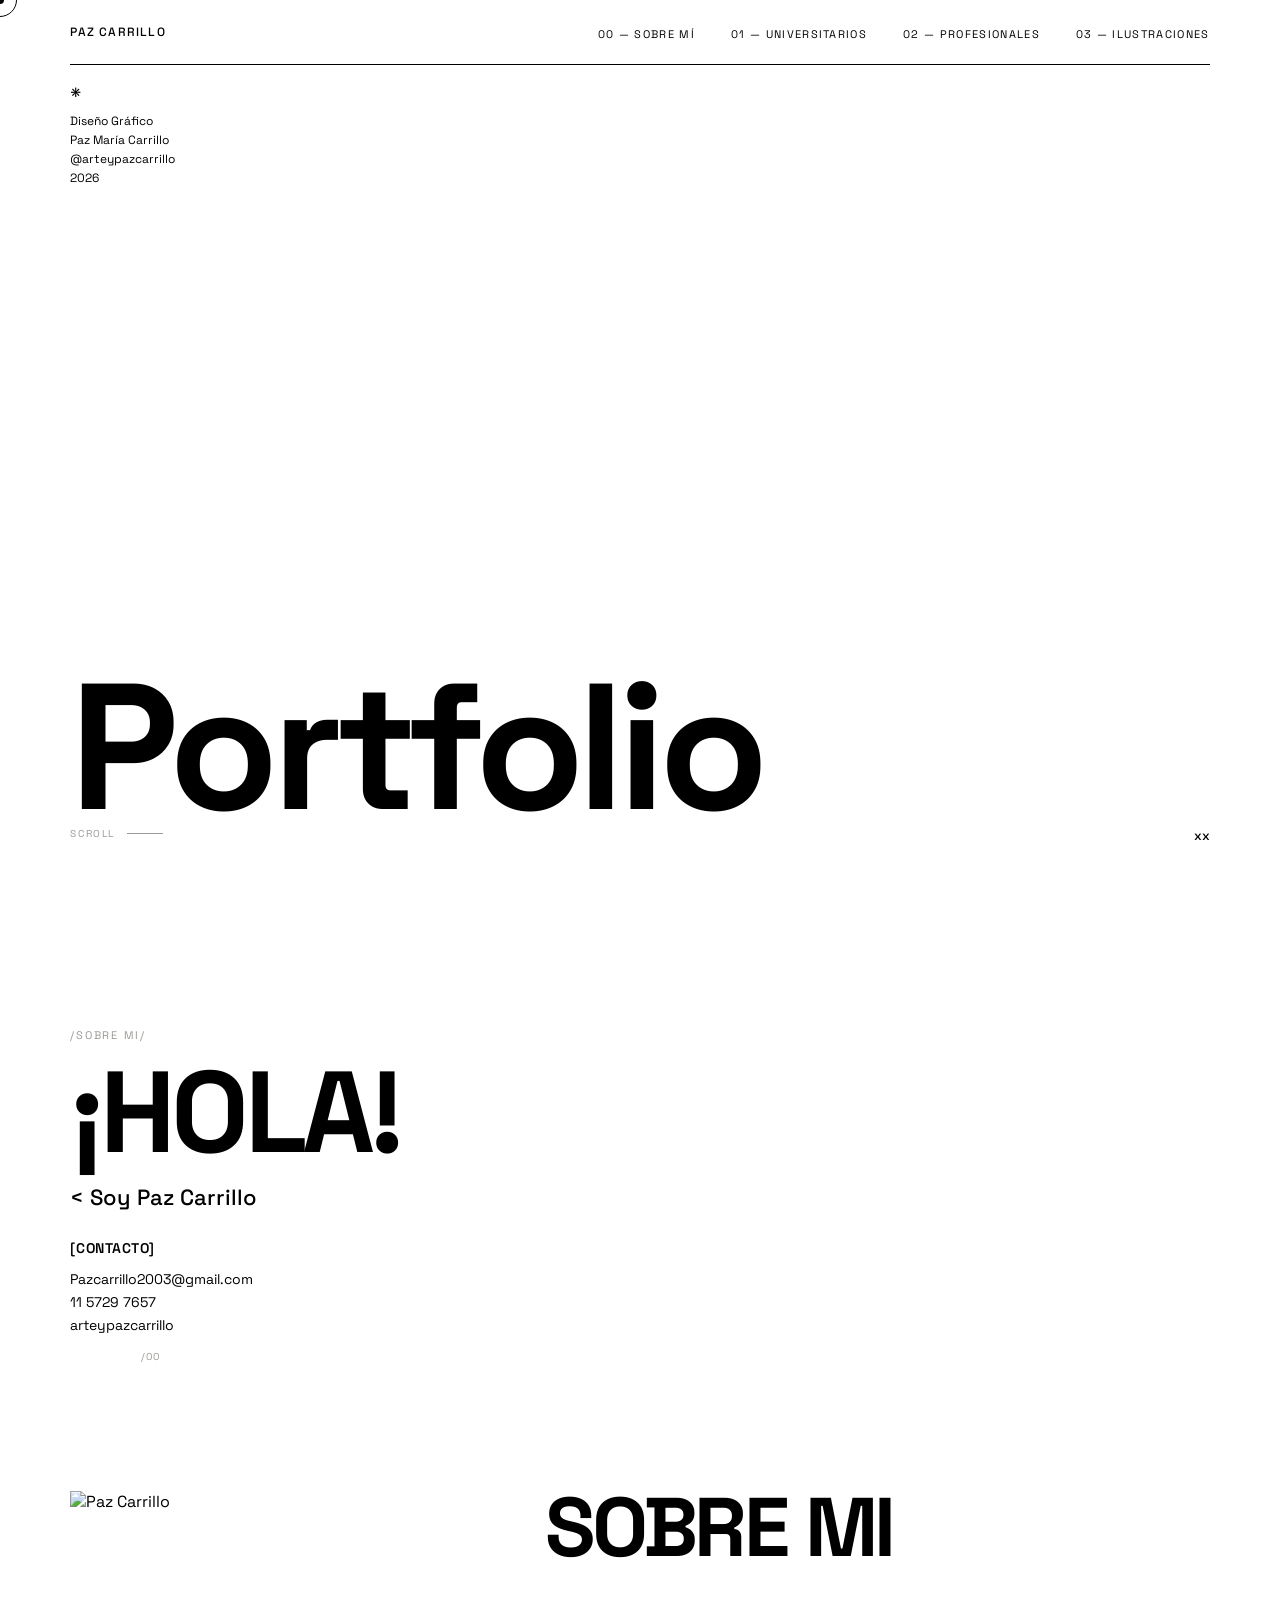
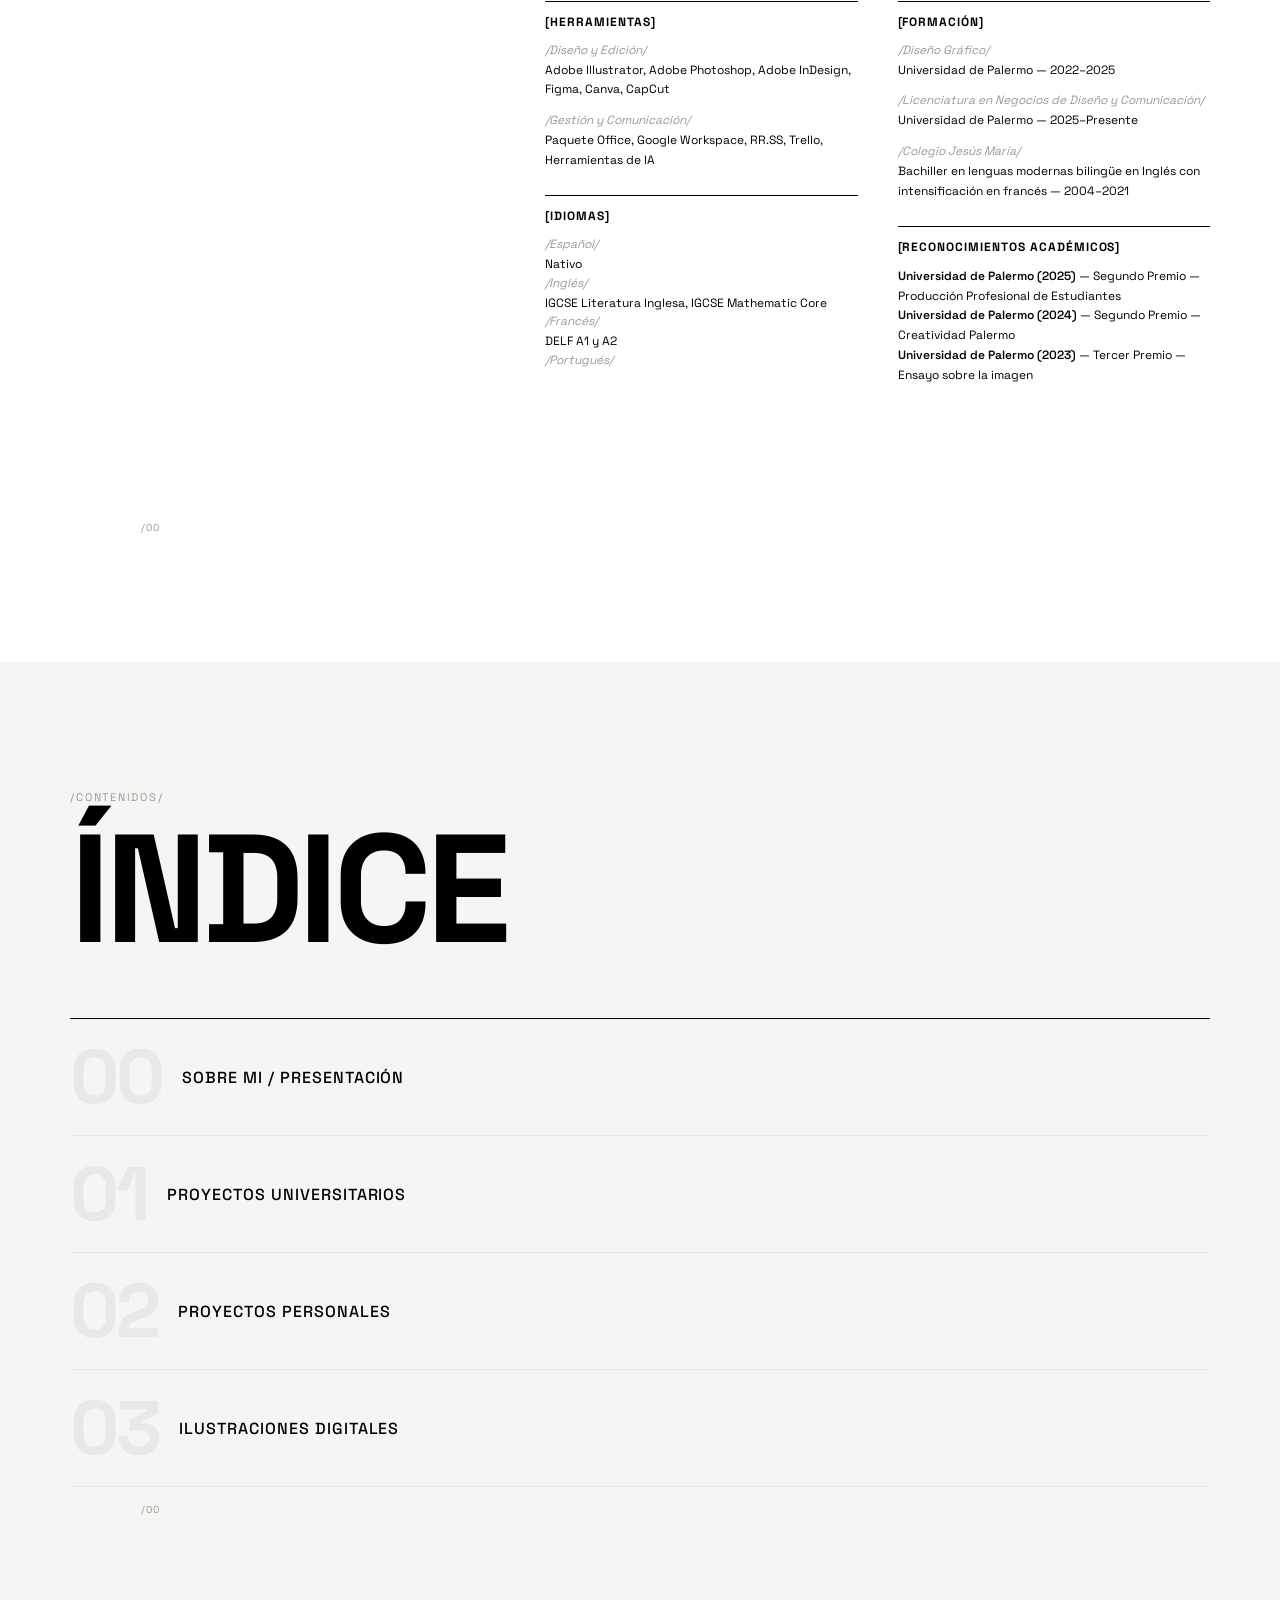
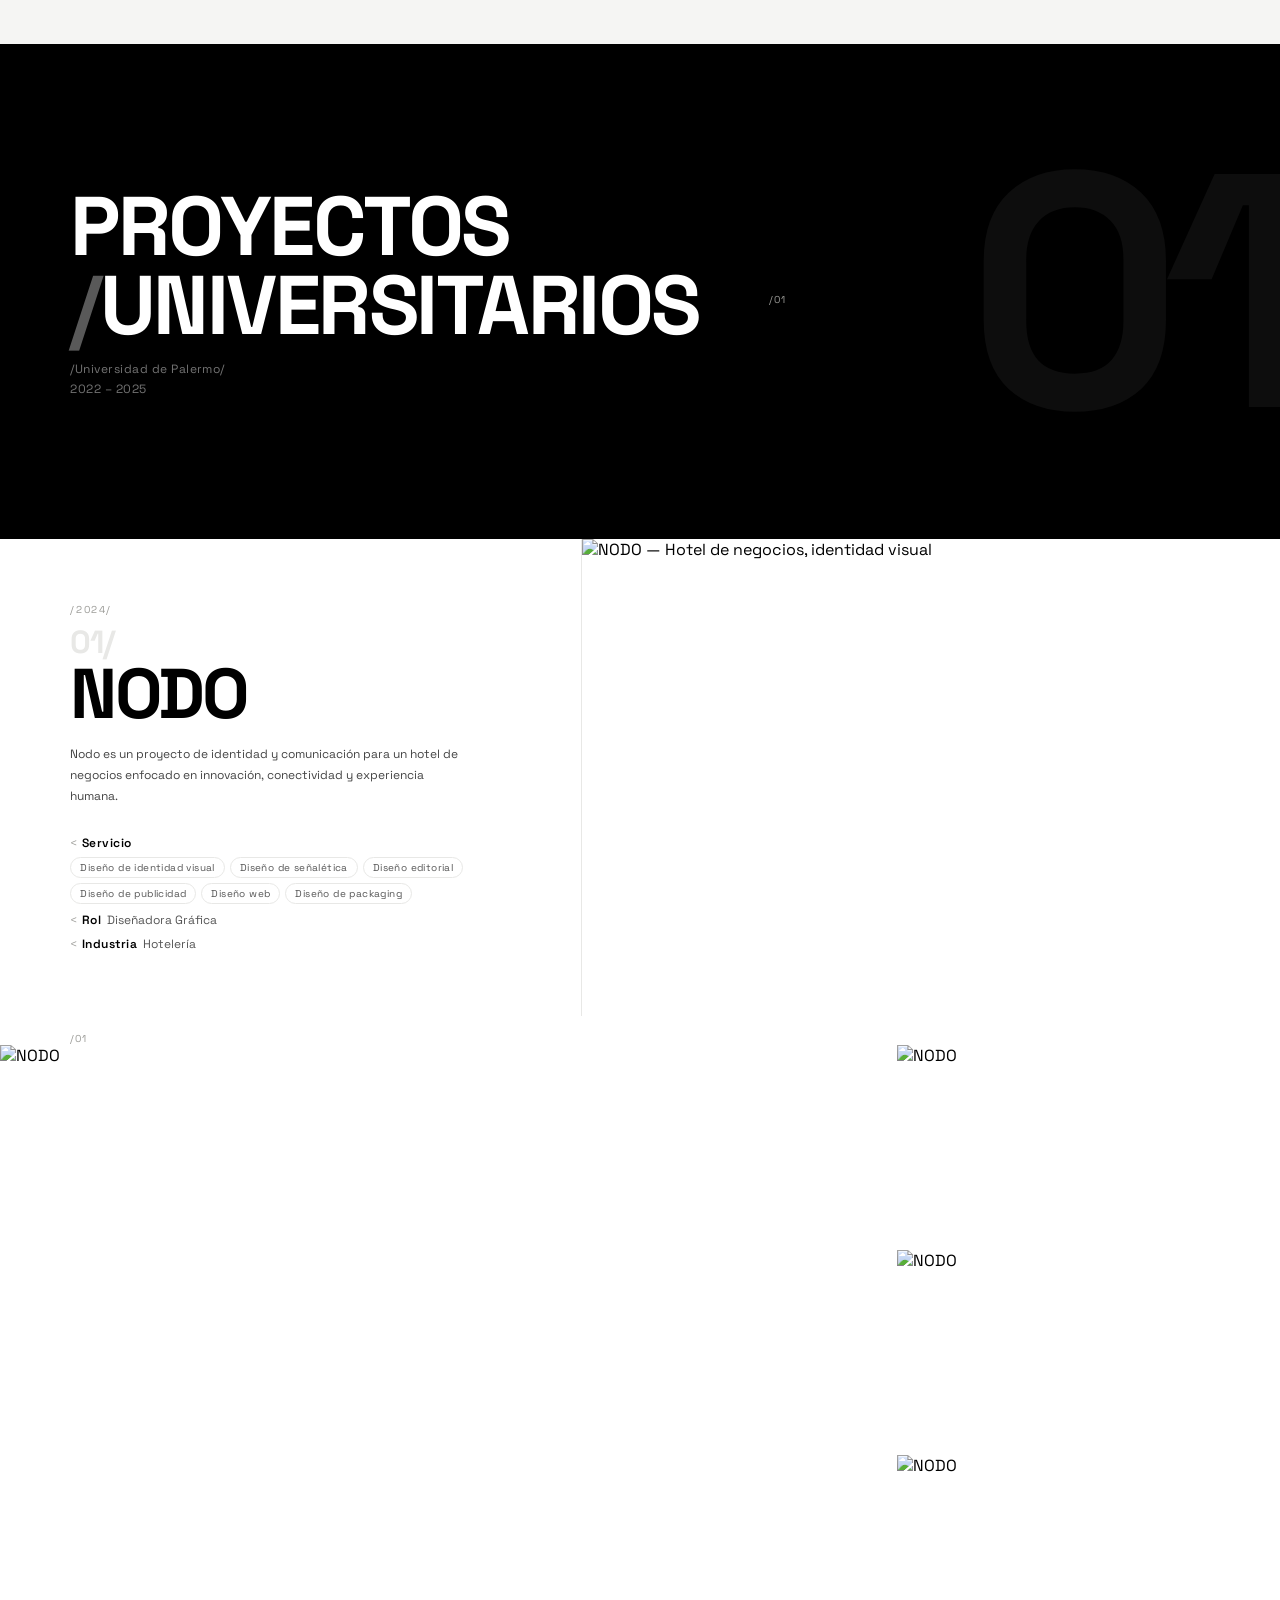
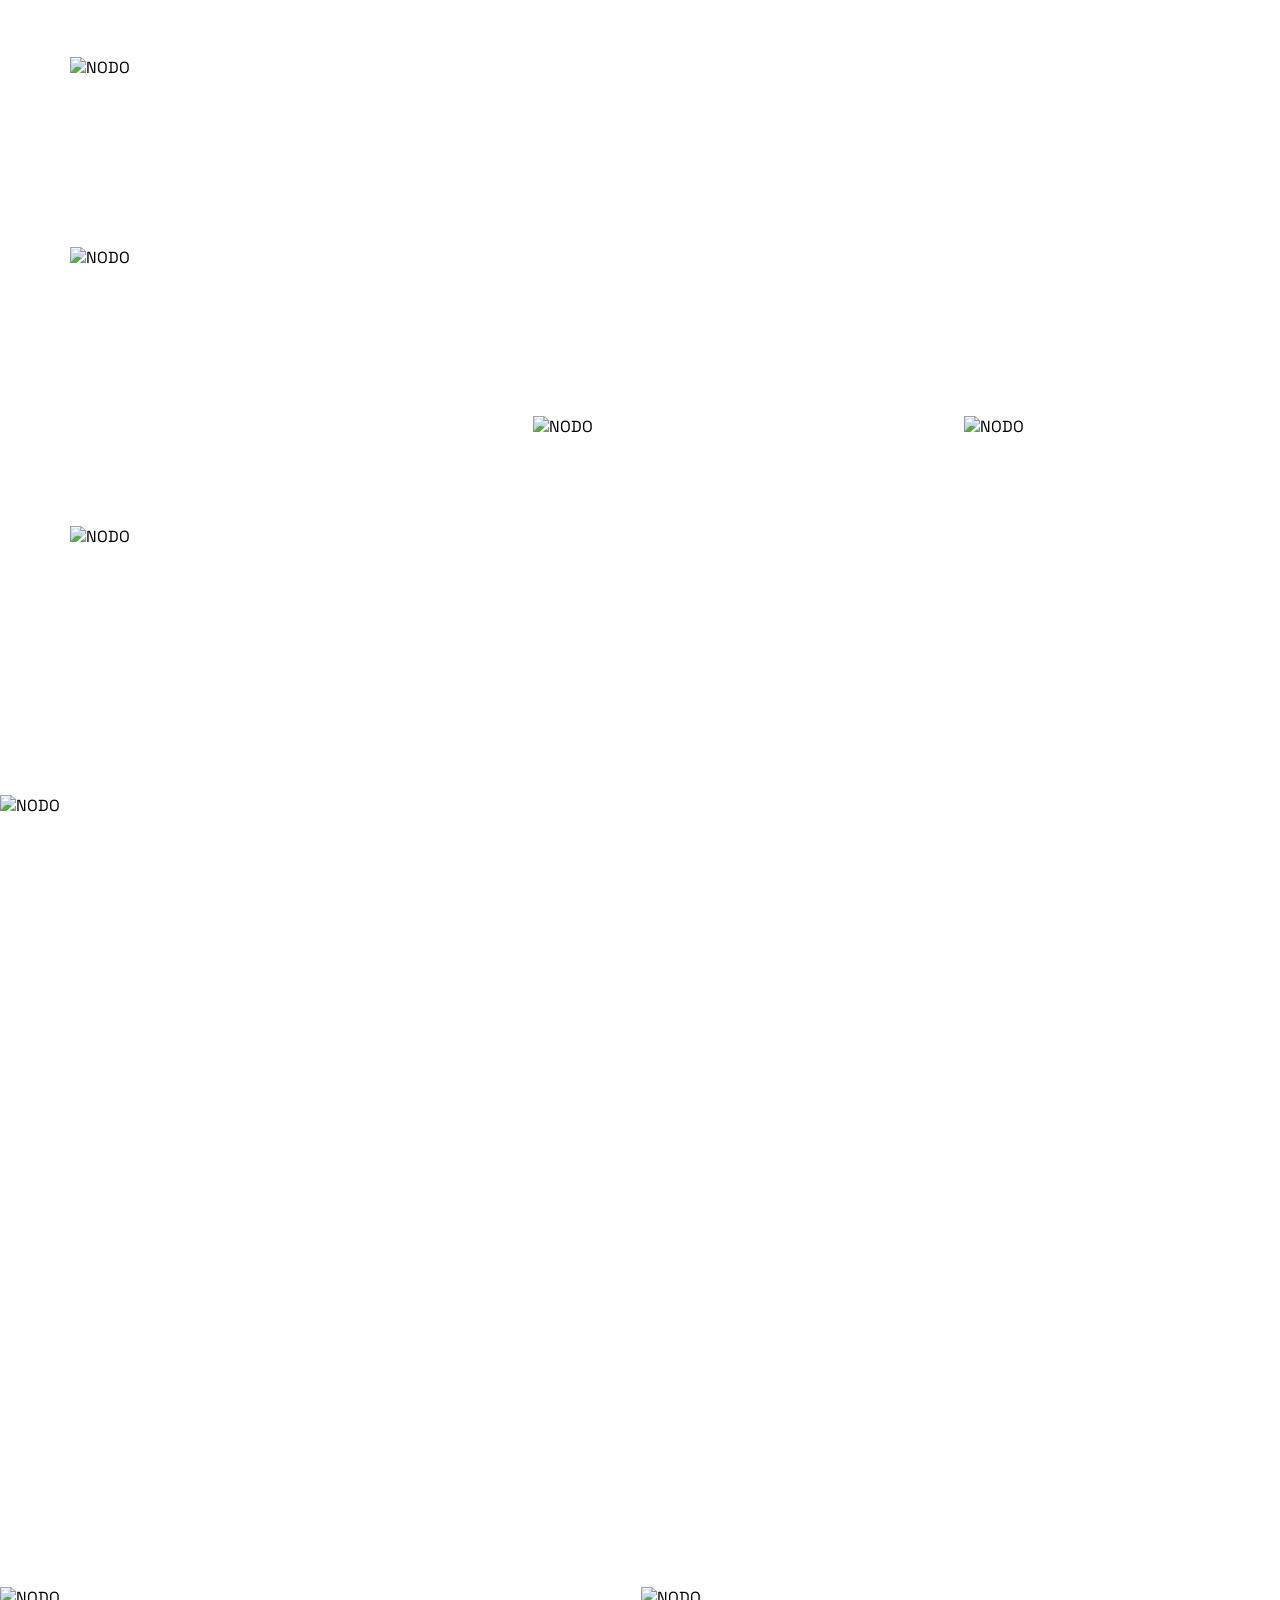
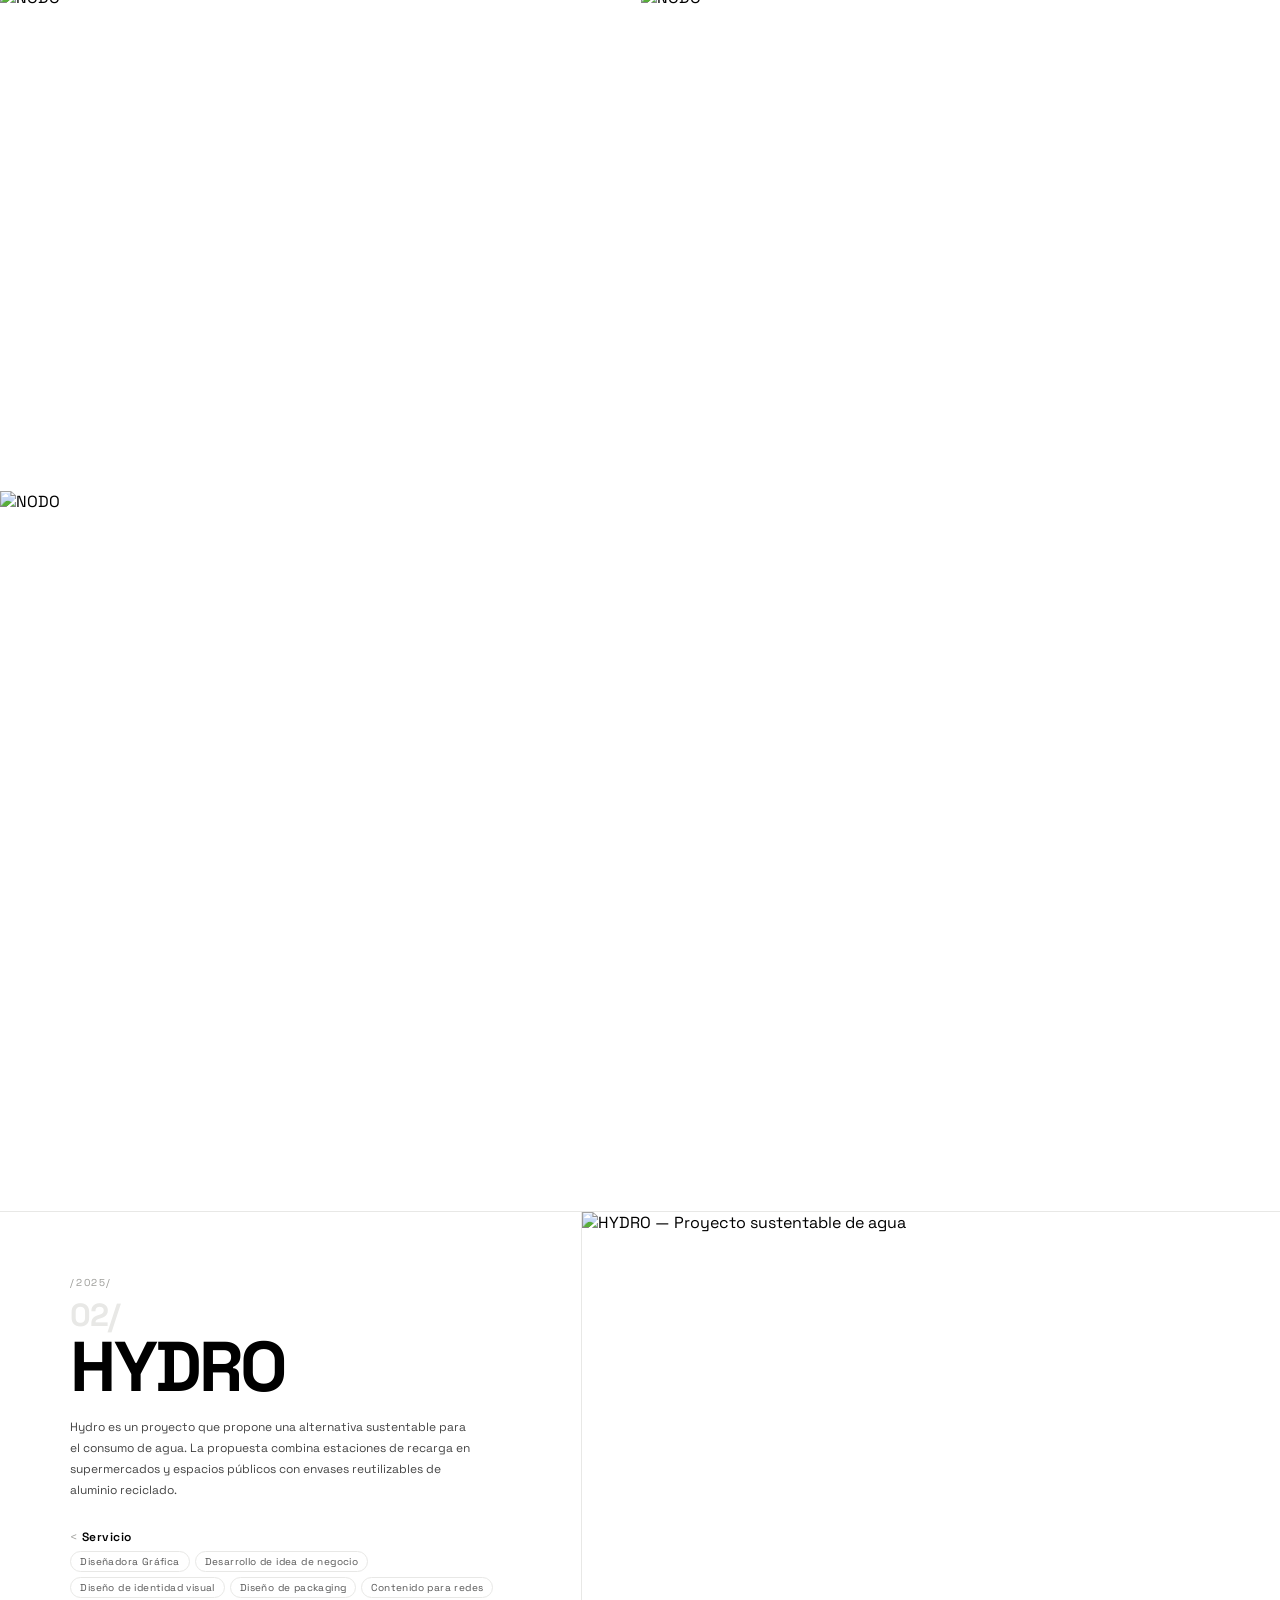
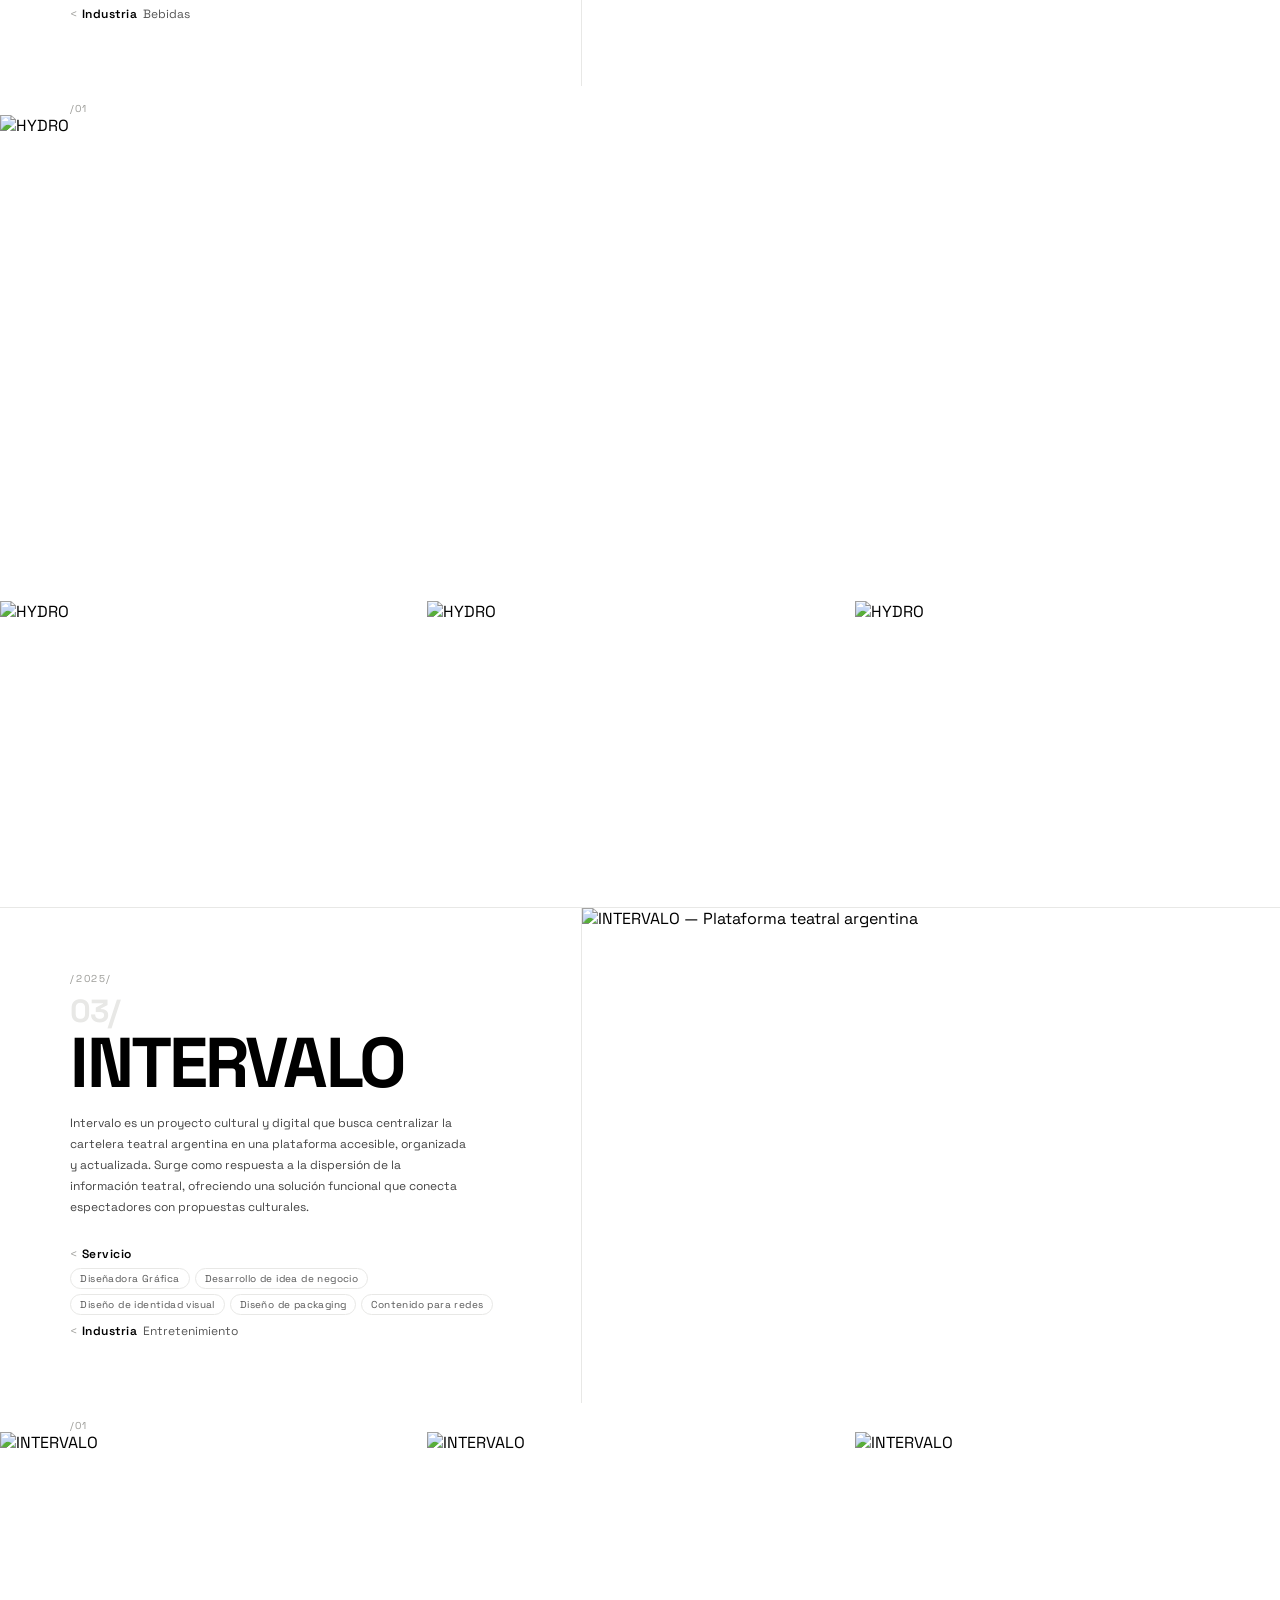
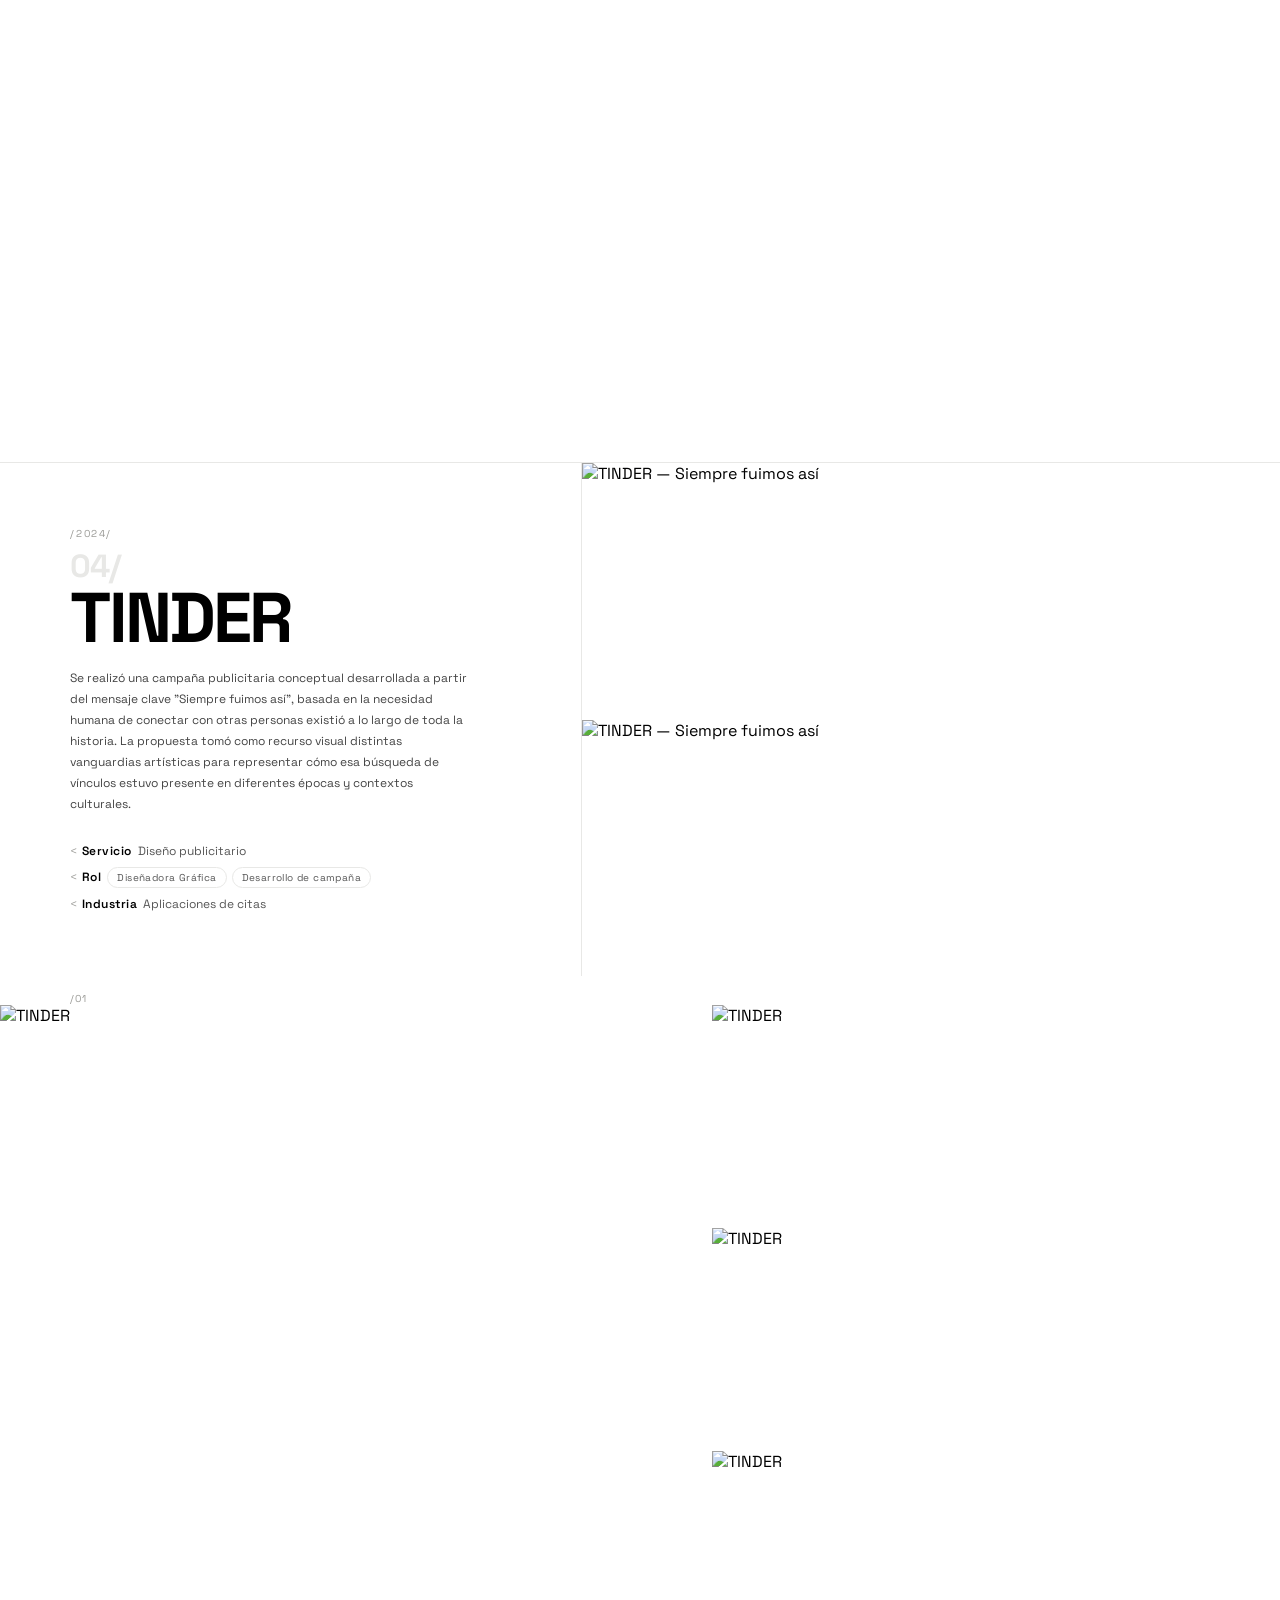
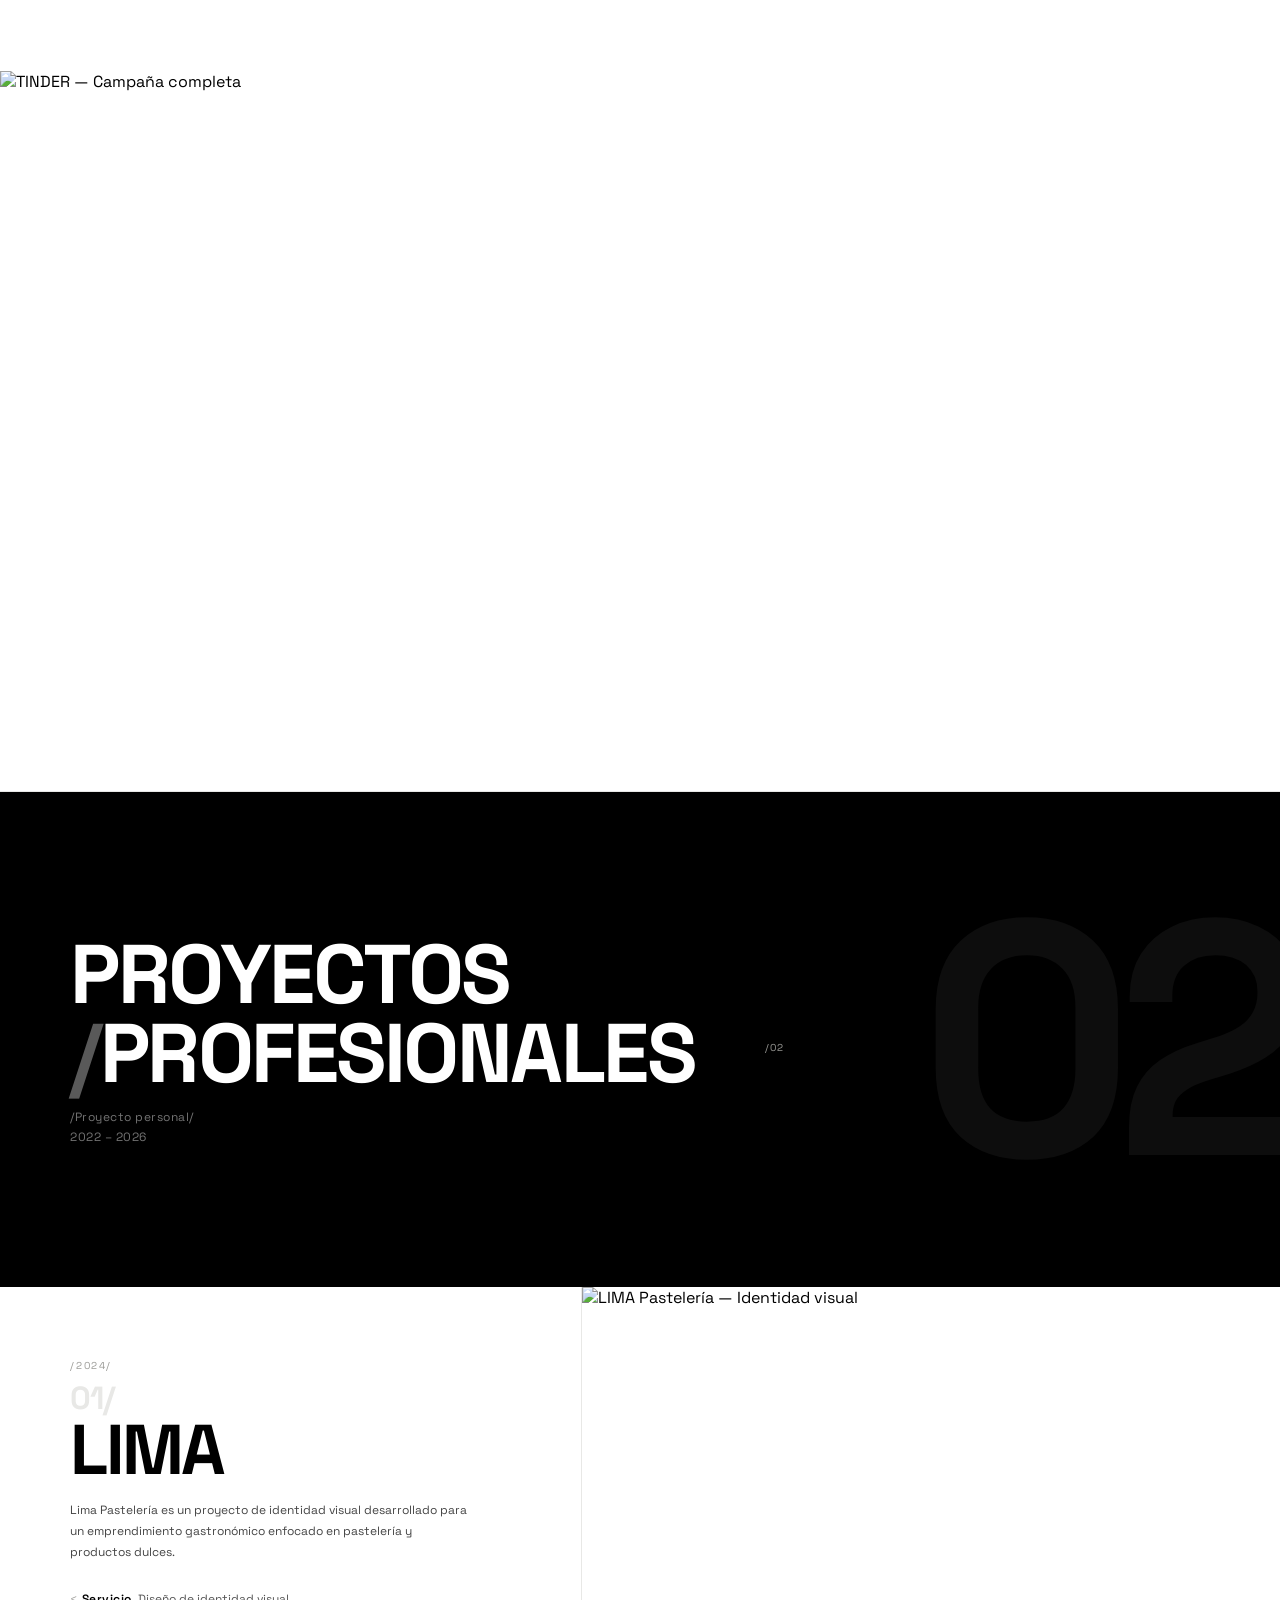
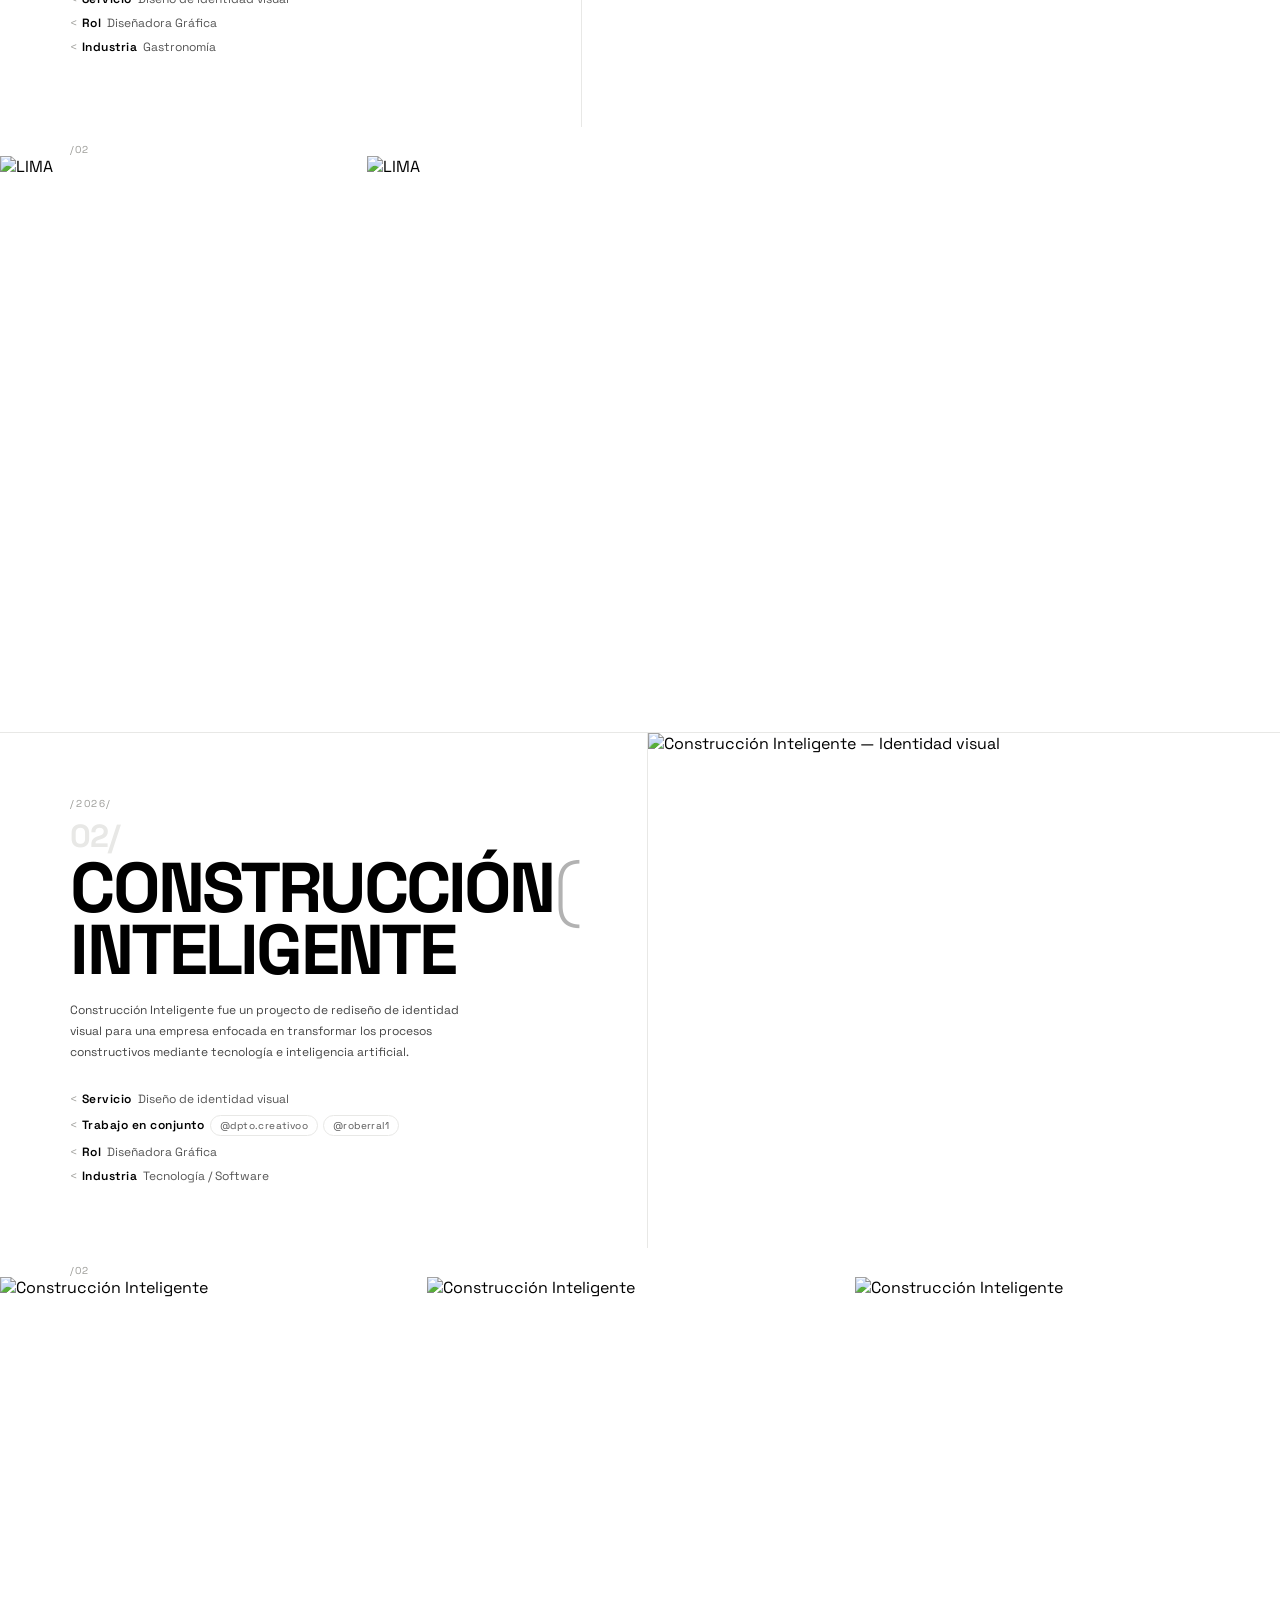
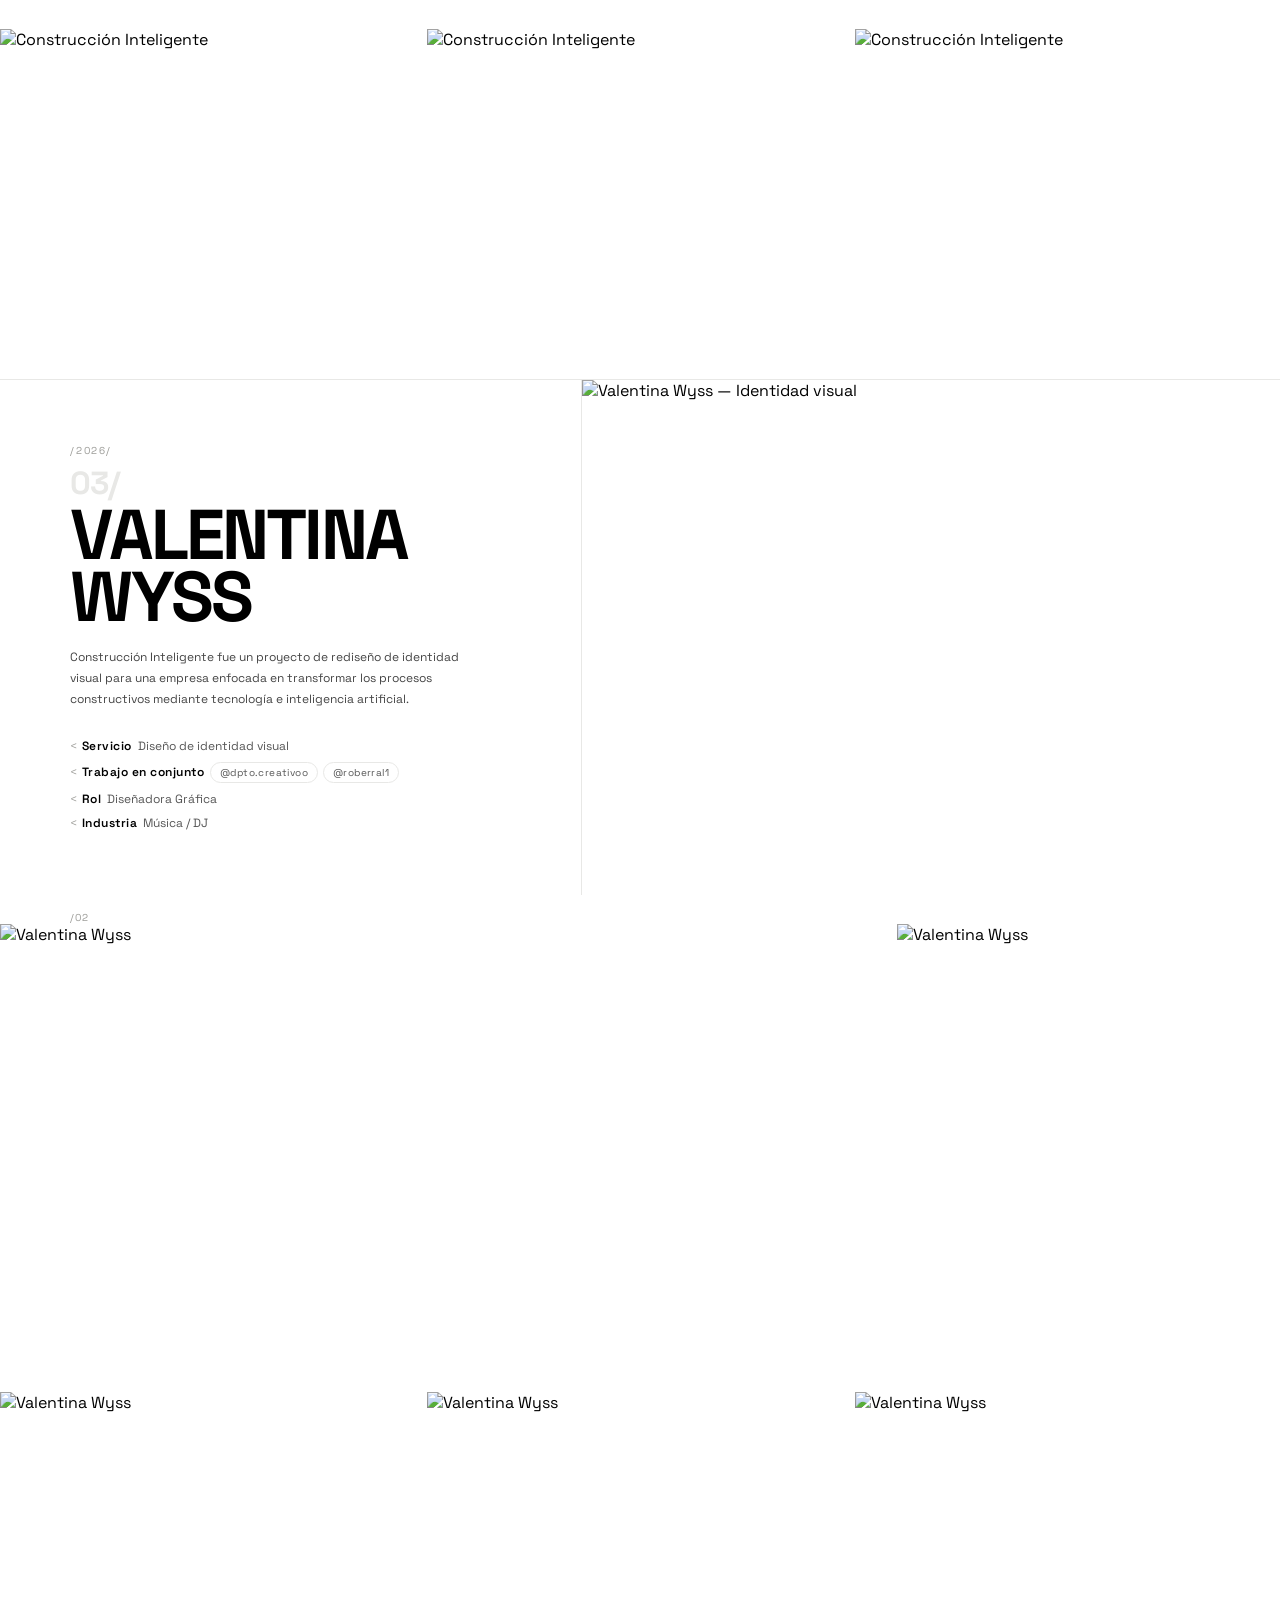
==== index.html @ a1606701 "Cambio 1" ====
<!DOCTYPE html>
<html lang="es">
<head>
  <meta charset="UTF-8" />
  <meta name="viewport" content="width=device-width, initial-scale=1.0" />
  <title>Paz Carrillo — Portfolio</title>
  <meta name="description" content="Portfolio de Paz María Carrillo — Diseñadora Gráfica e Ilustradora" />

  <!-- Preconnect -->
  <link rel="preconnect" href="https://fonts.googleapis.com" />
  <link rel="preconnect" href="https://fonts.gstatic.com" crossorigin />
  <link href="https://fonts.googleapis.com/css2?family=Space+Grotesk:wght@300;400;500;600;700&display=swap" rel="stylesheet" />

  <!-- GSAP -->
  <script src="https://cdnjs.cloudflare.com/ajax/libs/gsap/3.12.5/gsap.min.js" defer></script>
  <script src="https://cdnjs.cloudflare.com/ajax/libs/gsap/3.12.5/ScrollTrigger.min.js" defer></script>

  <!-- Lenis -->
  <script src="https://cdn.jsdelivr.net/npm/@studio-freight/lenis@1.0.42/dist/lenis.min.js" defer></script>

  <!-- SplitType -->
  <script src="https://unpkg.com/split-type@0.3.4/umd/index.min.js" defer></script>

  <link rel="stylesheet" href="style.css" />
</head>
<body>

  <!-- LOADER -->
  <div id="loader" aria-hidden="true">
    <div class="loader-word-wrap"><span class="loader-word">Portfolio</span></div>
    <div class="loader-bar"></div>
  </div>

  <!-- CURSOR -->
  <div id="cursor" aria-hidden="true"></div>
  <div id="cursor-follower" aria-hidden="true"></div>

  <!-- PROGRESS -->
  <div id="progress-bar" aria-hidden="true"></div>

  <!-- NAV -->
  <nav id="nav" aria-label="Navegación principal">
    <div class="nav-inner">
      <a href="#hero" class="nav-logo">Paz Carrillo</a>
      <ul class="nav-links" role="list">
        <li><a href="#sobre-mi">00 — Sobre mí</a></li>
        <li><a href="#sec-universitarios">01 — Universitarios</a></li>
        <li><a href="#sec-profesionales">02 — Profesionales</a></li>
        <li><a href="#sec-ilustraciones">03 — Ilustraciones</a></li>
      </ul>
      <button class="hamburger" aria-label="Abrir menú" aria-expanded="false">
        <span></span><span></span>
      </button>
    </div>
  </nav>

  <!-- MOBILE MENU -->
  <div id="mobile-menu" aria-hidden="true">
    <ul role="list">
      <li><a href="#sobre-mi">00 — Sobre mí</a></li>
      <li><a href="#sec-universitarios">01 — Universitarios</a></li>
      <li><a href="#sec-profesionales">02 — Profesionales</a></li>
      <li><a href="#sec-ilustraciones">03 — Ilustraciones</a></li>
    </ul>
  </div>

  <main id="main">

    <!-- ================================================
         HERO / COVER  (pág. 1)
    ================================================ -->
    <section id="hero" class="s-hero">
      <div class="hero-rule js-rule"></div>

      <div class="hero-meta js-fade">
        <span class="hero-star">*</span>
        <span>Diseño Gráfico</span>
        <span>Paz María Carrillo</span>
        <span>@arteypazcarrillo</span>
        <span>2026</span>
      </div>

      <h1 class="hero-title js-hero-title">Portfolio</h1>

      <span class="hero-xx js-fade">xx</span>

      <div class="hero-scroll js-fade">
        <span>scroll</span>
        <div class="hero-scroll-line"></div>
      </div>
    </section>

    <!-- ================================================
         SOBRE MÍ  (págs. 2–3)
    ================================================ -->
    <section id="sobre-mi" class="s-sobre">

      <!-- Pág. 2 — saludo + contacto -->
      <div class="sobre-greeting">
        <div class="section-label">/SOBRE MI/</div>
        <div class="sobre-left">
          <h2 class="sobre-hola js-split-chars">¡HOLA!</h2>
          <p class="sobre-name">&lt;&nbsp;Soy Paz Carrillo</p>
          <div class="sobre-contact-block">
            <p class="sobre-contact-label">[CONTACTO]</p>
            <a href="mailto:Pazcarrillo2003@gmail.com" class="link-underline">Pazcarrillo2003@gmail.com</a>
            <a href="tel:+541157297657" class="link-underline">11&nbsp;5729&nbsp;7657</a>
            <a href="https://www.instagram.com/arteypazcarrillo" target="_blank" rel="noopener" class="link-underline">arteypazcarrillo</a>
          </div>
        </div>
        <div class="section-counter">/00</div>
      </div>

      <!-- Pág. 3 — bio completa -->
      <div class="sobre-bio" id="sobre-bio">
        <div class="sobre-bio-img js-img-reveal">
          <img src="assets/images/sobre-mi-portrait.jpg" alt="Paz Carrillo" />
        </div>
        <div class="sobre-bio-content">
          <h2 class="sobre-bio-title js-split-chars">SOBRE MI</h2>

          <div class="bio-grid">

            <div class="bio-col">
              <div class="bio-label">[HERRAMIENTAS]</div>
              <div class="bio-sub-group">
                <span class="bio-sub-title">/Diseño y Edición/</span>
                <p>Adobe Illustrator, Adobe Photoshop, Adobe InDesign, Figma, Canva, CapCut</p>
              </div>
              <div class="bio-sub-group">
                <span class="bio-sub-title">/Gestión y Comunicación/</span>
                <p>Paquete Office, Google Workspace, RR.SS, Trello, Herramientas de IA</p>
              </div>

              <div class="bio-label">[IDIOMAS]</div>
              <div class="bio-sub-group">
                <span class="bio-sub-title">/Español/</span><p>Nativo</p>
                <span class="bio-sub-title">/Inglés/</span><p>IGCSE Literatura Inglesa, IGCSE Mathematic Core</p>
                <span class="bio-sub-title">/Francés/</span><p>DELF A1 y A2</p>
                <span class="bio-sub-title">/Portugués/</span>
              </div>
            </div>

            <div class="bio-col">
              <div class="bio-label">[FORMACIÓN]</div>
              <div class="bio-sub-group">
                <span class="bio-sub-title">/Diseño Gráfico/</span>
                <p>Universidad de Palermo — 2022–2025</p>
              </div>
              <div class="bio-sub-group">
                <span class="bio-sub-title">/Licenciatura en Negocios de Diseño y Comunicación/</span>
                <p>Universidad de Palermo — 2025–Presente</p>
              </div>
              <div class="bio-sub-group">
                <span class="bio-sub-title">/Colegio Jesús María/</span>
                <p>Bachiller en lenguas modernas bilingüe en Inglés con intensificación en francés — 2004–2021</p>
              </div>

              <div class="bio-label">[RECONOCIMIENTOS ACADÉMICOS]</div>
              <div class="bio-sub-group">
                <p><strong>Universidad de Palermo (2025)</strong> — Segundo Premio — Producción Profesional de Estudiantes</p>
                <p><strong>Universidad de Palermo (2024)</strong> — Segundo Premio — Creatividad Palermo</p>
                <p><strong>Universidad de Palermo (2023)</strong> — Tercer Premio — Ensayo sobre la imagen</p>
              </div>
            </div>

          </div>
        </div>
        <div class="section-counter">/00</div>
      </div>

    </section>

    <!-- ================================================
         ÍNDICE  (pág. 4)
    ================================================ -->
    <section id="indice" class="s-indice">
      <div class="section-label">/CONTENIDOS/</div>
      <h2 class="indice-title js-split-chars">ÍNDICE</h2>
      <nav class="indice-list" aria-label="Índice de secciones">
        <a href="#sobre-mi" class="indice-item">
          <span class="indice-num">00</span>
          <span class="indice-name">SOBRE MI / PRESENTACIÓN</span>
          <span class="indice-arrow" aria-hidden="true">→</span>
        </a>
        <a href="#sec-universitarios" class="indice-item">
          <span class="indice-num">01</span>
          <span class="indice-name">PROYECTOS UNIVERSITARIOS</span>
          <span class="indice-arrow" aria-hidden="true">→</span>
        </a>
        <a href="#sec-profesionales" class="indice-item">
          <span class="indice-num">02</span>
          <span class="indice-name">PROYECTOS PERSONALES</span>
          <span class="indice-arrow" aria-hidden="true">→</span>
        </a>
        <a href="#sec-ilustraciones" class="indice-item">
          <span class="indice-num">03</span>
          <span class="indice-name">ILUSTRACIONES DIGITALES</span>
          <span class="indice-arrow" aria-hidden="true">→</span>
        </a>
      </nav>
      <div class="section-counter">/00</div>
    </section>

    <!-- ================================================
         SECCIÓN 01: PROYECTOS UNIVERSITARIOS  (pág. 5)
    ================================================ -->
    <section id="sec-universitarios" class="s-divider">
      <div class="divider-bg-num js-parallax-num">01</div>
      <div class="divider-content">
        <h2 class="divider-title">PROYECTOS<br><span class="divider-slash">/</span>UNIVERSITARIOS</h2>
        <p>/Universidad de Palermo/</p>
        <p>2022&nbsp;–&nbsp;2025</p>
      </div>
      <div class="section-counter">/01</div>
    </section>

    <!-- PROJECT: NODO  (págs. 6–11) -->
    <article class="project" id="nodo">
      <div class="project-intro">
        <div class="project-intro-text">
          <span class="project-year">/2024/</span>
          <p class="project-num">01/</p>
          <h3 class="project-title js-split-chars">NODO</h3>
          <p class="project-desc">Nodo es un proyecto de identidad y comunicación para un hotel de negocios enfocado en innovación, conectividad y experiencia humana.</p>
          <dl class="project-meta">
            <div class="meta-row">
              <dt><span class="meta-chevron">&lt;</span> Servicio</dt>
              <dd class="meta-tags">
                <span>Diseño de identidad visual</span>
                <span>Diseño de señalética</span>
                <span>Diseño editorial</span>
                <span>Diseño de publicidad</span>
                <span>Diseño web</span>
                <span>Diseño de packaging</span>
              </dd>
            </div>
            <div class="meta-row">
              <dt><span class="meta-chevron">&lt;</span> Rol</dt>
              <dd>Diseñadora Gráfica</dd>
            </div>
            <div class="meta-row">
              <dt><span class="meta-chevron">&lt;</span> Industria</dt>
              <dd>Hotelería</dd>
            </div>
          </dl>
        </div>
        <div class="project-intro-img js-img-reveal">
          <img src="assets/images/nodo-hero.jpg" alt="NODO — Hotel de negocios, identidad visual" />
        </div>
      </div>
      <div class="section-counter">/01</div>

      <!-- Gallery pág. 7 -->
      <div class="gallery g-split">
        <div class="g-split-main js-img-reveal"><img src="assets/images/nodo-g1-main.jpg" alt="NODO" /></div>
        <div class="g-split-col">
          <div class="js-img-reveal"><img src="assets/images/nodo-g1-a.jpg" alt="NODO" /></div>
          <div class="js-img-reveal"><img src="assets/images/nodo-g1-b.jpg" alt="NODO" /></div>
          <div class="js-img-reveal"><img src="assets/images/nodo-g1-c.jpg" alt="NODO" /></div>
        </div>
      </div>

      <!-- Gallery pág. 8 -->
      <div class="gallery g-mosaic-6">
        <div class="js-img-reveal"><img src="assets/images/nodo-g2-a.jpg" alt="NODO" /></div>
        <div class="js-img-reveal"><img src="assets/images/nodo-g2-b.jpg" alt="NODO" /></div>
        <div class="js-img-reveal"><img src="assets/images/nodo-g2-c.jpg" alt="NODO" /></div>
        <!-- d y e juntas con PNG entre ellas -->
        <div class="g-mosaic-de-wrap">
          <div class="js-img-reveal"><img src="assets/images/nodo-g2-d.jpg" alt="NODO" /></div>
          <div class="js-img-reveal"><img src="assets/images/nodo-g2-e.jpg" alt="NODO" /></div>
          <div class="g-mosaic-overlay-png" aria-hidden="true">
            <img src="assets/images/nodo-g2-f.png" alt="" role="presentation" />
          </div>
        </div>
      </div>

      <!-- Gallery pág. 9 — feature -->
      <div class="gallery g-feature">
        <div class="js-img-reveal"><img src="assets/images/nodo-g3-feature.jpg" alt="NODO" /></div>
      </div>

      <!-- Gallery pág. 10 -->
      <div class="gallery g-two">
        <div class="js-img-reveal"><img src="assets/images/nodo-g4-a.jpg" alt="NODO" /></div>
        <div class="js-img-reveal"><img src="assets/images/nodo-g4-b.jpg" alt="NODO" /></div>
      </div>

      <!-- Gallery pág. 11 — full bleed -->
      <div class="gallery g-full">
        <div class="js-img-reveal"><img src="assets/images/nodo-g5-full.jpg" alt="NODO" /></div>
      </div>
    </article>

    <!-- PROJECT: HYDRO  (págs. 12–13) -->
    <article class="project" id="hydro">
      <div class="project-intro">
        <div class="project-intro-text">
          <span class="project-year">/2025/</span>
          <p class="project-num">02/</p>
          <h3 class="project-title js-split-chars">HYDRO</h3>
          <p class="project-desc">Hydro es un proyecto que propone una alternativa sustentable para el consumo de agua. La propuesta combina estaciones de recarga en supermercados y espacios públicos con envases reutilizables de aluminio reciclado.</p>
          <dl class="project-meta">
            <div class="meta-row">
              <dt><span class="meta-chevron">&lt;</span> Servicio</dt>
              <dd class="meta-tags">
                <span>Diseñadora Gráfica</span>
                <span>Desarrollo de idea de negocio</span>
                <span>Diseño de identidad visual</span>
                <span>Diseño de packaging</span>
                <span>Contenido para redes</span>
              </dd>
            </div>
            <div class="meta-row">
              <dt><span class="meta-chevron">&lt;</span> Industria</dt>
              <dd>Bebidas</dd>
            </div>
          </dl>
        </div>
        <div class="project-intro-img js-img-reveal">
          <img src="assets/images/hydro-hero.jpg" alt="HYDRO — Proyecto sustentable de agua" />
        </div>
      </div>
      <div class="section-counter">/01</div>

      <!-- Gallery pág. 13 -->
      <div class="gallery g-hero-top">
        <div class="g-hero-main js-img-reveal"><img src="assets/images/hydro-g1-hero.jpg" alt="HYDRO" /></div>
        <div class="g-hero-row">
          <div class="js-img-reveal"><img src="assets/images/hydro-g1-a.jpg" alt="HYDRO" /></div>
          <div class="js-img-reveal"><img src="assets/images/hydro-g1-b.jpg" alt="HYDRO" /></div>
          <div class="js-img-reveal"><img src="assets/images/hydro-g1-c.jpg" alt="HYDRO" /></div>
        </div>
      </div>
    </article>

    <!-- PROJECT: INTERVALO  (págs. 14–15) -->
    <article class="project" id="intervalo">
      <div class="project-intro">
        <div class="project-intro-text">
          <span class="project-year">/2025/</span>
          <p class="project-num">03/</p>
          <h3 class="project-title js-split-chars">INTERVALO</h3>
          <p class="project-desc">Intervalo es un proyecto cultural y digital que busca centralizar la cartelera teatral argentina en una plataforma accesible, organizada y actualizada. Surge como respuesta a la dispersión de la información teatral, ofreciendo una solución funcional que conecta espectadores con propuestas culturales.</p>
          <dl class="project-meta">
            <div class="meta-row">
              <dt><span class="meta-chevron">&lt;</span> Servicio</dt>
              <dd class="meta-tags">
                <span>Diseñadora Gráfica</span>
                <span>Desarrollo de idea de negocio</span>
                <span>Diseño de identidad visual</span>
                <span>Diseño de packaging</span>
                <span>Contenido para redes</span>
              </dd>
            </div>
            <div class="meta-row">
              <dt><span class="meta-chevron">&lt;</span> Industria</dt>
              <dd>Entretenimiento</dd>
            </div>
          </dl>
        </div>
        <div class="project-intro-img js-img-reveal">
          <img src="assets/images/intervalo-hero.jpg" alt="INTERVALO — Plataforma teatral argentina" />
        </div>
      </div>
      <div class="section-counter">/01</div>

      <!-- Gallery pág. 15 -->
      <div class="gallery g-triptych">
        <div class="js-img-reveal"><img src="assets/images/intervalo-g1-a.jpg" alt="INTERVALO" /></div>
        <div class="js-img-reveal"><img src="assets/images/intervalo-g1-b.jpg" alt="INTERVALO" /></div>
        <div class="js-img-reveal"><img src="assets/images/intervalo-g1-c.jpg" alt="INTERVALO" /></div>
      </div>
    </article>

    <!-- PROJECT: TINDER  (págs. 16–18) -->
    <article class="project" id="tinder">
      <div class="project-intro">
        <div class="project-intro-text">
          <span class="project-year">/2024/</span>
          <p class="project-num">04/</p>
          <h3 class="project-title js-split-chars">TINDER</h3>
          <p class="project-desc">Se realizó una campaña publicitaria conceptual desarrollada a partir del mensaje clave "Siempre fuimos así", basada en la necesidad humana de conectar con otras personas existió a lo largo de toda la historia. La propuesta tomó como recurso visual distintas vanguardias artísticas para representar cómo esa búsqueda de vínculos estuvo presente en diferentes épocas y contextos culturales.</p>
          <dl class="project-meta">
            <div class="meta-row">
              <dt><span class="meta-chevron">&lt;</span> Servicio</dt>
              <dd>Diseño publicitario</dd>
            </div>
            <div class="meta-row">
              <dt><span class="meta-chevron">&lt;</span> Rol</dt>
              <dd class="meta-tags">
                <span>Diseñadora Gráfica</span>
                <span>Desarrollo de campaña</span>
              </dd>
            </div>
            <div class="meta-row">
              <dt><span class="meta-chevron">&lt;</span> Industria</dt>
              <dd>Aplicaciones de citas</dd>
            </div>
          </dl>
        </div>
        <div class="project-intro-img project-intro-img--double">
          <div class="js-img-reveal"><img src="assets/images/tinder-hero-a.jpg" alt="TINDER — Siempre fuimos así" /></div>
          <div class="js-img-reveal"><img src="assets/images/tinder-hero-b.jpg" alt="TINDER — Siempre fuimos así" /></div>
        </div>
      </div>
      <div class="section-counter">/01</div>

      <!-- Gallery pág. 17 -->
      <div class="gallery g-campaign">
        <div class="g-campaign-left js-img-reveal"><img src="assets/images/tinder-g1-a.jpg" alt="TINDER" /></div>
        <div class="g-campaign-right">
          <div class="js-img-reveal"><img src="assets/images/tinder-g1-b.jpg" alt="TINDER" /></div>
          <div class="js-img-reveal"><img src="assets/images/tinder-g1-c.jpg" alt="TINDER" /></div>
          <div class="js-img-reveal"><img src="assets/images/tinder-g1-d.jpg" alt="TINDER" /></div>
        </div>
      </div>

      <!-- Gallery pág. 18 — full bleed -->
      <div class="gallery g-full">
        <div class="js-img-reveal"><img src="assets/images/tinder-g2-full.jpg" alt="TINDER — Campaña completa" /></div>
      </div>
    </article>

    <!-- ================================================
         SECCIÓN 02: PROYECTOS PROFESIONALES  (pág. 19)
    ================================================ -->
    <section id="sec-profesionales" class="s-divider">
      <div class="divider-bg-num js-parallax-num">02</div>
      <div class="divider-content">
        <h2 class="divider-title">PROYECTOS<br><span class="divider-slash">/</span>PROFESIONALES</h2>
        <p>/Proyecto personal/</p>
        <p>2022&nbsp;–&nbsp;2026</p>
      </div>
      <div class="section-counter">/02</div>
    </section>

    <!-- PROJECT: LIMA  (págs. 20–21) -->
    <article class="project" id="lima">
      <div class="project-intro">
        <div class="project-intro-text">
          <span class="project-year">/2024/</span>
          <p class="project-num">01/</p>
          <h3 class="project-title js-split-chars">LIMA</h3>
          <p class="project-desc">Lima Pastelería es un proyecto de identidad visual desarrollado para un emprendimiento gastronómico enfocado en pastelería y productos dulces.</p>
          <dl class="project-meta">
            <div class="meta-row">
              <dt><span class="meta-chevron">&lt;</span> Servicio</dt>
              <dd>Diseño de identidad visual</dd>
            </div>
            <div class="meta-row">
              <dt><span class="meta-chevron">&lt;</span> Rol</dt>
              <dd>Diseñadora Gráfica</dd>
            </div>
            <div class="meta-row">
              <dt><span class="meta-chevron">&lt;</span> Industria</dt>
              <dd>Gastronomía</dd>
            </div>
          </dl>
        </div>
        <div class="project-intro-img js-img-reveal">
          <img src="assets/images/lima-hero.jpg" alt="LIMA Pastelería — Identidad visual" />
        </div>
      </div>
      <div class="section-counter">/02</div>

      <!-- Gallery pág. 21 -->
      <div class="gallery g-asym">
        <div class="g-asym-narrow js-img-reveal"><img src="assets/images/lima-g1-a.jpg" alt="LIMA" /></div>
        <div class="g-asym-wide js-img-reveal"><img src="assets/images/lima-g1-b.jpg" alt="LIMA" /></div>
      </div>
    </article>

    <!-- PROJECT: CONSTRUCCIÓN INTELIGENTE  (págs. 22–23) -->
    <article class="project" id="construccion">
      <div class="project-intro">
        <div class="project-intro-text">
          <span class="project-year">/2026/</span>
          <p class="project-num">02/</p>
          <h3 class="project-title js-split-chars">CONSTRUCCIÓN<span class="paren">(</span><br>INTELIGENTE</h3>
          <p class="project-desc">Construcción Inteligente fue un proyecto de rediseño de identidad visual para una empresa enfocada en transformar los procesos constructivos mediante tecnología e inteligencia artificial.</p>
          <dl class="project-meta">
            <div class="meta-row">
              <dt><span class="meta-chevron">&lt;</span> Servicio</dt>
              <dd>Diseño de identidad visual</dd>
            </div>
            <div class="meta-row">
              <dt><span class="meta-chevron">&lt;</span> Trabajo en conjunto</dt>
              <dd class="meta-tags">
                <span>@dpto.creativoo</span>
                <span>@roberral1</span>
              </dd>
            </div>
            <div class="meta-row">
              <dt><span class="meta-chevron">&lt;</span> Rol</dt>
              <dd>Diseñadora Gráfica</dd>
            </div>
            <div class="meta-row">
              <dt><span class="meta-chevron">&lt;</span> Industria</dt>
              <dd>Tecnología / Software</dd>
            </div>
          </dl>
        </div>
        <div class="project-intro-img js-img-reveal">
          <img src="assets/images/construccion-hero.jpg" alt="Construcción Inteligente — Identidad visual" />
        </div>
      </div>
      <div class="section-counter">/02</div>

      <!-- Gallery pág. 23 -->
      <div class="gallery g-grid-3x2">
        <div class="js-img-reveal"><img src="assets/images/construccion-g1-a.jpg" alt="Construcción Inteligente" /></div>
        <div class="js-img-reveal"><img src="assets/images/construccion-g1-b.jpg" alt="Construcción Inteligente" /></div>
        <div class="js-img-reveal"><img src="assets/images/construccion-g1-c.jpg" alt="Construcción Inteligente" /></div>
        <div class="js-img-reveal"><img src="assets/images/construccion-g1-d.jpg" alt="Construcción Inteligente" /></div>
        <div class="js-img-reveal"><img src="assets/images/construccion-g1-e.jpg" alt="Construcción Inteligente" /></div>
        <div class="js-img-reveal"><img src="assets/images/construccion-g1-f.jpg" alt="Construcción Inteligente" /></div>
      </div>
    </article>

    <!-- PROJECT: VALENTINA WYSS  (págs. 24–25) -->
    <article class="project" id="valentina">
      <div class="project-intro">
        <div class="project-intro-text">
          <span class="project-year">/2026/</span>
          <p class="project-num">03/</p>
          <h3 class="project-title js-split-chars">VALENTINA<br>WYSS</h3>
          <p class="project-desc">Construcción Inteligente fue un proyecto de rediseño de identidad visual para una empresa enfocada en transformar los procesos constructivos mediante tecnología e inteligencia artificial.</p>
          <dl class="project-meta">
            <div class="meta-row">
              <dt><span class="meta-chevron">&lt;</span> Servicio</dt>
              <dd>Diseño de identidad visual</dd>
            </div>
            <div class="meta-row">
              <dt><span class="meta-chevron">&lt;</span> Trabajo en conjunto</dt>
              <dd class="meta-tags">
                <span>@dpto.creativoo</span>
                <span>@roberral1</span>
              </dd>
            </div>
            <div class="meta-row">
              <dt><span class="meta-chevron">&lt;</span> Rol</dt>
              <dd>Diseñadora Gráfica</dd>
            </div>
            <div class="meta-row">
              <dt><span class="meta-chevron">&lt;</span> Industria</dt>
              <dd>Música / DJ</dd>
            </div>
          </dl>
        </div>
        <div class="project-intro-img js-img-reveal">
          <img src="assets/images/valentina-hero.jpg" alt="Valentina Wyss — Identidad visual" />
        </div>
      </div>
      <div class="section-counter">/02</div>

      <!-- Gallery pág. 25 -->
      <div class="gallery g-valentina">
        <div class="g-valentina-top">
          <div class="js-img-reveal"><img src="assets/images/valentina-g1-a.jpg" alt="Valentina Wyss" /></div>
          <div class="js-img-reveal"><img src="assets/images/valentina-g1-b.jpg" alt="Valentina Wyss" /></div>
        </div>
        <div class="g-valentina-bottom">
          <div class="js-img-reveal"><img src="assets/images/valentina-g1-c.jpg" alt="Valentina Wyss" /></div>
          <div class="js-img-reveal"><img src="assets/images/valentina-g1-d.jpg" alt="Valentina Wyss" /></div>
          <div class="js-img-reveal"><img src="assets/images/valentina-g1-e.jpg" alt="Valentina Wyss" /></div>
        </div>
      </div>
    </article>

    <!-- PROJECT: SAVE THE DATE  (págs. 26–27) -->
    <article class="project" id="savethedate">
      <div class="project-intro">
        <div class="project-intro-text">
          <span class="project-year">/2026/</span>
          <p class="project-num">04/</p>
          <h3 class="project-title js-split-chars">SAVE<span class="paren">(</span><br>THE DATE</h3>
          <dl class="project-meta">
            <div class="meta-row">
              <dt><span class="meta-chevron">&lt;</span> Servicio</dt>
              <dd>Diseño de invitación</dd>
            </div>
            <div class="meta-row">
              <dt><span class="meta-chevron">&lt;</span> Rol</dt>
              <dd class="meta-tags">
                <span>Diseñadora Gráfica</span>
                <span>Ilustradora</span>
              </dd>
            </div>
            <div class="meta-row">
              <dt><span class="meta-chevron">&lt;</span> Industria</dt>
              <dd>Casamiento</dd>
            </div>
          </dl>
        </div>
        <div class="project-intro-img project-intro-img--centered">
          <div class="project-intro-img-frame js-img-reveal">
            <img src="assets/images/savethedate-hero.jpg" alt="Save the Date — Invitación ilustrada" />
          </div>
        </div>
      </div>
      <div class="section-counter">/02</div>

      <!-- Gallery pág. 27 -->
      <div class="gallery g-savethedate">
        <div class="g-std-left js-img-reveal"><img src="assets/images/savethedate-g1-main.jpg" alt="Save the Date" /></div>
        <div class="g-std-right js-img-reveal"><img src="assets/images/savethedate-g1-side.jpg" alt="Save the Date" /></div>
      </div>
    </article>

    <!-- ================================================
         SECCIÓN 03: ILUSTRACIONES DIGITALES  (pág. 28)
    ================================================ -->
    <section id="sec-ilustraciones" class="s-divider">
      <div class="divider-bg-num js-parallax-num">03</div>
      <div class="divider-content">
        <h2 class="divider-title">ILUSTRACIONES<br><span class="divider-slash">/</span>DIGITALES</h2>
        <p>/Proyecto personal/</p>
        <p>2019&nbsp;–&nbsp;2026</p>
      </div>
      <div class="section-counter">/03</div>
    </section>

    <!-- PROJECT: REMERAS PERSONALIZADAS  (págs. 29–31) -->
    <article class="project" id="remeras">
      <div class="project-intro">
        <div class="project-intro-text">
          <span class="project-year">/2026/</span>
          <p class="project-num">01/</p>
          <h3 class="project-title js-split-chars">REMERAS<span class="paren">(</span><br>PERSONALIZADAS</h3>
          <dl class="project-meta">
            <div class="meta-row">
              <dt><span class="meta-chevron">&lt;</span> Servicio</dt>
              <dd>Diseño de remeras</dd>
            </div>
            <div class="meta-row">
              <dt><span class="meta-chevron">&lt;</span> Rol</dt>
              <dd class="meta-tags">
                <span>Diseñadora Gráfica</span>
                <span>Ilustradora</span>
              </dd>
            </div>
            <div class="meta-row">
              <dt><span class="meta-chevron">&lt;</span> Industria</dt>
              <dd>Indumentaria</dd>
            </div>
          </dl>
        </div>
        <div class="project-intro-img project-intro-img--double">
          <div class="js-img-reveal"><img src="assets/images/remeras-hero-a.jpg" alt="Remeras Personalizadas" /></div>
          <div class="js-img-reveal"><img src="assets/images/remeras-hero-b.jpg" alt="Remeras Personalizadas" /></div>
        </div>
      </div>
      <div class="section-counter">/03</div>

      <!-- Gallery pág. 30 -->
      <div class="gallery g-remeras-a">
        <div class="js-img-reveal"><img src="assets/images/remeras-g1-a.jpg" alt="Remera" /></div>
        <div class="js-img-reveal"><img src="assets/images/remeras-g1-b.jpg" alt="Remera" /></div>
        <div class="js-img-reveal"><img src="assets/images/remeras-g1-c.jpg" alt="Remera" /></div>
      </div>

      <!-- Gallery pág. 31 -->
      <div class="gallery g-remeras-b">
        <div class="js-img-reveal"><img src="assets/images/remeras-g2-a.jpg" alt="Remera" /></div>
        <div class="js-img-reveal"><img src="assets/images/remeras-g2-b.jpg" alt="Remera" /></div>
        <div class="js-img-reveal"><img src="assets/images/remeras-g2-c.jpg" alt="Remera" /></div>
        <div class="js-img-reveal"><img src="assets/images/remeras-g2-d.jpg" alt="Remera" /></div>
      </div>
    </article>

    <!-- PROJECT: ILUSTRACIONES DIGITALES  (págs. 32–36) -->
    <article class="project" id="ilustraciones-digitales">
      <div class="project-intro">
        <div class="project-intro-text">
          <span class="project-year">/2019–2026/</span>
          <p class="project-num">02/</p>
          <h3 class="project-title js-split-chars">ILUSTRACIONES</h3>
          <p class="project-insta">@arteypazcarrillo</p>
          <dl class="project-meta">
            <div class="meta-row">
              <dt><span class="meta-chevron">&lt;</span> Rol</dt>
              <dd>Ilustradora digital</dd>
            </div>
          </dl>
        </div>
        <div class="project-intro-img project-intro-img--centered">
          <div class="project-intro-img-frame js-img-reveal">
            <img src="assets/images/ilustraciones-hero.jpg" alt="Ilustraciones digitales" />
          </div>
        </div>
      </div>
      <div class="section-counter">/03</div>

      <!-- pág. 33 — Ilustraciones complejas 2021 -->
      <div class="illus-group">
        <div class="illus-meta">
          <span>/2021/</span>
          <span>Ilustraciones complejas</span>
        </div>
        <div class="gallery g-duo">
          <div class="js-img-reveal"><img src="assets/images/illus-2021-a.jpg" alt="Ilustración compleja 2021" /></div>
          <div class="js-img-reveal"><img src="assets/images/illus-2021-b.jpg" alt="Ilustración compleja 2021" /></div>
        </div>
      </div>

      <!-- pág. 34 — Ilustraciones complejas 2023–2024 -->
      <div class="illus-group">
        <div class="illus-meta">
          <span>/2023–2024/</span>
          <span>Ilustraciones complejas</span>
        </div>
        <div class="gallery g-triptych">
          <div class="js-img-reveal"><img src="assets/images/illus-2023-a.jpg" alt="Ilustración compleja 2023" /></div>
          <div class="js-img-reveal"><img src="assets/images/illus-2023-b.jpg" alt="Ilustración compleja 2023" /></div>
          <div class="js-img-reveal"><img src="assets/images/illus-2024-a.jpg" alt="Ilustración compleja 2024" /></div>
        </div>
      </div>

      <!-- pág. 35 — Ilustraciones complejas 2021 (adicional) -->
      <div class="illus-group">
        <div class="illus-meta">
          <span>/2021/</span>
          <span>Ilustraciones complejas</span>
        </div>
        <div class="gallery g-duo">
          <div class="js-img-reveal"><img src="assets/images/illus-2021-c.jpg" alt="Ilustración compleja 2021" /></div>
          <div class="js-img-reveal"><img src="assets/images/illus-2021-d.jpg" alt="Ilustración compleja 2021" /></div>
        </div>
      </div>

      <!-- pág. 36 — Ilustraciones vectoriales 2023–2024 -->
      <div class="illus-group">
        <div class="illus-meta">
          <span>/2023–2024/</span>
          <span>Ilustraciones vectoriales</span>
        </div>
        <div class="gallery g-mosaic-5">
          <div class="js-img-reveal"><img src="assets/images/illus-vector-a.jpg" alt="Ilustración vectorial" /></div>
          <div class="js-img-reveal"><img src="assets/images/illus-vector-b.jpg" alt="Ilustración vectorial" /></div>
          <div class="js-img-reveal"><img src="assets/images/illus-vector-c.jpg" alt="Ilustración vectorial" /></div>
          <div class="js-img-reveal"><img src="assets/images/illus-vector-d.jpg" alt="Ilustración vectorial" /></div>
          <div class="js-img-reveal"><img src="assets/images/illus-vector-e.jpg" alt="Ilustración vectorial" /></div>
        </div>
      </div>

    </article>

    <!-- ================================================
         CLOSING / FOOTER  (pág. 37)
    ================================================ -->
    <footer id="footer" class="s-footer">
      <div class="footer-rule js-rule"></div>
      <div class="footer-inner">

        <div class="footer-meta">
          <span class="footer-star">*</span>
          <span>Paz María Carrillo</span>
          <a href="https://www.instagram.com/arteypazcarrillo" target="_blank" rel="noopener" class="link-underline">@arteypazcarrillo</a>
          <a href="mailto:pazcarrillo2003@gmail.com" class="link-underline">pazcarrillo2003@gmail.com</a>
          <a href="tel:+541157297657" class="link-underline">1157297657</a>
        </div>

        <div class="footer-img">
          <img src="assets/images/footer-decoration.jpg" alt="" role="presentation" />
        </div>

        <div class="footer-thanks">
          <h2 class="footer-gracias js-split-chars">Gracias<br>por<br>su atención</h2>
        </div>

        <span class="footer-xx">xx</span>
      </div>
    </footer>

  </main>

  <script src="script.js"></script>
</body>
</html>
---- style.css ----
/* ============================================================
   PAZ CARRILLO — PORTFOLIO  |  style.css
   ============================================================ */

/* ── TOKENS ────────────────────────────────────────────────── */
:root {
  --black:       #000000;
  --white:       #ffffff;
  --off-white:   #f5f5f3;
  --gray-light:  #e8e8e6;
  --gray-mid:    #9a9a96;

  --font: 'Space Grotesk', sans-serif;

  --ease-out:    cubic-bezier(0.22, 1, 0.36, 1);
  --ease-inout:  cubic-bezier(0.76, 0, 0.24, 1);

  --nav-h:   64px;
  --pad-x:   clamp(20px, 5.5vw, 88px);
  --sec-pad: clamp(80px, 10vw, 160px);
  --gap:     2px;          /* gallery gutter */
}

/* ── RESET ──────────────────────────────────────────────────── */
*, *::before, *::after { box-sizing: border-box; margin: 0; padding: 0; }
html { scroll-behavior: auto; }
body {
  font-family: var(--font);
  background: var(--white);
  color: var(--black);
  overflow-x: hidden;
  -webkit-font-smoothing: antialiased;
  -moz-osx-font-smoothing: grayscale;
}
img  { display: block; width: 100%; height: 100%; object-fit: cover; }
a    { color: inherit; text-decoration: none; }
ul, ol { list-style: none; }
button { background: none; border: none; cursor: pointer; font: inherit; color: inherit; }

/* ── ACCESSIBILITY ──────────────────────────────────────────── */
:focus-visible { outline: 2px solid var(--black); outline-offset: 3px; }
@media (prefers-reduced-motion: reduce) {
  *, *::before, *::after {
    animation-duration: 0.01ms !important;
    transition-duration: 0.01ms !important;
  }
}

/* ── LOADER ─────────────────────────────────────────────────── */
#loader {
  position: fixed;
  inset: 0;
  background: var(--black);
  z-index: 9000;
  display: flex;
  align-items: center;
  justify-content: center;
  overflow: hidden;
}
.loader-word-wrap { overflow: hidden; }
.loader-word {
  display: block;
  font-size: clamp(56px, 11vw, 180px);
  font-weight: 700;
  letter-spacing: -0.04em;
  color: var(--white);
  transform: translateY(110%);
  will-change: transform;
}
.loader-bar {
  position: absolute;
  bottom: 0; left: 0;
  height: 3px;
  width: 0%;
  background: linear-gradient(
    90deg,
    #e63946 0%,
    #f4a261 18%,
    #e9c46a 36%,
    #2a9d8f 54%,
    #457b9d 72%,
    #a8dadc 90%,
    #e63946 100%
  );
  background-size: 200% 100%;
}

/* ── CUSTOM CURSOR ──────────────────────────────────────────── */
#cursor {
  position: fixed;
  width: 8px; height: 8px;
  background: var(--black);
  border-radius: 50%;
  pointer-events: none;
  z-index: 8000;
  transform: translate(-50%, -50%);
  transition: width .25s var(--ease-out), height .25s var(--ease-out),
              background .25s, opacity .2s;
  will-change: transform;
}
#cursor-follower {
  position: fixed;
  width: 34px; height: 34px;
  border: 1px solid var(--black);
  border-radius: 50%;
  pointer-events: none;
  z-index: 7999;
  transform: translate(-50%, -50%);
  transition: width .4s var(--ease-out), height .4s var(--ease-out),
              border-color .25s, opacity .3s;
  will-change: transform;
}
.cursor--hover #cursor            { width: 0; height: 0; opacity: 0; }
.cursor--hover #cursor-follower   { width: 72px; height: 72px; }
.cursor--dark  #cursor            { background: var(--white); }
.cursor--dark  #cursor-follower   { border-color: var(--white); }
@media (hover: none) { #cursor, #cursor-follower { display: none; } }

/* ── PROGRESS BAR ───────────────────────────────────────────── */
#progress-bar {
  position: fixed;
  top: 0; left: 0;
  height: 2px;
  width: 0%;
  background: var(--black);
  z-index: 8100;
  transform-origin: left;
  pointer-events: none;
  will-change: width;
}

/* ── NAV ────────────────────────────────────────────────────── */
#nav {
  position: fixed;
  inset: 0 0 auto;
  height: var(--nav-h);
  z-index: 500;
  mix-blend-mode: difference;
}
.nav-inner {
  display: flex;
  align-items: center;
  justify-content: space-between;
  height: 100%;
  padding: 0 var(--pad-x);
}
.nav-logo {
  font-size: 12px;
  font-weight: 500;
  letter-spacing: .1em;
  text-transform: uppercase;
  color: var(--white);
}
.nav-links {
  display: flex;
  gap: 36px;
}
.nav-links a {
  font-size: 11px;
  letter-spacing: .12em;
  text-transform: uppercase;
  color: var(--white);
  position: relative;
  padding-bottom: 2px;
}
.nav-links a::after {
  content: '';
  position: absolute;
  bottom: 0; left: 0;
  width: 0; height: 1px;
  background: var(--white);
  transition: width .4s var(--ease-out);
}
.nav-links a:hover::after { width: 100%; }

/* hamburger */
.hamburger {
  display: none;
  flex-direction: column;
  gap: 5px;
  padding: 4px;
}
.hamburger span {
  display: block;
  width: 22px; height: 1px;
  background: var(--white);
  transition: transform .3s var(--ease-out), opacity .3s;
}

/* mobile menu */
#mobile-menu {
  position: fixed;
  inset: 0;
  background: var(--black);
  z-index: 490;
  display: flex;
  align-items: center;
  justify-content: center;
  opacity: 0;
  pointer-events: none;
  transition: opacity .45s var(--ease-out);
}
#mobile-menu.is-open { opacity: 1; pointer-events: auto; }
#mobile-menu ul { display: flex; flex-direction: column; gap: 20px; text-align: center; }
#mobile-menu a {
  font-size: clamp(22px, 6vw, 38px);
  font-weight: 600;
  color: var(--white);
  letter-spacing: -.02em;
}

/* ── SHARED UTILITIES ───────────────────────────────────────── */
.section-label {
  font-size: 11px;
  letter-spacing: .16em;
  text-transform: uppercase;
  color: var(--gray-mid);
  margin-bottom: 20px;
}
.section-counter {
  font-size: 10px;
  letter-spacing: .1em;
  color: var(--gray-mid);
  margin-top: 16px;
  padding: 0 var(--pad-x);
}
.link-underline {
  position: relative;
  width: fit-content;
  display: block;
}
.link-underline::after {
  content: '';
  position: absolute;
  bottom: -1px; left: 0;
  width: 0; height: 1px;
  background: var(--black);
  transition: width .4s var(--ease-out);
}
.link-underline:hover::after { width: 100%; }
.paren { opacity: .3; font-weight: 300; }

/* ── HERO ───────────────────────────────────────────────────── */
.s-hero {
  min-height: 100svh;
  position: relative;
  padding: calc(var(--nav-h) + 32px) var(--pad-x) 60px;
  display: flex;
  flex-direction: column;
  justify-content: flex-end;
  overflow: hidden;
}
.hero-rule {
  position: absolute;
  top: var(--nav-h);
  left: var(--pad-x); right: var(--pad-x);
  height: 1px;
  background: var(--black);
  transform-origin: left;
  transform: scaleX(0);
}
.hero-meta {
  position: absolute;
  top: calc(var(--nav-h) + 20px);
  left: var(--pad-x);
  display: flex;
  flex-direction: column;
  gap: 3px;
  font-size: 12px;
  opacity: 0;
}
.hero-star { font-size: 22px; line-height: 1; margin-bottom: 4px; }
.hero-title {
  font-size: clamp(72px, 14vw, 220px);
  font-weight: 700;
  letter-spacing: -.04em;
  line-height: .88;
  position: relative;
  z-index: 2;
}
.hero-img {
  position: absolute;
  right: var(--pad-x);
  bottom: 72px;
  width: clamp(180px, 32vw, 480px);
  aspect-ratio: 5/3;
  overflow: hidden;
  opacity: 0;
}
.hero-xx {
  position: absolute;
  bottom: 56px; right: var(--pad-x);
  font-size: 13px; font-weight: 500;
  opacity: 0;
}
.hero-scroll {
  display: flex;
  align-items: center;
  gap: 12px;
  font-size: 10px;
  letter-spacing: .16em;
  text-transform: uppercase;
  color: var(--gray-mid);
  opacity: 0;
}
.hero-scroll-line {
  width: 36px; height: 1px;
  background: var(--gray-mid);
  transform-origin: left;
  animation: scrollPulse 2.2s ease-in-out infinite 2s;
}
@keyframes scrollPulse {
  0%,100% { transform: scaleX(1); opacity: 1; }
  50%      { transform: scaleX(1.5); opacity: .4; }
}

/* ── SOBRE MÍ ───────────────────────────────────────────────── */
.s-sobre { background: var(--white); }

.sobre-greeting {
  padding: var(--sec-pad) var(--pad-x) 0;
  position: relative;
}
.sobre-greeting-grid {
  display: grid;
  grid-template-columns: 1fr 1fr;
  gap: 40px;
  align-items: end;
  margin-top: 24px;
}
.sobre-hola {
  font-size: clamp(56px, 9vw, 120px);
  font-weight: 700;
  letter-spacing: -.04em;
  line-height: .88;
  margin-bottom: 20px;
}
.sobre-name {
  font-size: clamp(15px, 2vw, 22px);
  font-weight: 500;
  margin-bottom: 28px;
}
.sobre-acerca {
  font-size: 14px;
  font-weight: 600;
  letter-spacing: .04em;
  margin-bottom: 14px;
}
.sobre-contact-label {
  font-size: 14px;
  font-weight: 600;
  letter-spacing: .04em;
  margin-bottom: 8px;
}
.sobre-contact-block {
  display: flex;
  flex-direction: column;
  gap: 5px;
  font-size: 14px;
}
/* portrait moved to bio section — see .sobre-bio-img override below */

/* bio spread */
.sobre-bio {
  padding: var(--sec-pad) var(--pad-x);
  display: grid;
  grid-template-columns: 1fr 1.6fr;
  gap: 60px;
  align-items: start;
  position: relative;
}
.sobre-bio-img {
  position: sticky;
  top: calc(var(--nav-h) + 20px);
  overflow: hidden;
  aspect-ratio: 3/4;
  background: var(--white);
}
.sobre-bio-img img {
  width: 100%;
  height: 100%;
  object-fit: contain;
  object-position: center top;
}
.sobre-bio-title {
  font-size: clamp(44px, 6.5vw, 88px);
  font-weight: 700;
  letter-spacing: -.04em;
  line-height: .88;
  margin-bottom: 36px;
}
.bio-grid {
  display: grid;
  grid-template-columns: 1fr 1fr;
  gap: 24px 40px;
}
.bio-label {
  font-size: 12px;
  font-weight: 700;
  letter-spacing: .08em;
  padding-top: 12px;
  border-top: 1px solid var(--black);
  margin-bottom: 12px;
  margin-top: 24px;
}
.bio-label:first-child { margin-top: 0; }
.bio-sub-group { margin-bottom: 12px; }
.bio-sub-title {
  display: block;
  font-size: 12px;
  font-style: italic;
  color: var(--gray-mid);
  margin-bottom: 3px;
}
.bio-sub-group p { font-size: 12px; line-height: 1.65; }
.bio-sub-group strong { font-weight: 600; }

/* ── ÍNDICE ─────────────────────────────────────────────────── */
.s-indice {
  padding: var(--sec-pad) var(--pad-x);
  background: var(--off-white);
  position: relative;
}
.indice-title {
  font-size: clamp(72px, 12vw, 180px);
  font-weight: 700;
  letter-spacing: -.04em;
  line-height: .85;
  margin-bottom: clamp(36px, 5vw, 72px);
}
.indice-list { border-top: 1px solid var(--black); }
.indice-item {
  display: grid;
  grid-template-columns: auto 1fr auto;
  align-items: center;
  gap: 20px;
  padding: 20px 0;
  border-bottom: 1px solid var(--gray-light);
  transition: padding-left .4s var(--ease-out);
}
.indice-item:hover { padding-left: 12px; }
.indice-num {
  font-size: clamp(40px, 6vw, 76px);
  font-weight: 700;
  letter-spacing: -.04em;
  line-height: 1;
  color: var(--gray-light);
  transition: color .3s, transform .4s var(--ease-out);
}
.indice-item:hover .indice-num { color: var(--black); }
.indice-name {
  font-size: clamp(12px, 1.5vw, 16px);
  font-weight: 500;
  letter-spacing: .06em;
  text-transform: uppercase;
}
.indice-arrow {
  font-size: 18px;
  opacity: 0;
  transform: translateX(-10px);
  transition: opacity .3s, transform .4s var(--ease-out);
}
.indice-item:hover .indice-arrow { opacity: 1; transform: translateX(0); }

/* ── SECTION DIVIDERS ───────────────────────────────────────── */
.s-divider {
  position: relative;
  background: var(--black);
  color: var(--white);
  padding: var(--sec-pad) var(--pad-x);
  min-height: 55vh;
  display: flex;
  align-items: center;
  overflow: hidden;
}
.divider-bg-num {
  position: absolute;
  right: -.04em; top: 50%;
  transform: translateY(-50%);
  font-size: clamp(140px, 26vw, 340px);
  font-weight: 700;
  letter-spacing: -.06em;
  color: rgba(255,255,255,.05);
  pointer-events: none;
  user-select: none;
  will-change: transform;
}
.divider-content { position: relative; z-index: 2; }
.divider-title {
  font-size: clamp(32px, 6.5vw, 96px);
  font-weight: 700;
  letter-spacing: -.03em;
  line-height: .95;
  margin-bottom: 16px;
}
.divider-slash { opacity: .35; }
.divider-content p {
  font-size: 12px;
  color: rgba(255,255,255,.45);
  margin-top: 4px;
  letter-spacing: .04em;
}

/* ── PROJECTS ───────────────────────────────────────────────── */
.project {
  border-bottom: 1px solid var(--gray-light);
}

/* intro: text-left / img-right */
.project-intro {
  display: grid;
  grid-template-columns: 5fr 6fr;
}
.project-intro-text {
  padding: 64px var(--pad-x) 64px;
  display: flex;
  flex-direction: column;
  justify-content: center;
  border-right: 1px solid var(--gray-light);
}
.project-year {
  display: block;
  font-size: 10px;
  letter-spacing: .16em;
  color: var(--gray-mid);
  margin-bottom: 10px;
}
.project-num {
  font-size: 32px;
  font-weight: 700;
  letter-spacing: -.03em;
  color: var(--gray-light);
  margin-bottom: 6px;
  line-height: 1;
}
.project-title {
  font-size: clamp(36px, 5.5vw, 76px);
  font-weight: 700;
  letter-spacing: -.04em;
  line-height: .88;
  margin-bottom: 18px;
}
.project-desc {
  font-size: 12px;
  line-height: 1.75;
  color: #444;
  max-width: 400px;
  margin-bottom: 28px;
}
.project-insta {
  font-size: 18px;
  font-weight: 500;
  letter-spacing: .02em;
  color: var(--gray-mid);
  margin-bottom: 20px;
}

/* meta */
.project-meta { display: flex; flex-direction: column; gap: 8px; }
.meta-row {
  display: flex;
  flex-wrap: wrap;
  align-items: baseline;
  gap: 6px;
  font-size: 12px;
}
.meta-row dt { font-weight: 600; letter-spacing: .04em; display: flex; gap: 4px; align-items: baseline; }
.meta-chevron { color: var(--gray-mid); font-weight: 300; }
.meta-row dd  { color: #555; }
.meta-tags    { display: flex; flex-wrap: wrap; gap: 5px; }
.meta-tags span {
  font-size: 10px;
  border: 1px solid var(--gray-light);
  padding: 3px 9px;
  border-radius: 99px;
  letter-spacing: .04em;
}

/* image panels */
.project-intro-img {
  position: relative;
  overflow: hidden;
  min-height: 440px;
}
.project-intro-img img {
  width: 100%; height: 100%;
  object-fit: cover;
  will-change: transform;
}
.project-intro-img--double {
  display: grid;
  grid-template-rows: 1fr 1fr;
}
.project-intro-img--centered {
  display: flex;
  align-items: center;
  justify-content: center;
  padding: 48px;
  background: var(--off-white);
}
.project-intro-img-frame {
  width: 56%;
  aspect-ratio: 2/3;
  border: 1px solid var(--gray-light);
  overflow: hidden;
}

/* ── GALLERIES ──────────────────────────────────────────────── */
.gallery { width: 100%; overflow: hidden; }
.gallery > div { overflow: hidden; }
.gallery img { width: 100%; height: 100%; object-fit: cover; will-change: transform; }

/* split: 1 large + 3 stacked */
.g-split {
  display: grid;
  grid-template-columns: 7fr 3fr;
  gap: var(--gap);
  height: 68vh;
}
.g-split-main { overflow: hidden; }
.g-split-col  { display: flex; flex-direction: column; gap: var(--gap); }
.g-split-col > div { flex: 1; }

/* mosaic 6 */
.g-mosaic-6 {
  display: grid;
  grid-template-columns: 1fr 1.6fr 1.6fr;
  grid-template-rows: 1fr 1.5fr 1.5fr;
  row-gap: 10px;
  column-gap: 10px;
  height: 82vh;
  position: relative;
  background: var(--white);
  overflow: hidden;
  width: calc(100% - 2 * var(--pad-x));
  margin-left: auto;
  margin-right: auto;
}

/* col 1: foto a (baños) — contain para que se vea entera */
.g-mosaic-6 > div:nth-child(1) {
  grid-column: 1; grid-row: 1;
}
.g-mosaic-6 > div:nth-child(1) img { object-fit: contain; }

/* col 1: fotos b y c — mismo alto y ancho */
.g-mosaic-6 > div:nth-child(2) { grid-column: 1; grid-row: 2; }
.g-mosaic-6 > div:nth-child(3) { grid-column: 1; grid-row: 3; }

/* wrapper d+e: ocupa col 2–3, full alto */
.g-mosaic-de-wrap {
  grid-column: 2 / span 2;
  grid-row: 1 / span 3;
  display: flex;
  align-items: center;   /* centrado vertical dentro del grid */
  gap: 0;
  position: relative;
  overflow: hidden;      /* no tapa otras secciones */
}
.g-mosaic-de-wrap > .js-img-reveal {
  flex: 1 1 0;
  min-width: 0;
  display: flex;
  align-items: center;
  justify-content: center;
  overflow: hidden;
}
/* d y e: imagen completa sin object-fit — max-width/max-height la contiene */
.g-mosaic-de-wrap img {
  max-width: 100% !important;
  max-height: 82vh !important;  /* igual al alto del grid */
  width: auto !important;
  height: auto !important;
  object-fit: unset !important;
  display: block;
}

/* PNG centrado en el límite d/e, pegado al borde inferior */
.g-mosaic-overlay-png {
  position: absolute;
  left: 50%;
  bottom: 0;
  transform: translateX(-50%);
  width: 46%;
  z-index: 10;
  pointer-events: none;
}
.g-mosaic-overlay-png img {
  width: 100%;
  height: auto;
  object-fit: contain;
  filter: drop-shadow(0 8px 24px rgba(0,0,0,.20));
}

/* feature */
.g-feature { height: 88vh; }

/* 2-col equal */
.g-two {
  display: grid;
  grid-template-columns: 1fr 1fr;
  gap: var(--gap);
  height: 56vh;
}

/* full bleed */
.g-full { height: 80vh; }

/* hero + 3-col row */
.g-hero-top {}
.g-hero-main { height: 54vh; }
.g-hero-row {
  display: grid;
  grid-template-columns: repeat(3,1fr);
  gap: var(--gap);
  height: 34vh;
}

/* triptych */
.g-triptych {
  display: grid;
  grid-template-columns: repeat(3,1fr);
  gap: var(--gap);
  height: 70vh;
}

/* campaign: big-left + 3 stacked right */
.g-campaign {
  display: grid;
  grid-template-columns: 5fr 4fr;
  gap: var(--gap);
  height: 74vh;
}
.g-campaign-left { overflow: hidden; }
.g-campaign-right { display: flex; flex-direction: column; gap: var(--gap); }
.g-campaign-right > div { flex: 1; }

/* asymmetric: narrow + wide */
.g-asym {
  display: grid;
  grid-template-columns: 2fr 5fr;
  gap: var(--gap);
  height: 64vh;
}

/* 3×2 grid */
.g-grid-3x2 {
  display: grid;
  grid-template-columns: repeat(3,1fr);
  grid-template-rows: repeat(2,1fr);
  gap: var(--gap);
  height: 78vh;
}

/* valentina */
.g-valentina-top {
  display: grid;
  grid-template-columns: 7fr 3fr;
  gap: var(--gap);
  height: 52vh;
}
.g-valentina-bottom {
  display: grid;
  grid-template-columns: repeat(3,1fr);
  gap: var(--gap);
  height: 36vh;
}

/* save the date */
.g-savethedate {
  display: grid;
  grid-template-columns: 1fr 1fr;
  gap: 60px;
  height: 80vh;
  align-items: center;
  padding: 60px var(--pad-x);
  background: var(--off-white);
}
.g-std-left,
.g-std-right { display: flex; justify-content: center; }
.g-std-left img,
.g-std-right img {
  width: 55%;
  aspect-ratio: 2/3;
  object-fit: cover;
  height: auto;
  border: 1px solid var(--gray-light);
}

/* remeras a */
.g-remeras-a {
  display: grid;
  grid-template-columns: 1fr 2fr;
  gap: var(--gap);
  height: 68vh;
}
/* remeras b */
.g-remeras-b {
  display: grid;
  grid-template-columns: 2fr 1fr 1fr;
  gap: var(--gap);
  height: 54vh;
}

/* duo */
.g-duo {
  display: grid;
  grid-template-columns: 1fr 1fr;
  gap: var(--gap);
  height: 64vh;
}

/* mosaic 5 */
.g-mosaic-5 {
  display: grid;
  grid-template-columns: repeat(3,1fr);
  grid-template-rows: repeat(2,1fr);
  gap: var(--gap);
  height: 78vh;
}
.g-mosaic-5 > div:nth-child(3) { grid-column: 2 / span 2; grid-row: 2; }

/* ── ILLUSTRATION GROUPS ────────────────────────────────────── */
.illus-group { margin-top: var(--gap); }
.illus-meta {
  display: flex;
  align-items: center;
  gap: 16px;
  padding: 10px var(--pad-x);
  font-size: 10px;
  letter-spacing: .14em;
  color: var(--gray-mid);
  background: var(--off-white);
  text-transform: uppercase;
}

/* ── FOOTER ─────────────────────────────────────────────────── */
.s-footer { background: var(--white); overflow: hidden; }
.footer-rule {
  height: 1px;
  background: var(--black);
  margin: 0 var(--pad-x);
  transform-origin: left;
  transform: scaleX(0);
}
.footer-inner {
  position: relative;
  padding: 52px var(--pad-x) 80px;
  min-height: 60vh;
}
.footer-meta {
  display: flex;
  flex-direction: column;
  gap: 4px;
  font-size: 12px;
}
.footer-star { font-size: 22px; margin-bottom: 4px; }
.footer-meta a { display: block; width: fit-content; }
.footer-img {
  position: absolute;
  right: var(--pad-x); bottom: 100px;
  width: clamp(140px, 26vw, 380px);
  aspect-ratio: 5/3;
  overflow: hidden;
}
.footer-thanks {
  position: absolute;
  bottom: 72px; left: var(--pad-x); right: var(--pad-x);
  pointer-events: none;
}
.footer-gracias {
  font-size: clamp(44px, 8.5vw, 120px);
  font-weight: 700;
  letter-spacing: -.04em;
  line-height: .88;
}
.footer-xx {
  position: absolute;
  bottom: 52px; right: var(--pad-x);
  font-size: 13px; font-weight: 500;
}

/* ── IMAGE REVEAL CLIP ──────────────────────────────────────── */
/* initial state set by JS, but provide fallback */
.js-img-reveal { overflow: hidden; }

/* ============================================================
   RESPONSIVE
   ============================================================ */

/* 1200px ─────────────────────────────────────────────────── */
@media (max-width: 1200px) {
  .bio-grid { grid-template-columns: 1fr; }
}

/* 900px ──────────────────────────────────────────────────── */
@media (max-width: 900px) {
  .sobre-bio {
    grid-template-columns: 1fr;
  }
  .sobre-bio-img {
    position: relative;
    top: auto;
    aspect-ratio: 16/7;
    margin-bottom: 40px;
  }
}

/* 768px ──────────────────────────────────────────────────── */
@media (max-width: 768px) {
  .nav-links { display: none; }
  .hamburger  { display: flex; }

  /* sobre */
  .sobre-bio { grid-template-columns: 1fr; }
  .sobre-bio-img { position: static; aspect-ratio: 3/4; max-height: 420px; }

  /* project intro */
  .project-intro { grid-template-columns: 1fr; }
  .project-intro-text { border-right: none; border-bottom: 1px solid var(--gray-light); }
  .project-intro-img  { min-height: 280px; order: -1; }
  .project-intro-img--double { height: 420px; }
  .project-intro-img--centered { padding: 28px; }
  .project-intro-img-frame { width: 72%; }

  /* galleries → single col or 2-col */
  .g-split   { grid-template-columns: 1fr; height: auto; }
  .g-split-main { height: 56vw; }
  .g-split-col  { flex-direction: row; height: 32vw; }

  .g-mosaic-6 {
    grid-template-columns: 1fr 1fr;
    grid-template-rows: auto;
    height: auto;
    gap: 8px;
  }
  .g-mosaic-6 > div:nth-child(1),
  .g-mosaic-6 > div:nth-child(2),
  .g-mosaic-6 > div:nth-child(3) { grid-column: auto; grid-row: auto; height: 36vw; }
  .g-mosaic-6 > div:nth-child(4) { grid-column: 1; grid-row: auto; height: 56vw; }
  .g-mosaic-6 > div:nth-child(5) { grid-column: 2; grid-row: auto; height: 56vw; }
  .g-mosaic-overlay-png { left: 50%; bottom: 0; width: 32%; }

  .g-feature { height: 60vw; }
  .g-full    { height: 60vw; }

  .g-two { height: auto; }
  .g-two > div { height: 56vw; }

  .g-hero-main { height: 50vw; }
  .g-hero-row  { grid-template-columns: 1fr; height: auto; }
  .g-hero-row > div { height: 50vw; }

  .g-triptych { grid-template-columns: 1fr; height: auto; }
  .g-triptych > div { height: 70vw; }

  .g-campaign { grid-template-columns: 1fr; height: auto; }
  .g-campaign-left { height: 70vw; }
  .g-campaign-right { flex-direction: row; height: 35vw; }

  .g-asym { grid-template-columns: 1fr; height: auto; }
  .g-asym > div { height: 60vw; }

  .g-grid-3x2 { grid-template-columns: 1fr 1fr; height: auto; }
  .g-grid-3x2 > div { height: 44vw; }

  .g-valentina-top { grid-template-columns: 1fr; height: auto; }
  .g-valentina-top > div { height: 60vw; }
  .g-valentina-bottom { height: auto; }
  .g-valentina-bottom > div { height: 44vw; }

  .g-savethedate { grid-template-columns: 1fr; height: auto; gap: 20px; padding: 40px var(--pad-x); }
  .g-std-left img, .g-std-right img { width: 66%; }

  .g-remeras-a { grid-template-columns: 1fr; height: auto; }
  .g-remeras-a > div { height: 70vw; }
  .g-remeras-b { grid-template-columns: 1fr 1fr; height: auto; }
  .g-remeras-b > div { height: 45vw; }

  .g-duo { grid-template-columns: 1fr; height: auto; }
  .g-duo > div { height: 70vw; }

  .g-mosaic-5 { grid-template-columns: 1fr 1fr; height: auto; }
  .g-mosaic-5 > div { height: 44vw; }
  .g-mosaic-5 > div:nth-child(3) { grid-column: span 2; grid-row: auto; }

  /* footer */
  .footer-img { position: relative; right: auto; bottom: auto; width: 100%; margin-top: 40px; }
  .footer-thanks { position: relative; bottom: auto; left: auto; right: auto; margin-top: 32px; }
  .footer-xx { position: relative; bottom: auto; right: auto; margin-top: 16px; display: block; }

  /* indice */
  .indice-num { font-size: clamp(28px, 8vw, 44px); }

  /* divider bg num */
  .divider-bg-num { font-size: 40vw; }
}

/* 480px ──────────────────────────────────────────────────── */
@media (max-width: 480px) {
  .hero-title   { font-size: clamp(60px, 17vw, 96px); }
  .sobre-hola   { font-size: clamp(44px, 14vw, 72px); }
  .project-title { font-size: clamp(30px, 10vw, 48px); }
  .g-triptych   { grid-template-columns: 1fr; }
  .g-grid-3x2   { grid-template-columns: 1fr; }
  .g-grid-3x2 > div { height: 70vw; }
  .g-mosaic-5   { grid-template-columns: 1fr; }
  .g-mosaic-5 > div { height: 70vw; }
  .g-mosaic-5 > div:nth-child(3) { grid-column: span 1; }
}
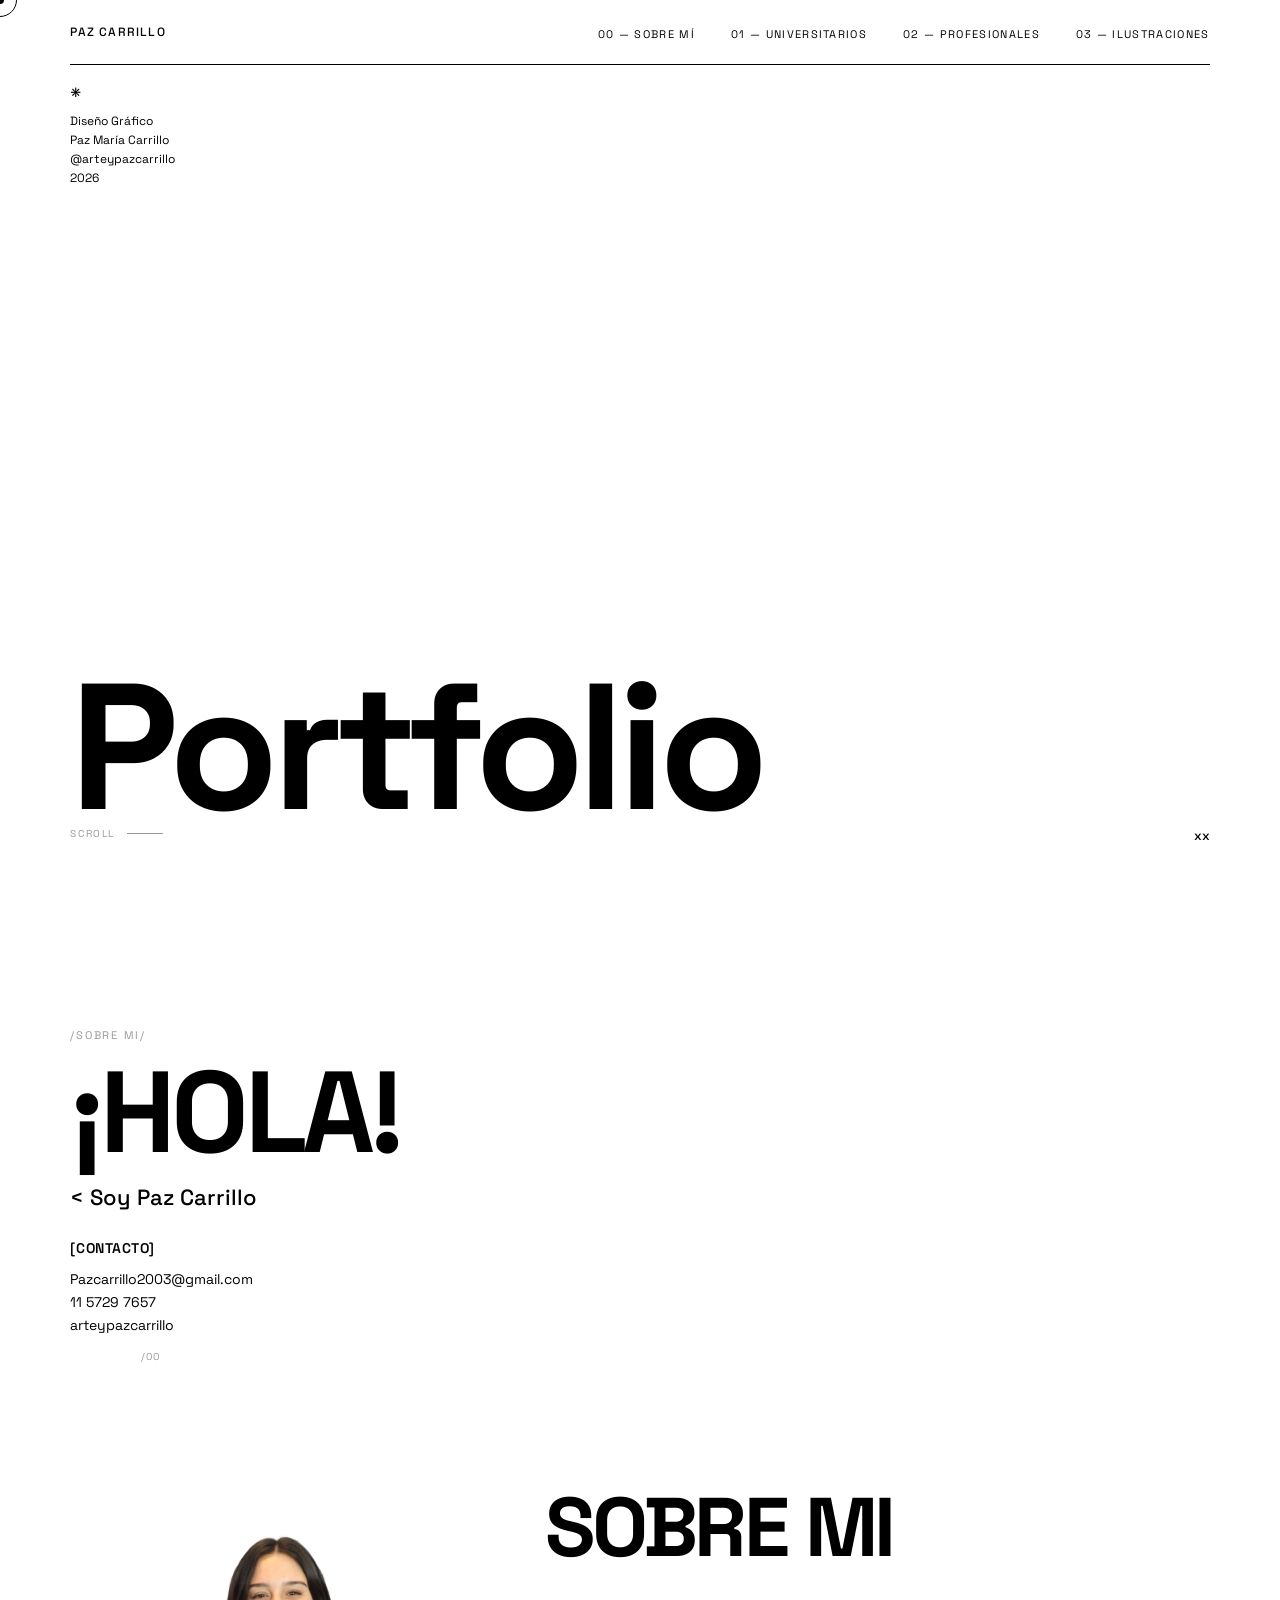
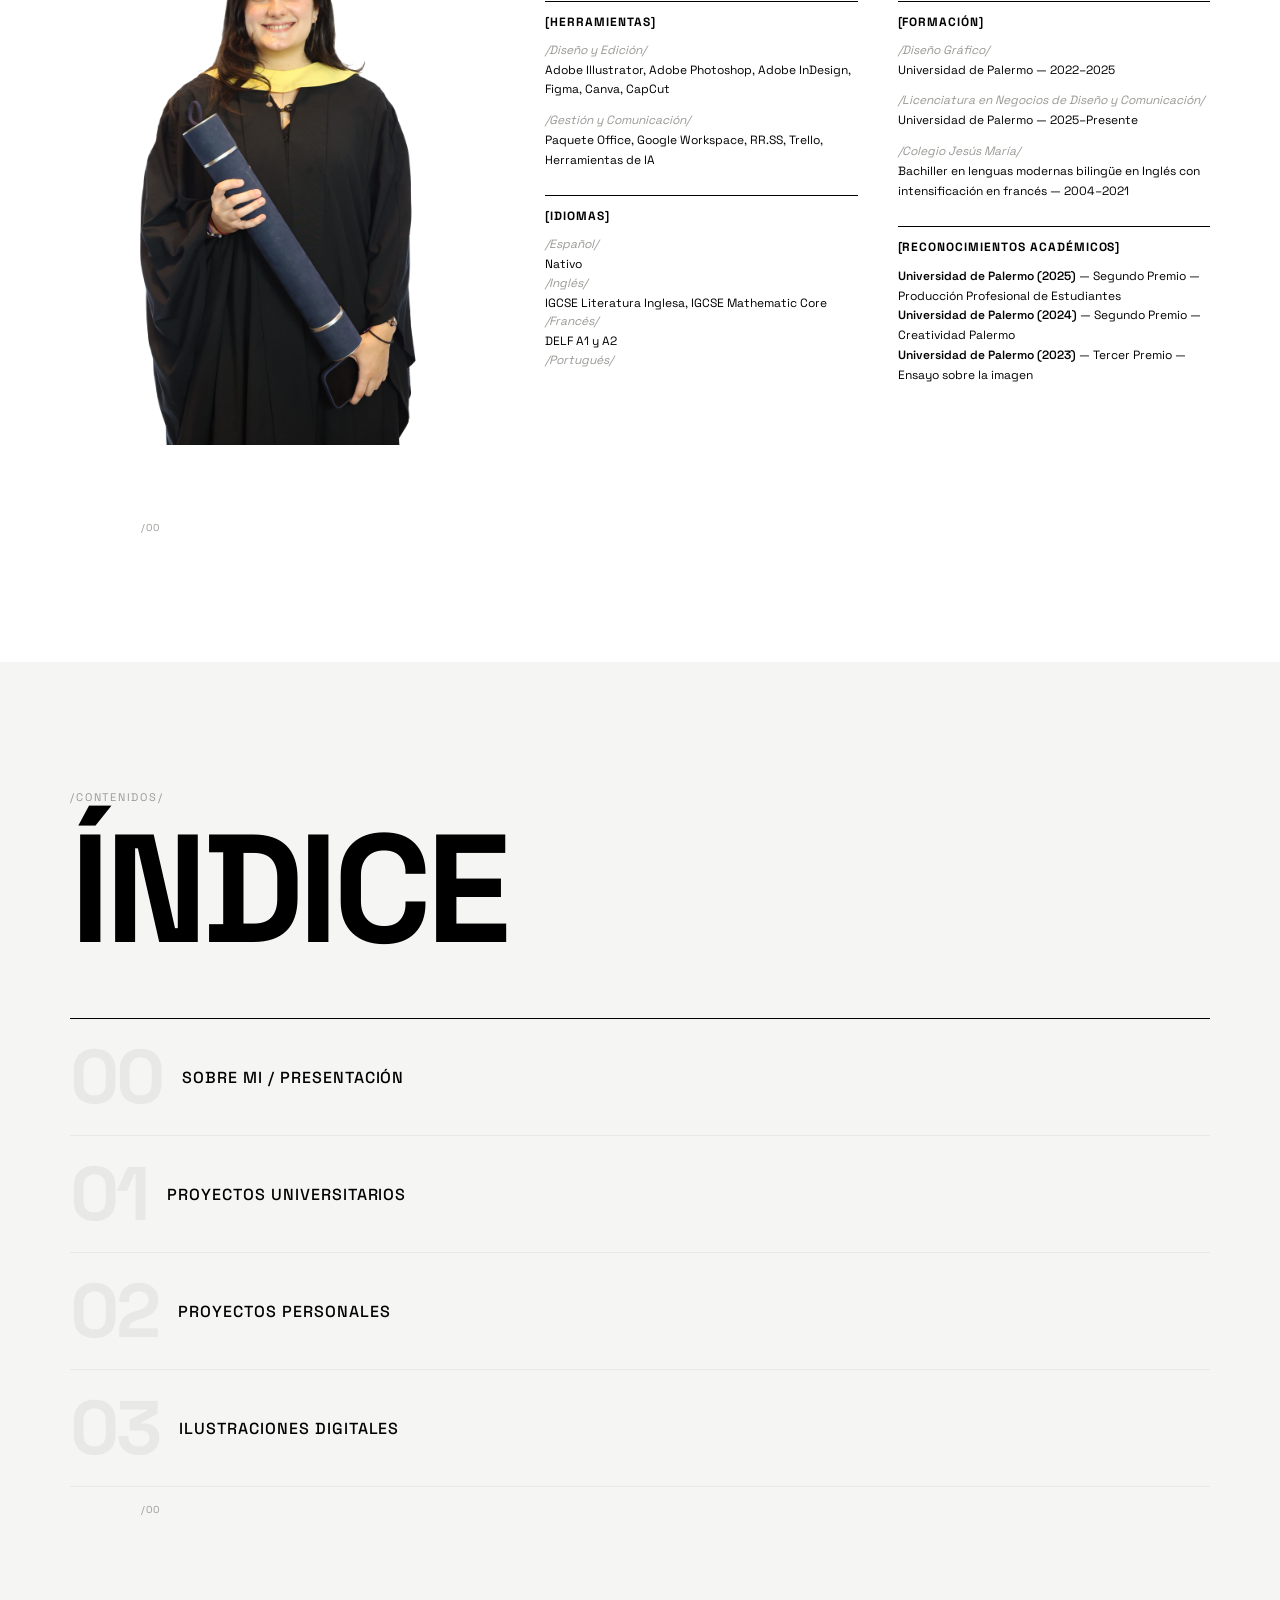
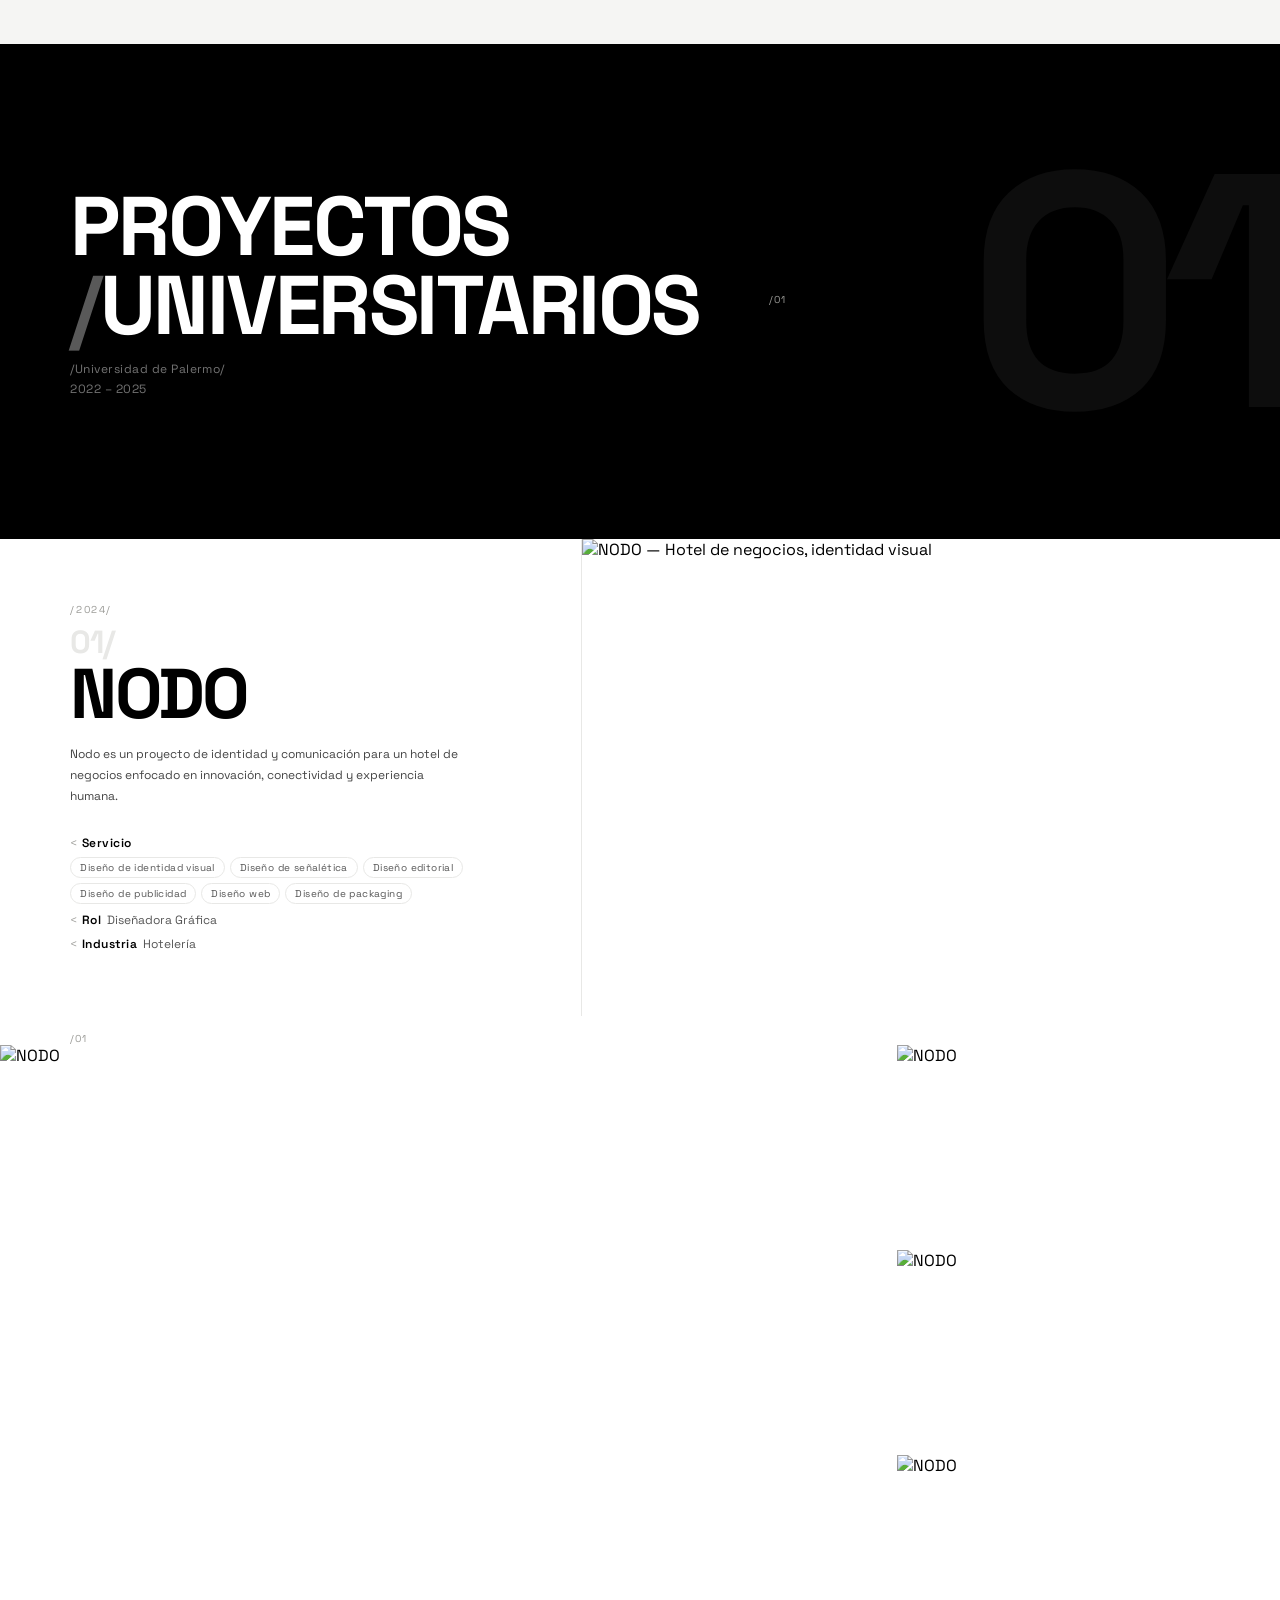
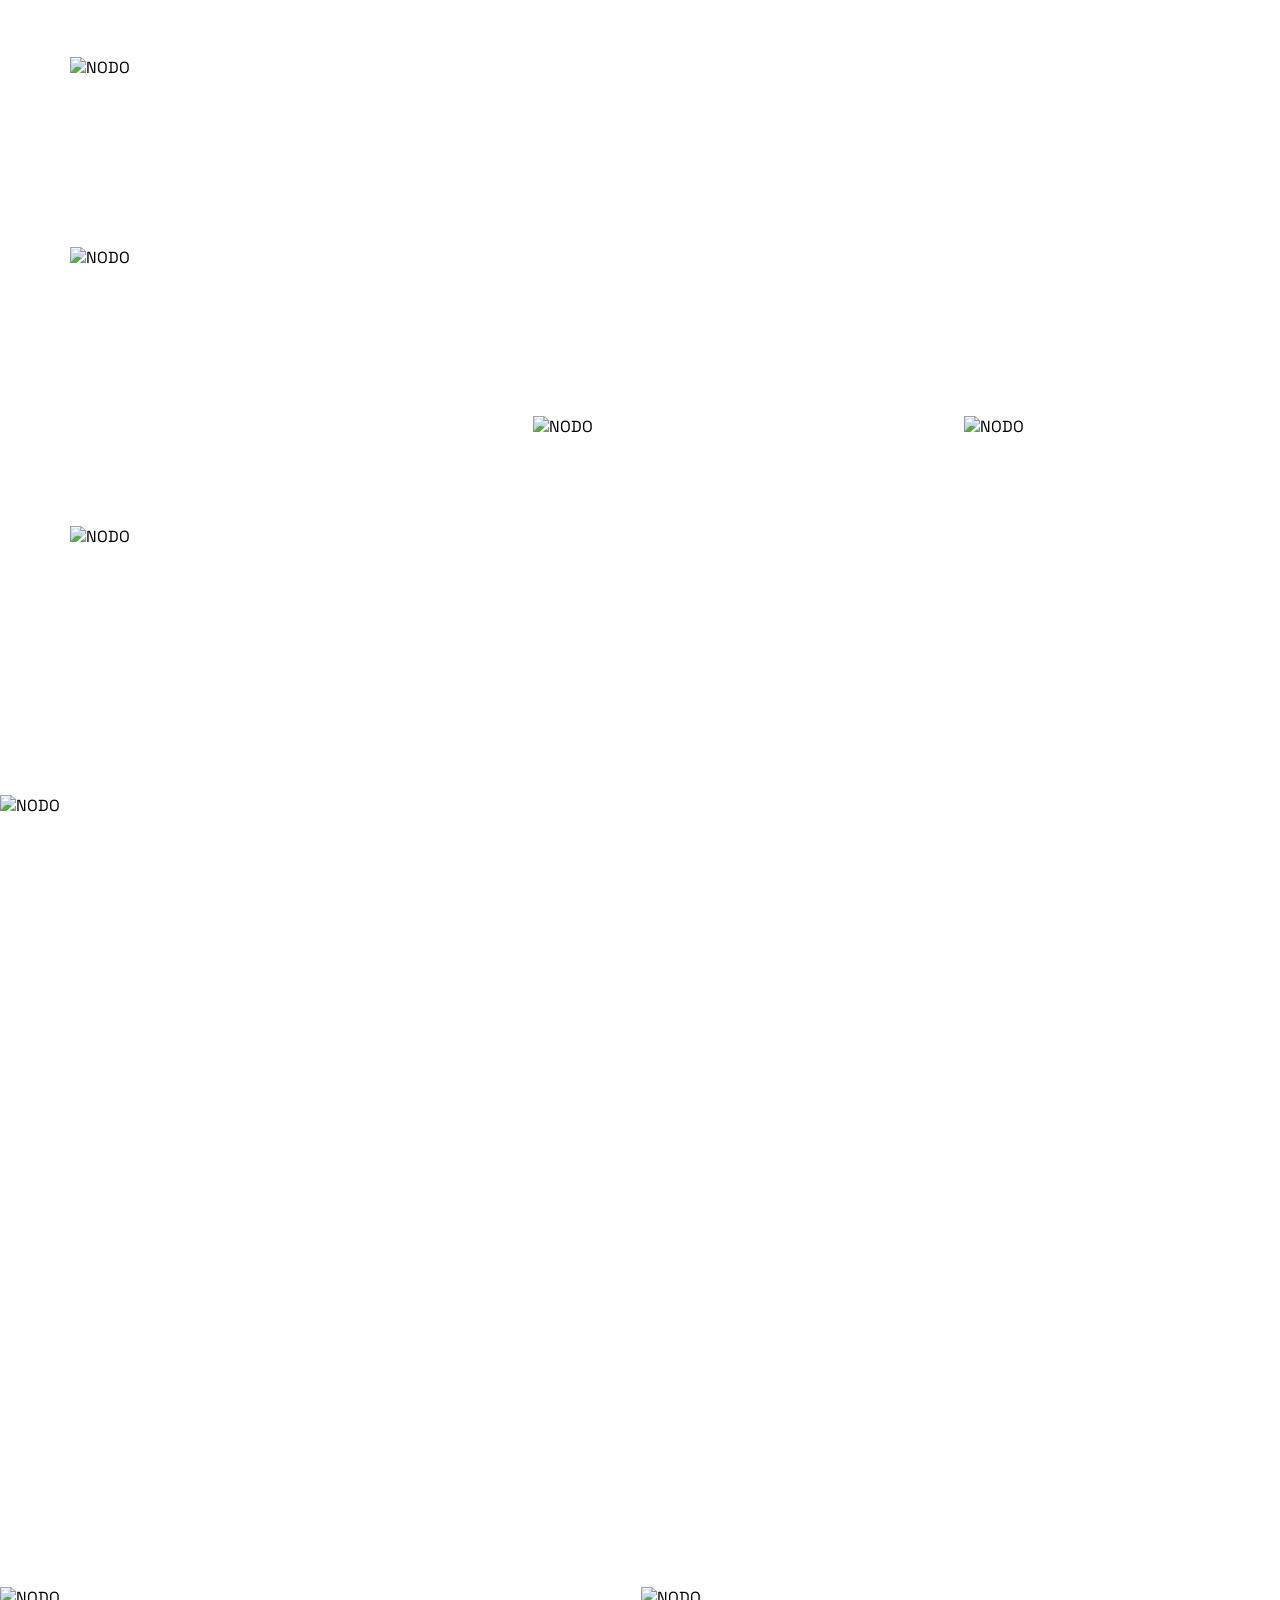
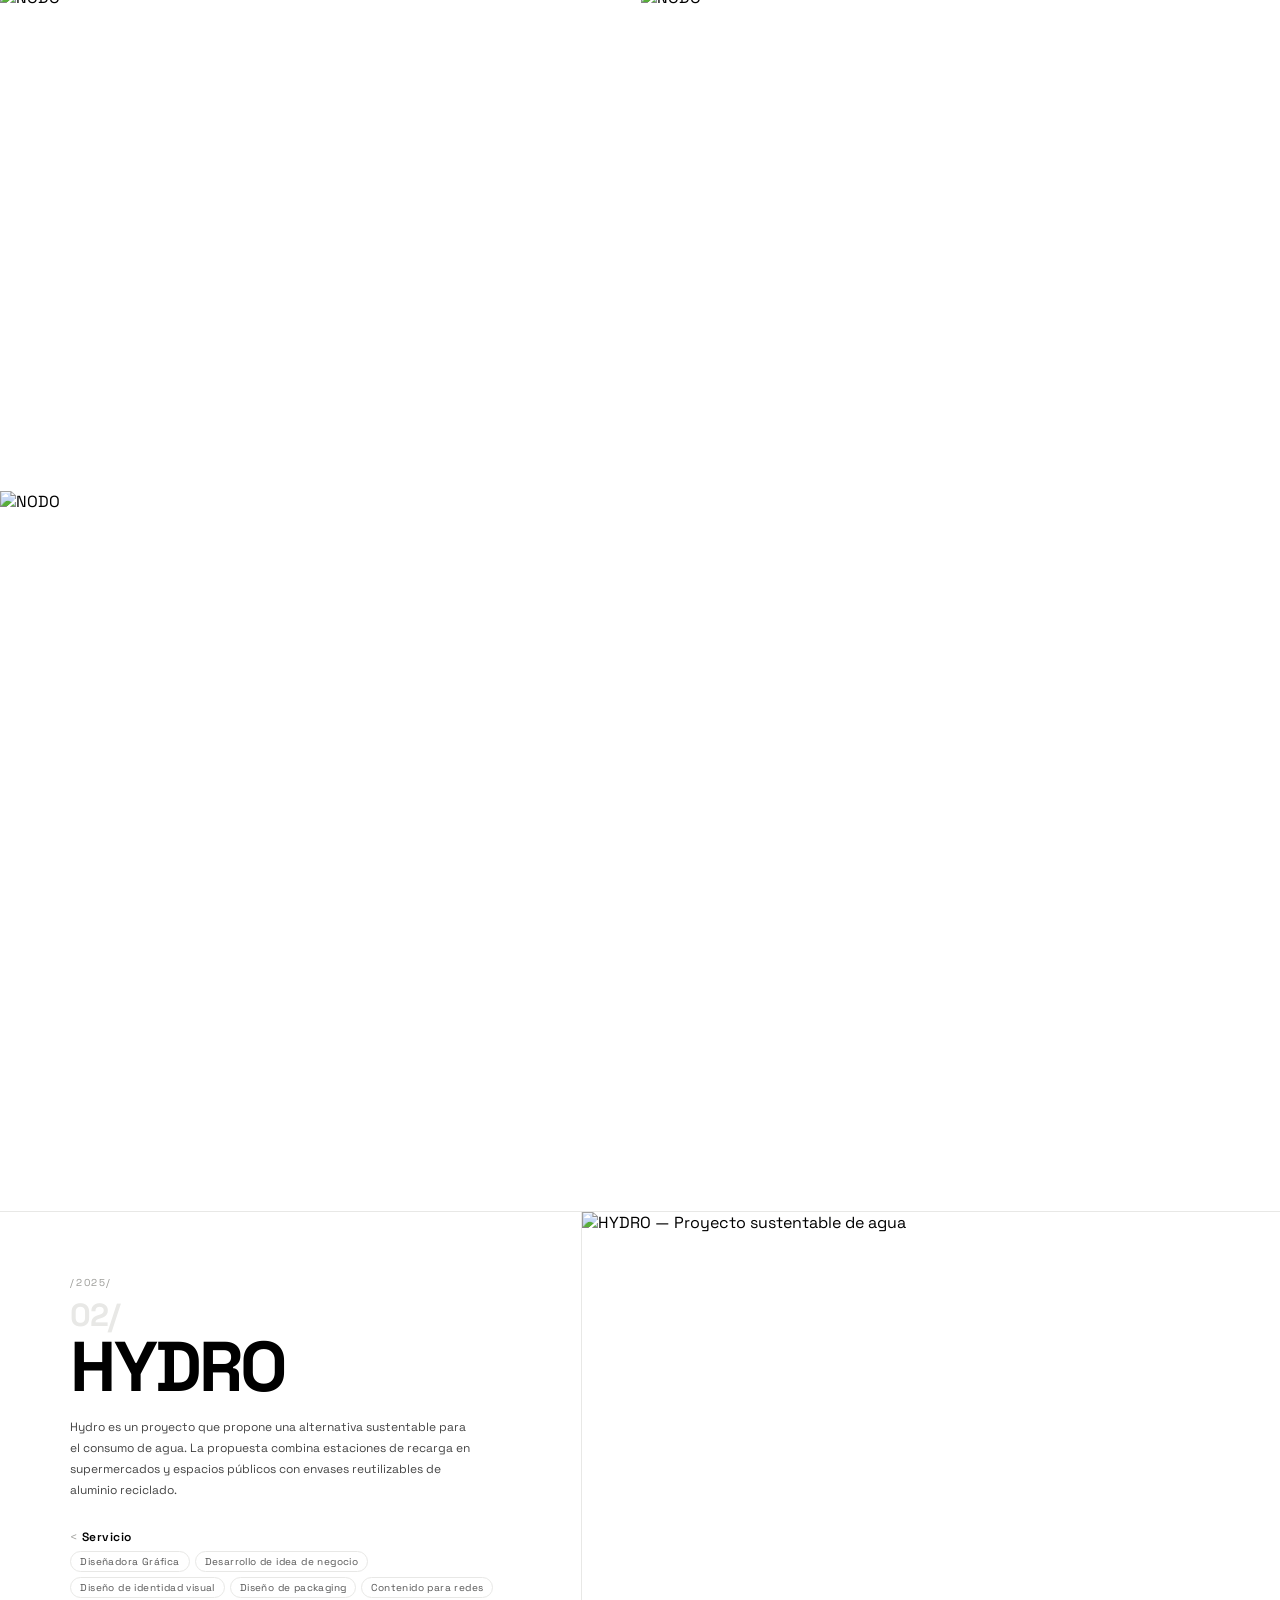
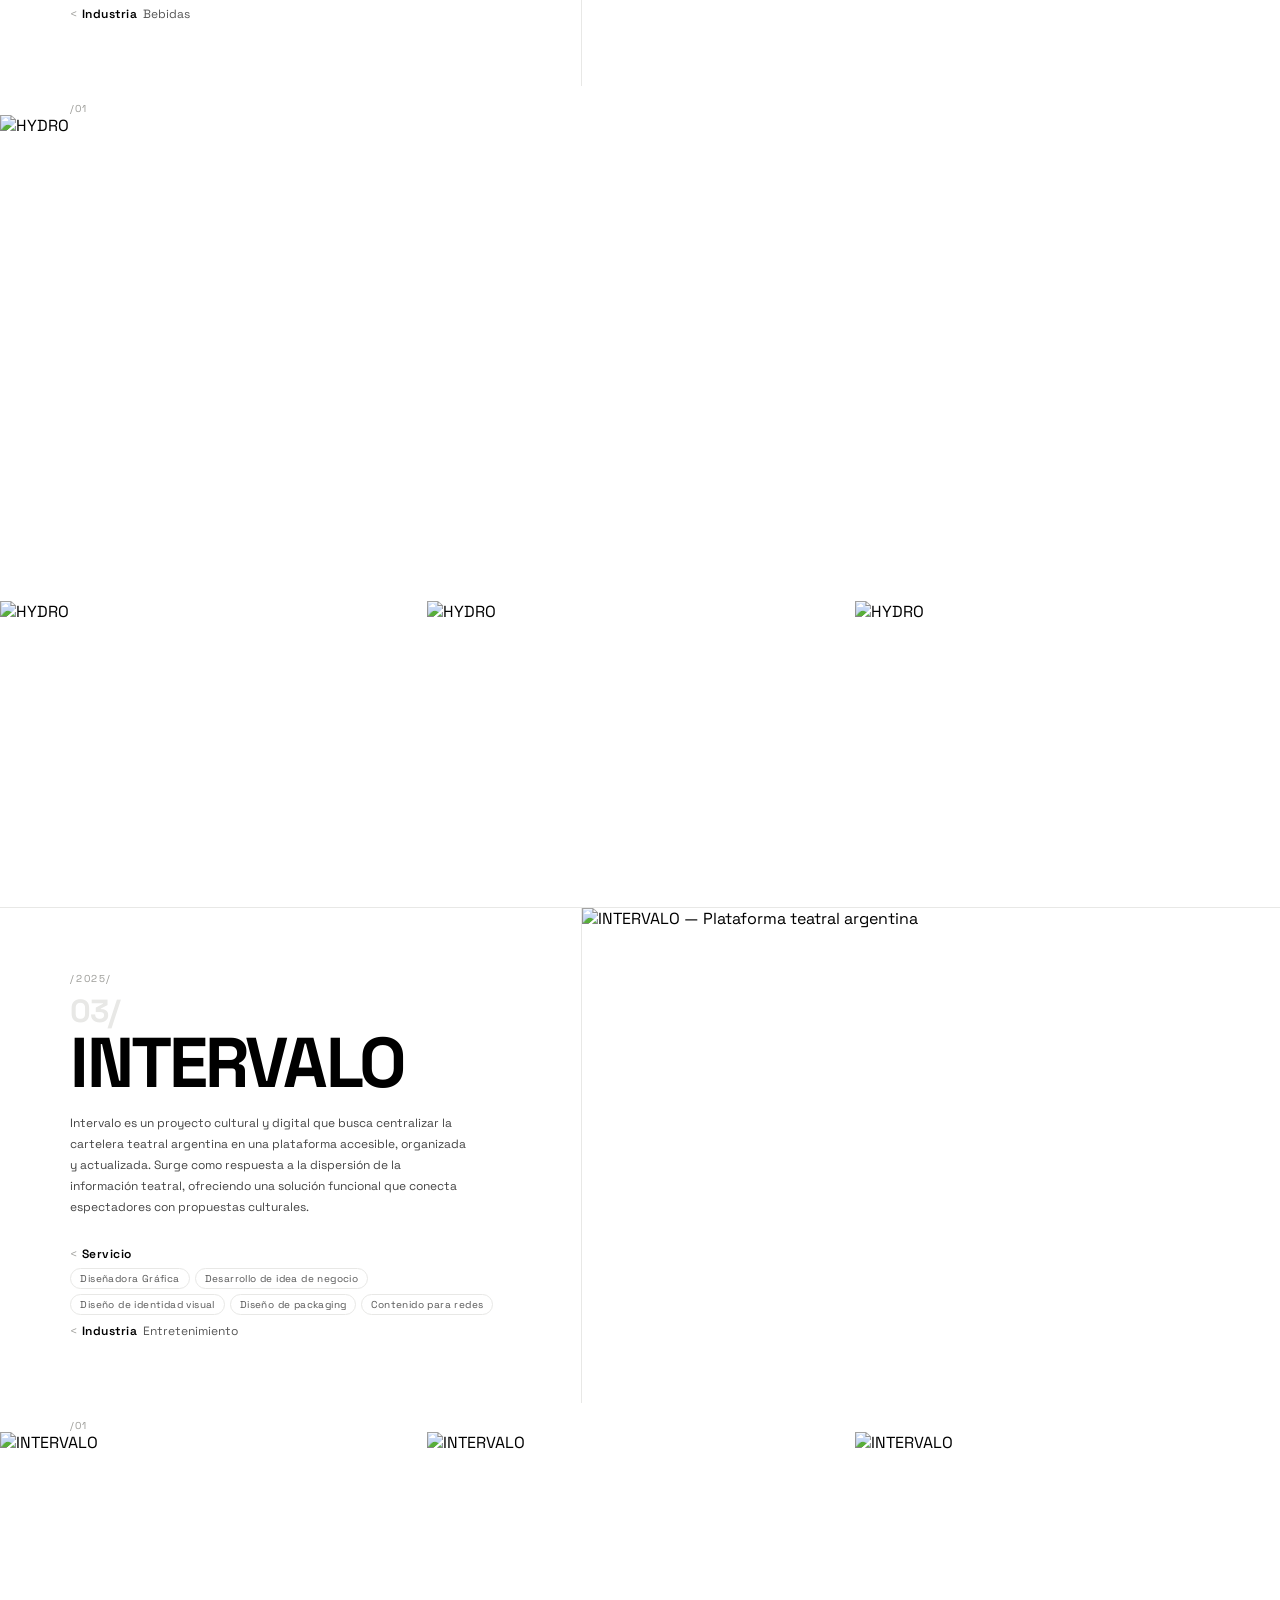
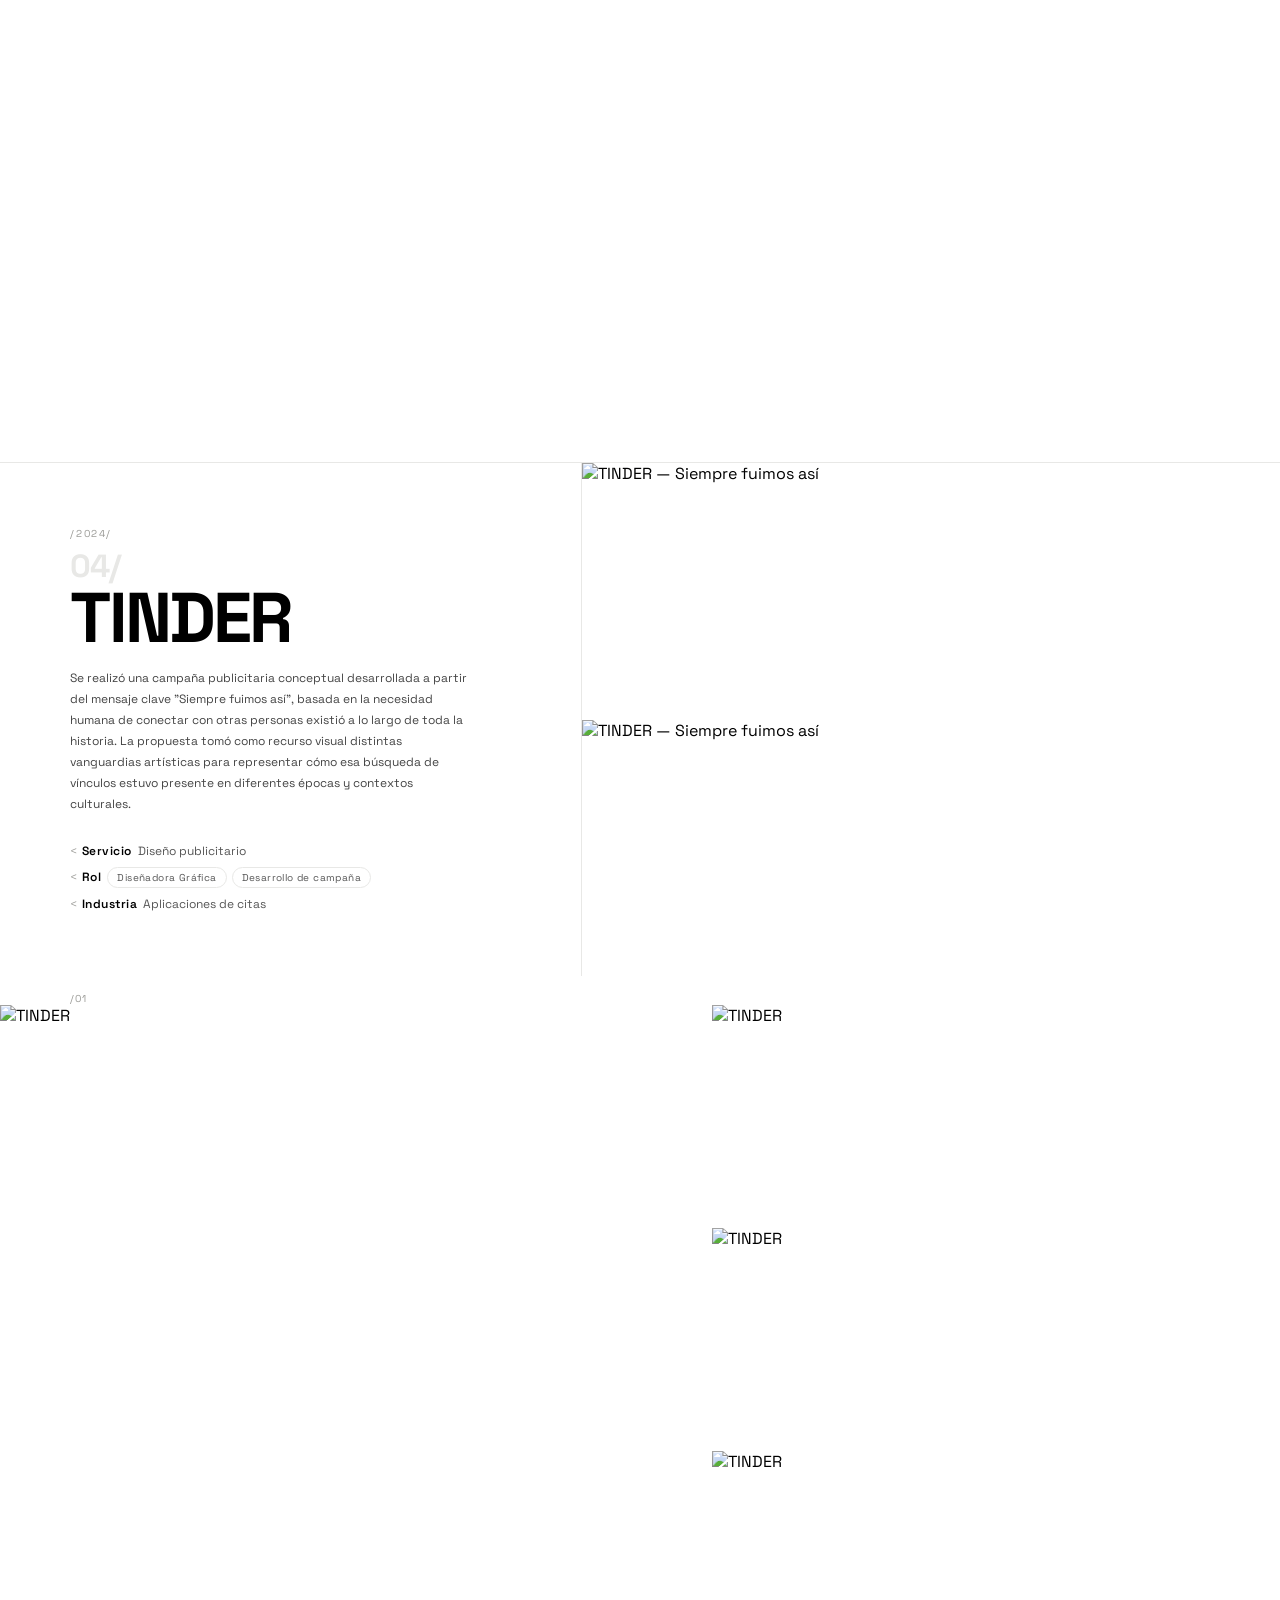
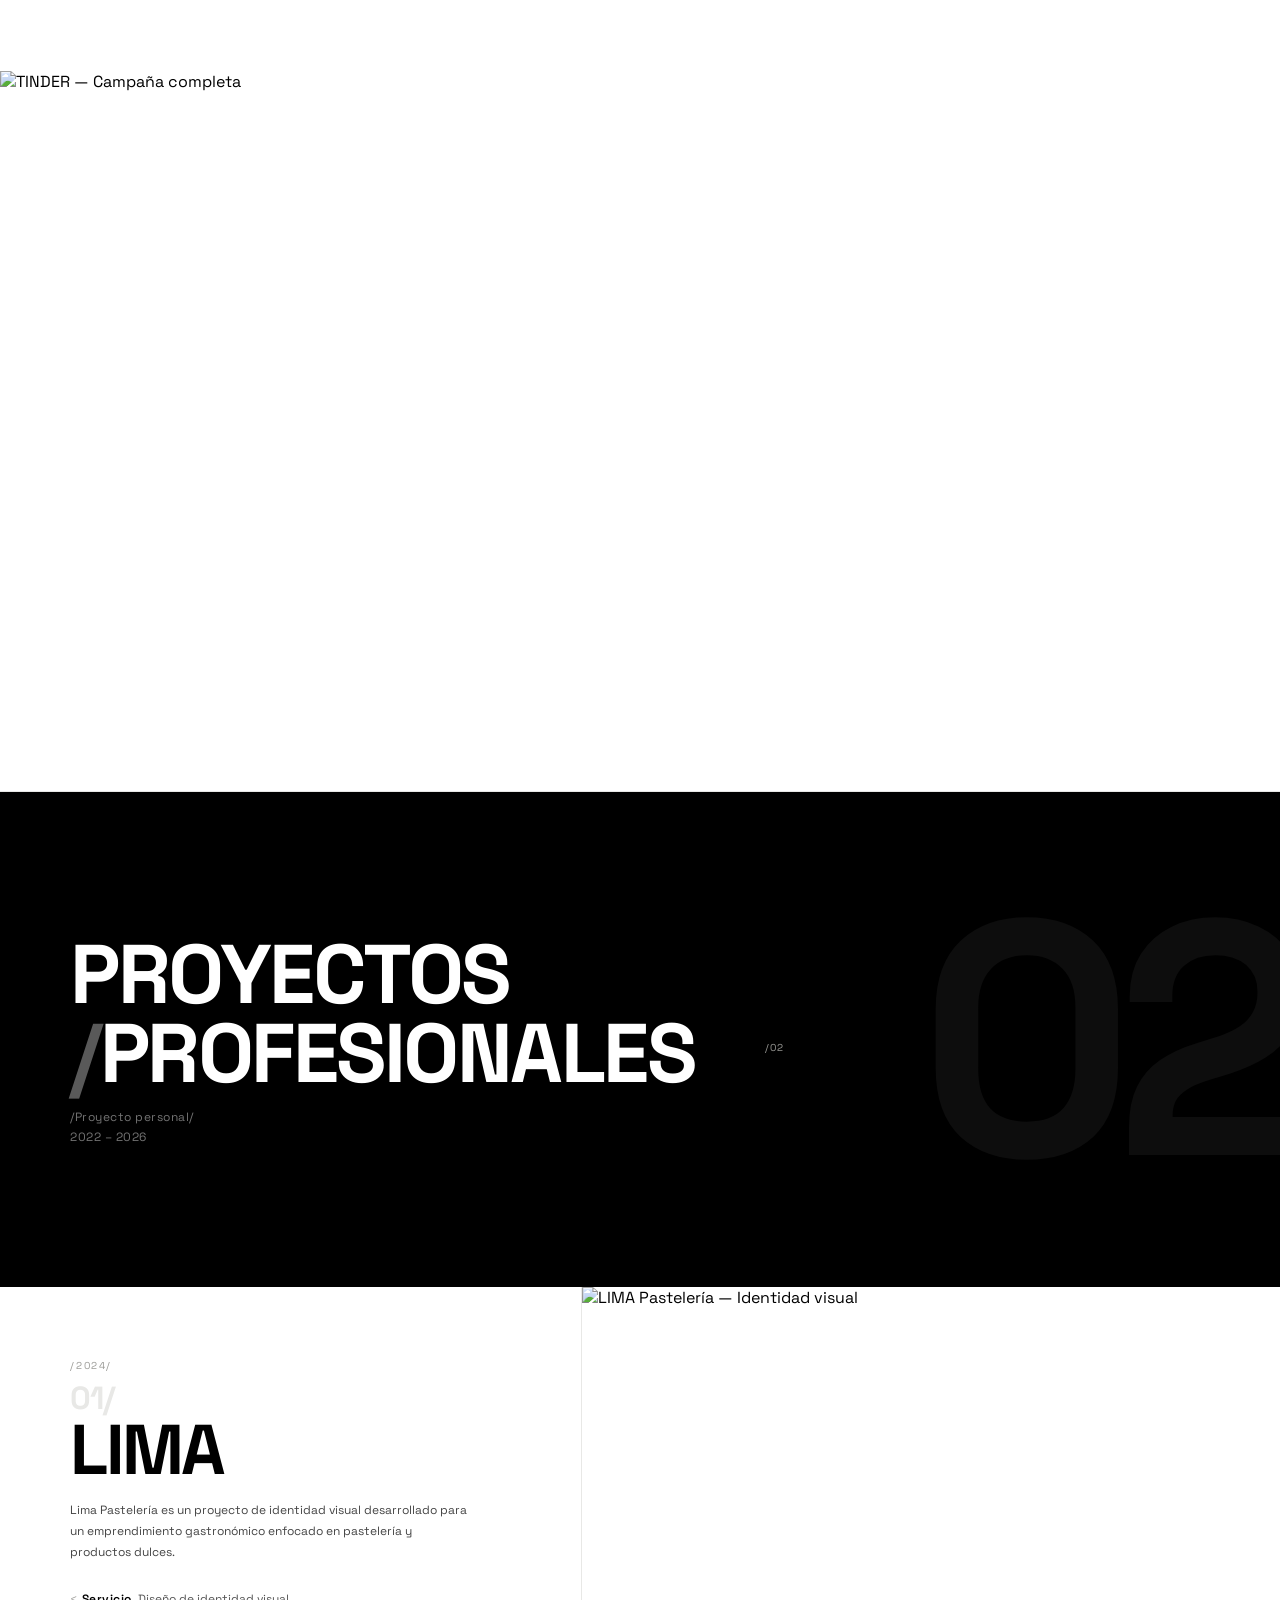
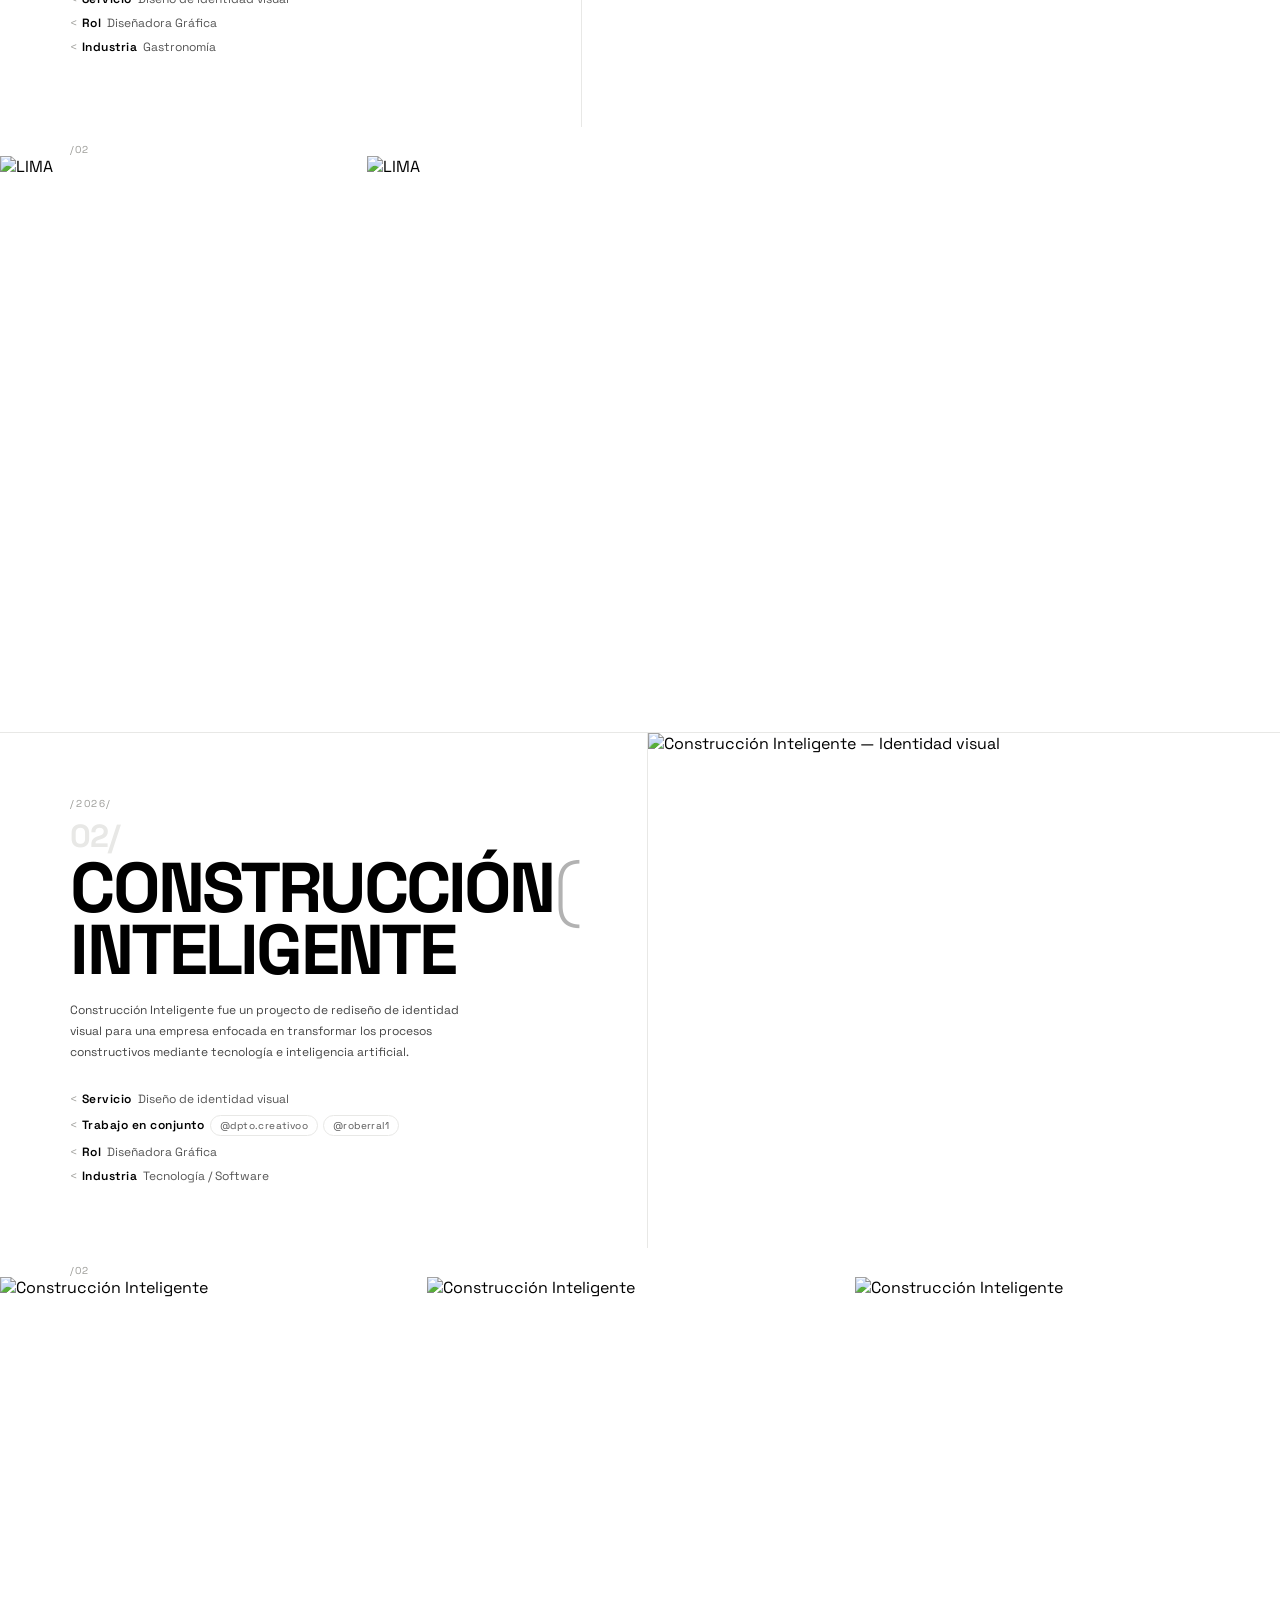
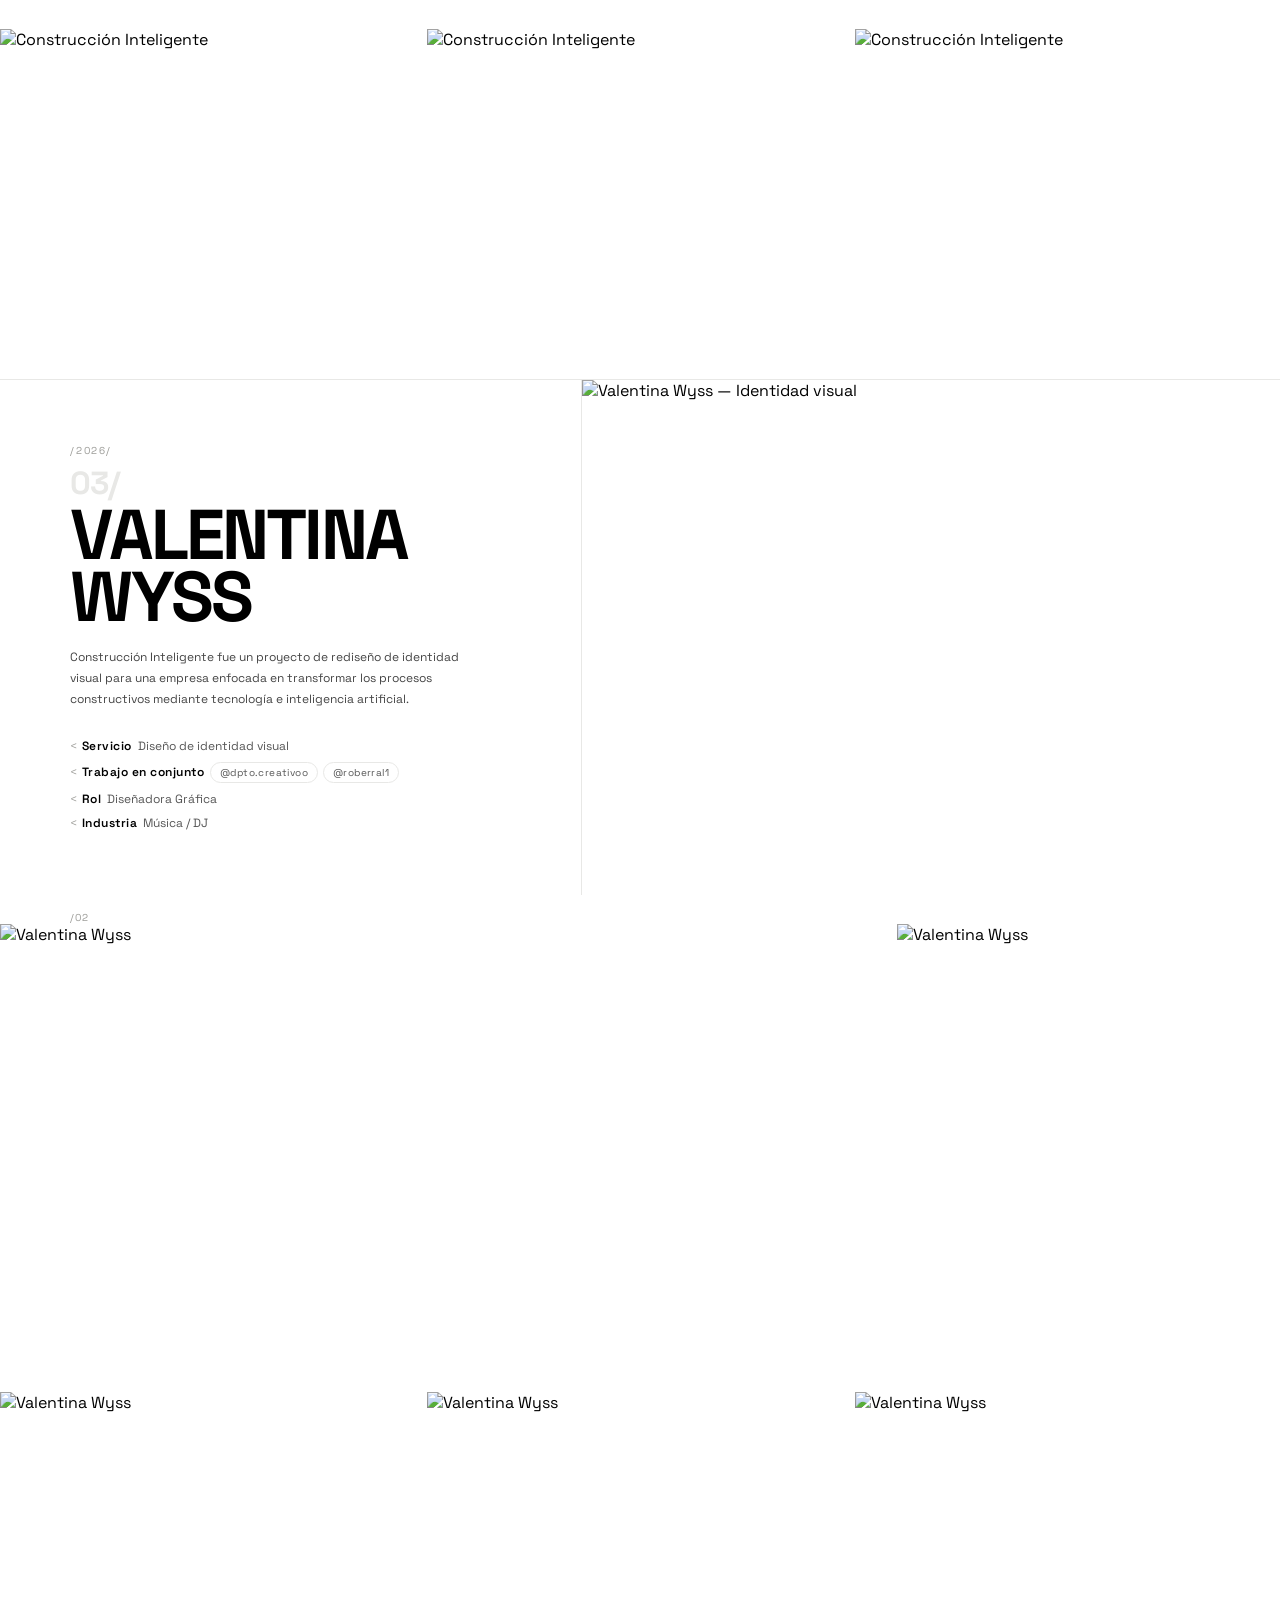
==== commit 816ab81b: "cambio fotos" ====
--- a/index.html
+++ b/index.html
@@ -114,7 +114,7 @@
       <!-- Pág. 3 — bio completa -->
       <div class="sobre-bio" id="sobre-bio">
         <div class="sobre-bio-img js-img-reveal">
-          <img src="assets/images/sobre-mi-portrait.jpg" alt="Paz Carrillo" />
+          <img src="images/sobre-mi-portrait.jpg" alt="Paz Carrillo" />
         </div>
         <div class="sobre-bio-content">
           <h2 class="sobre-bio-title js-split-chars">SOBRE MI</h2>
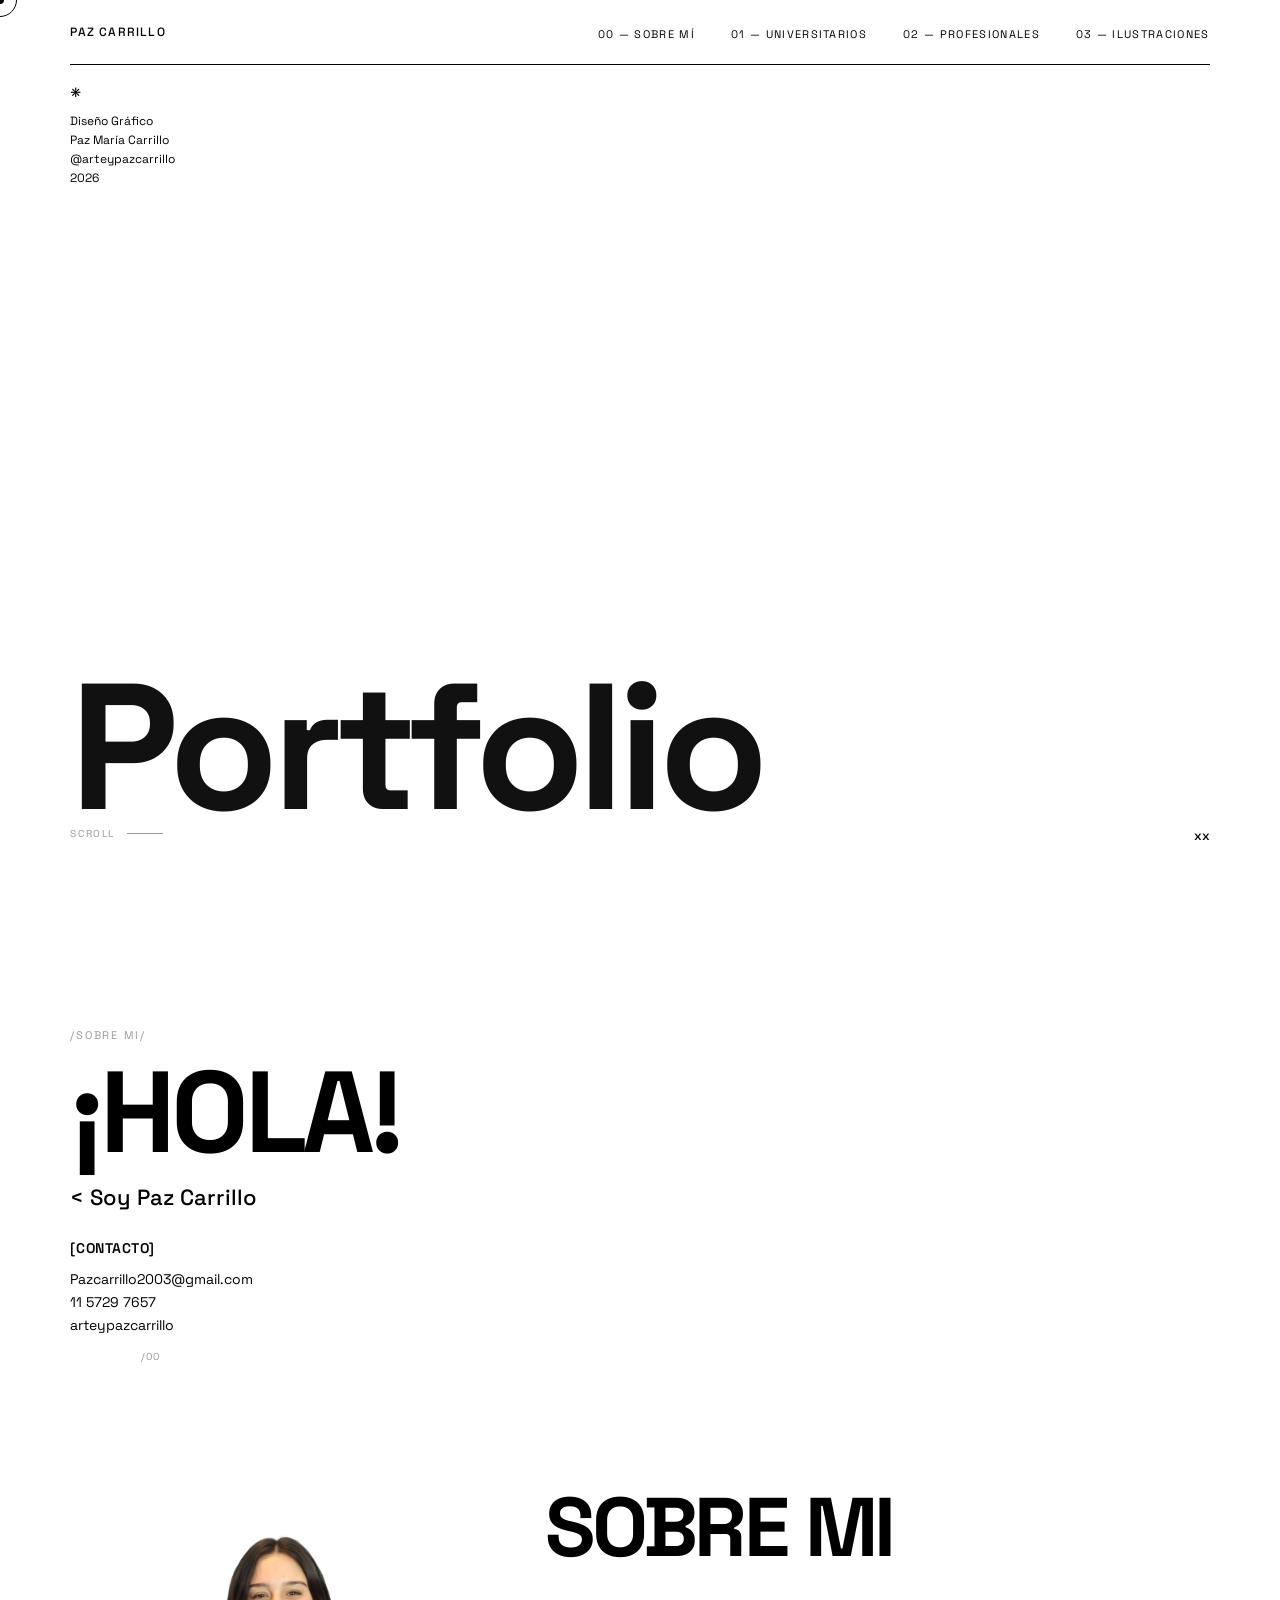
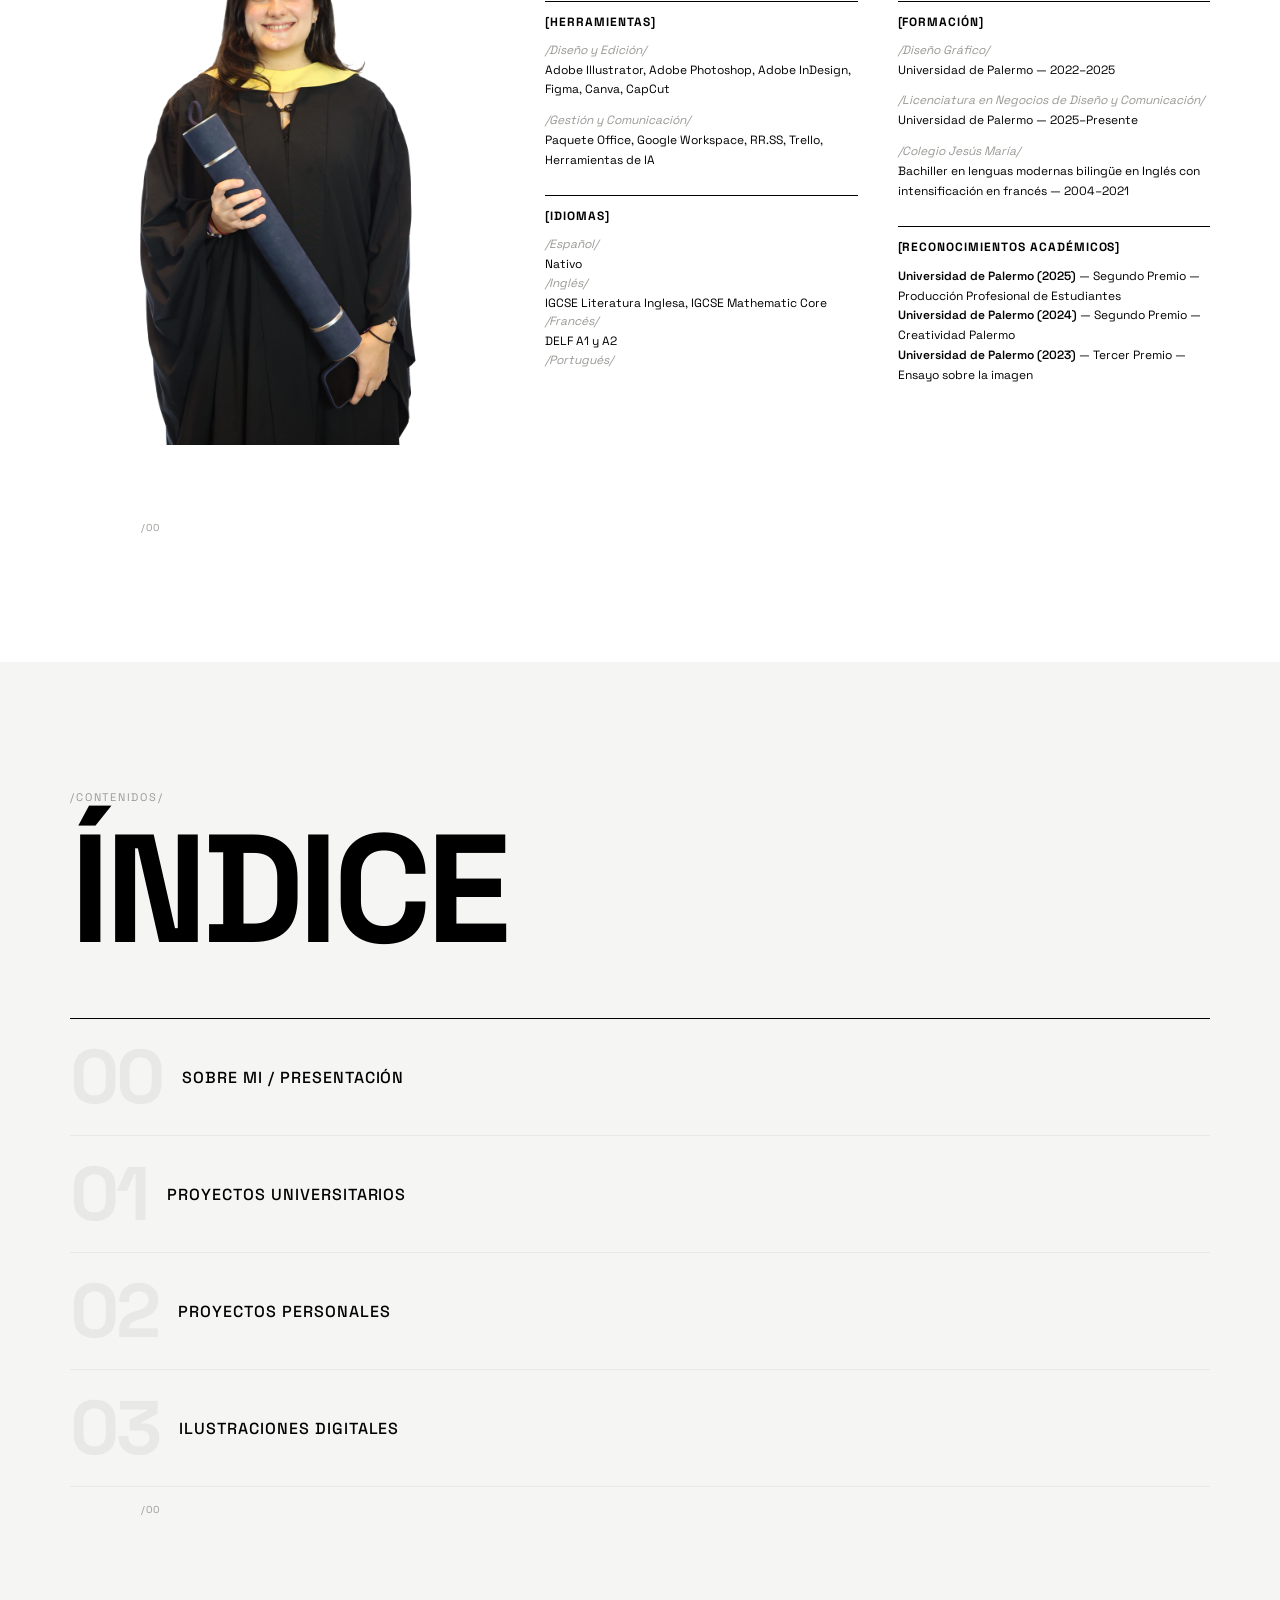
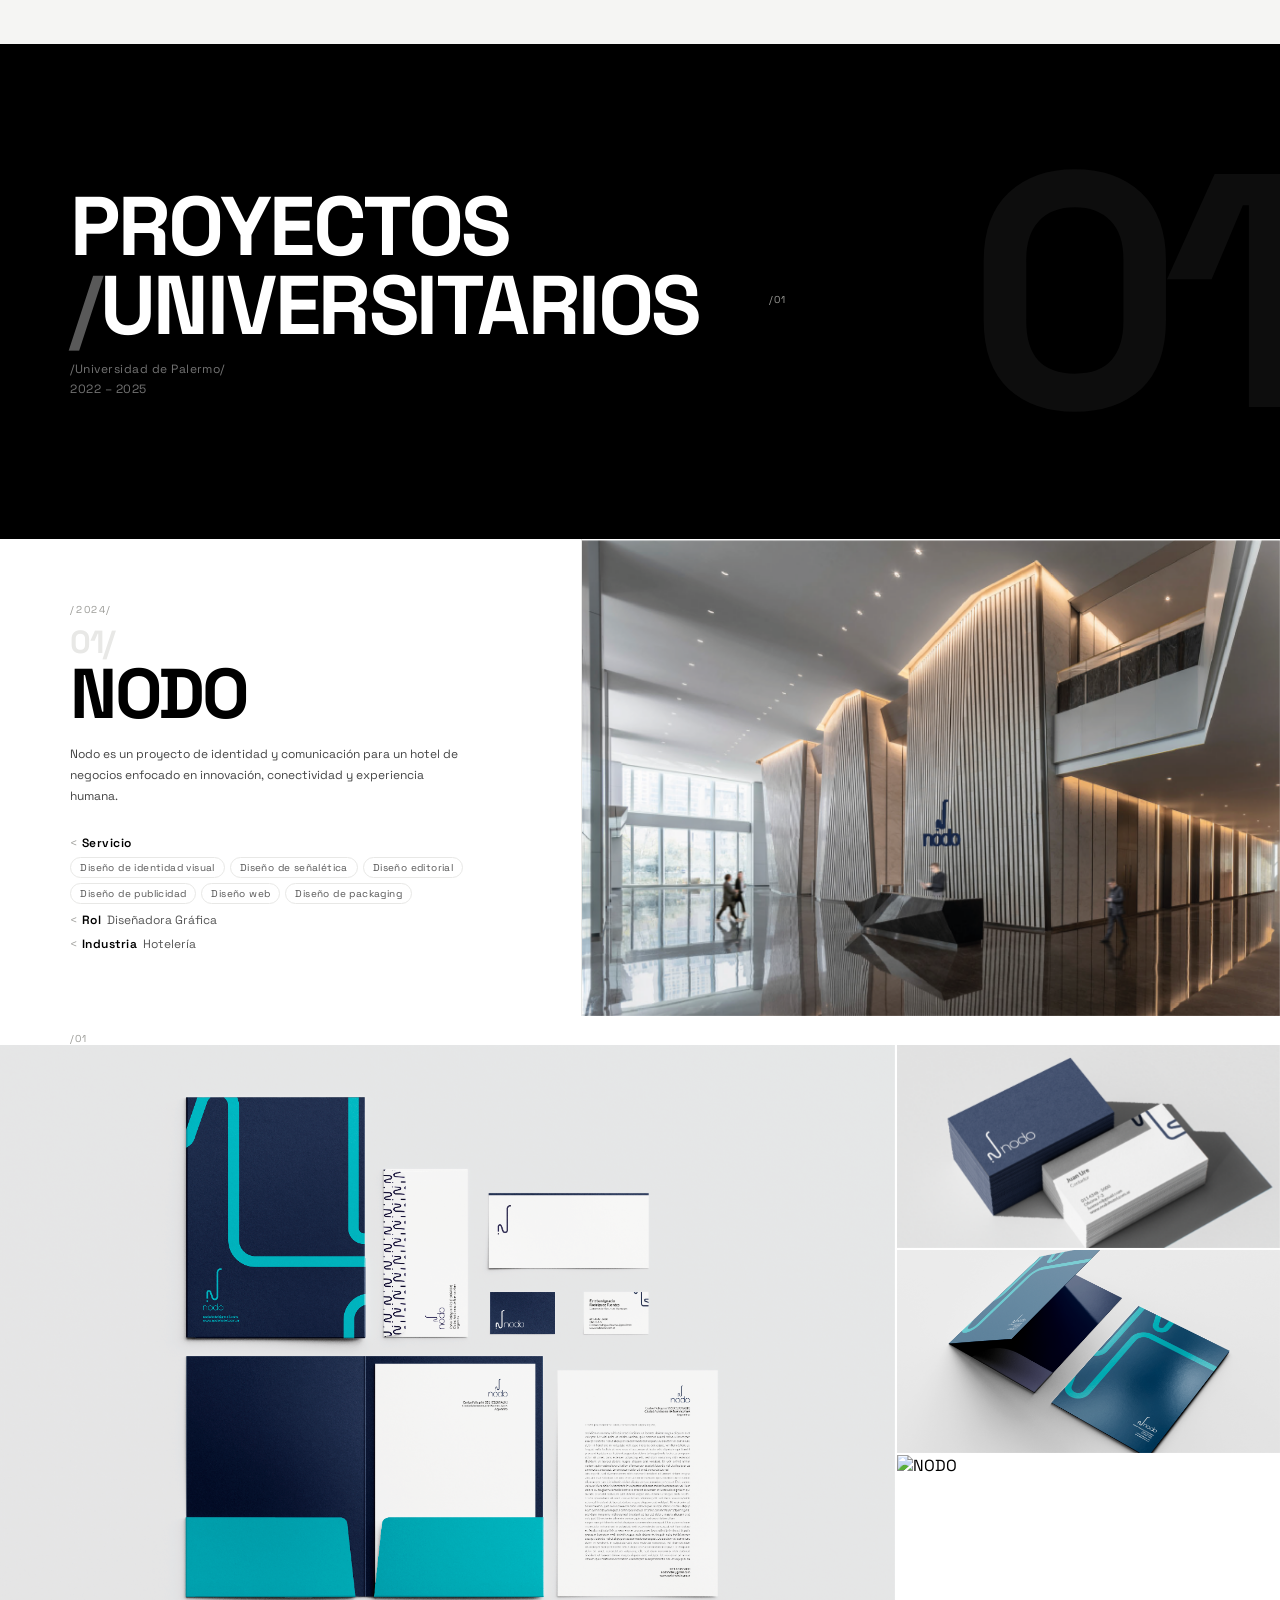
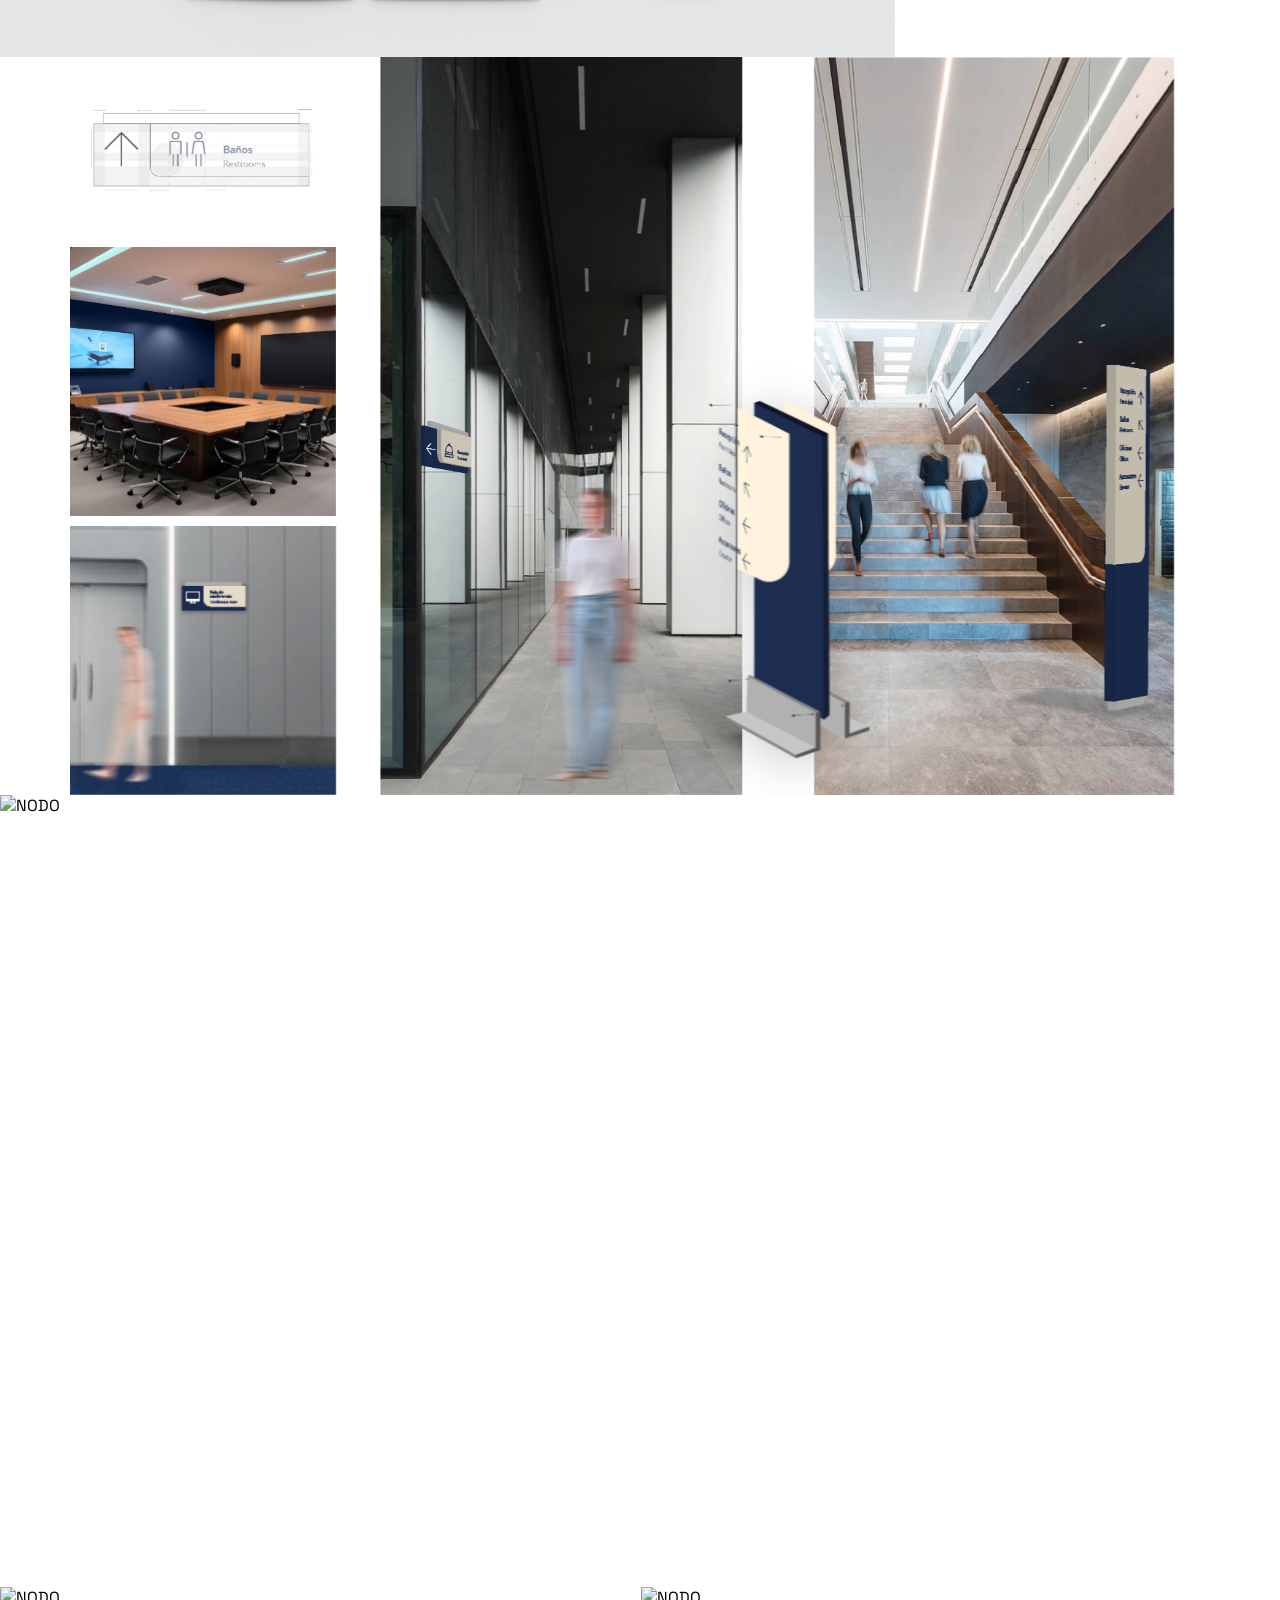
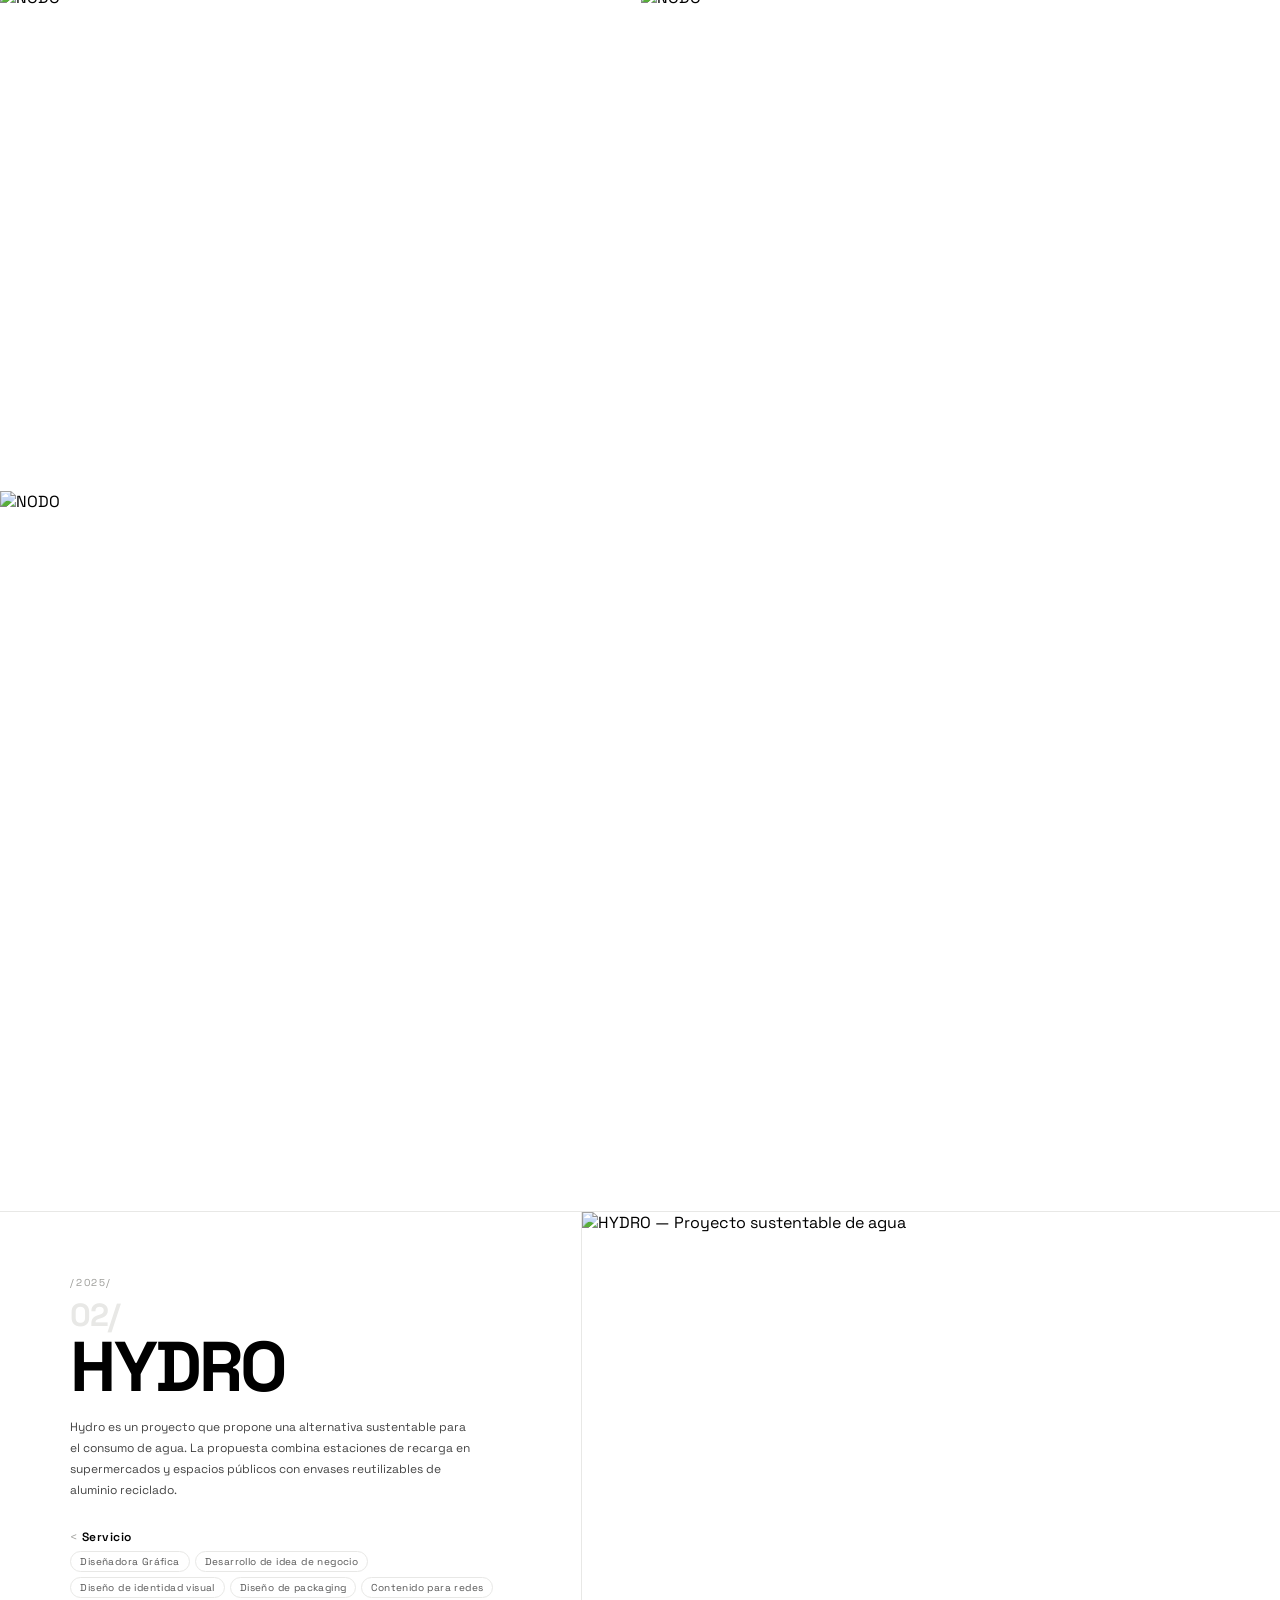
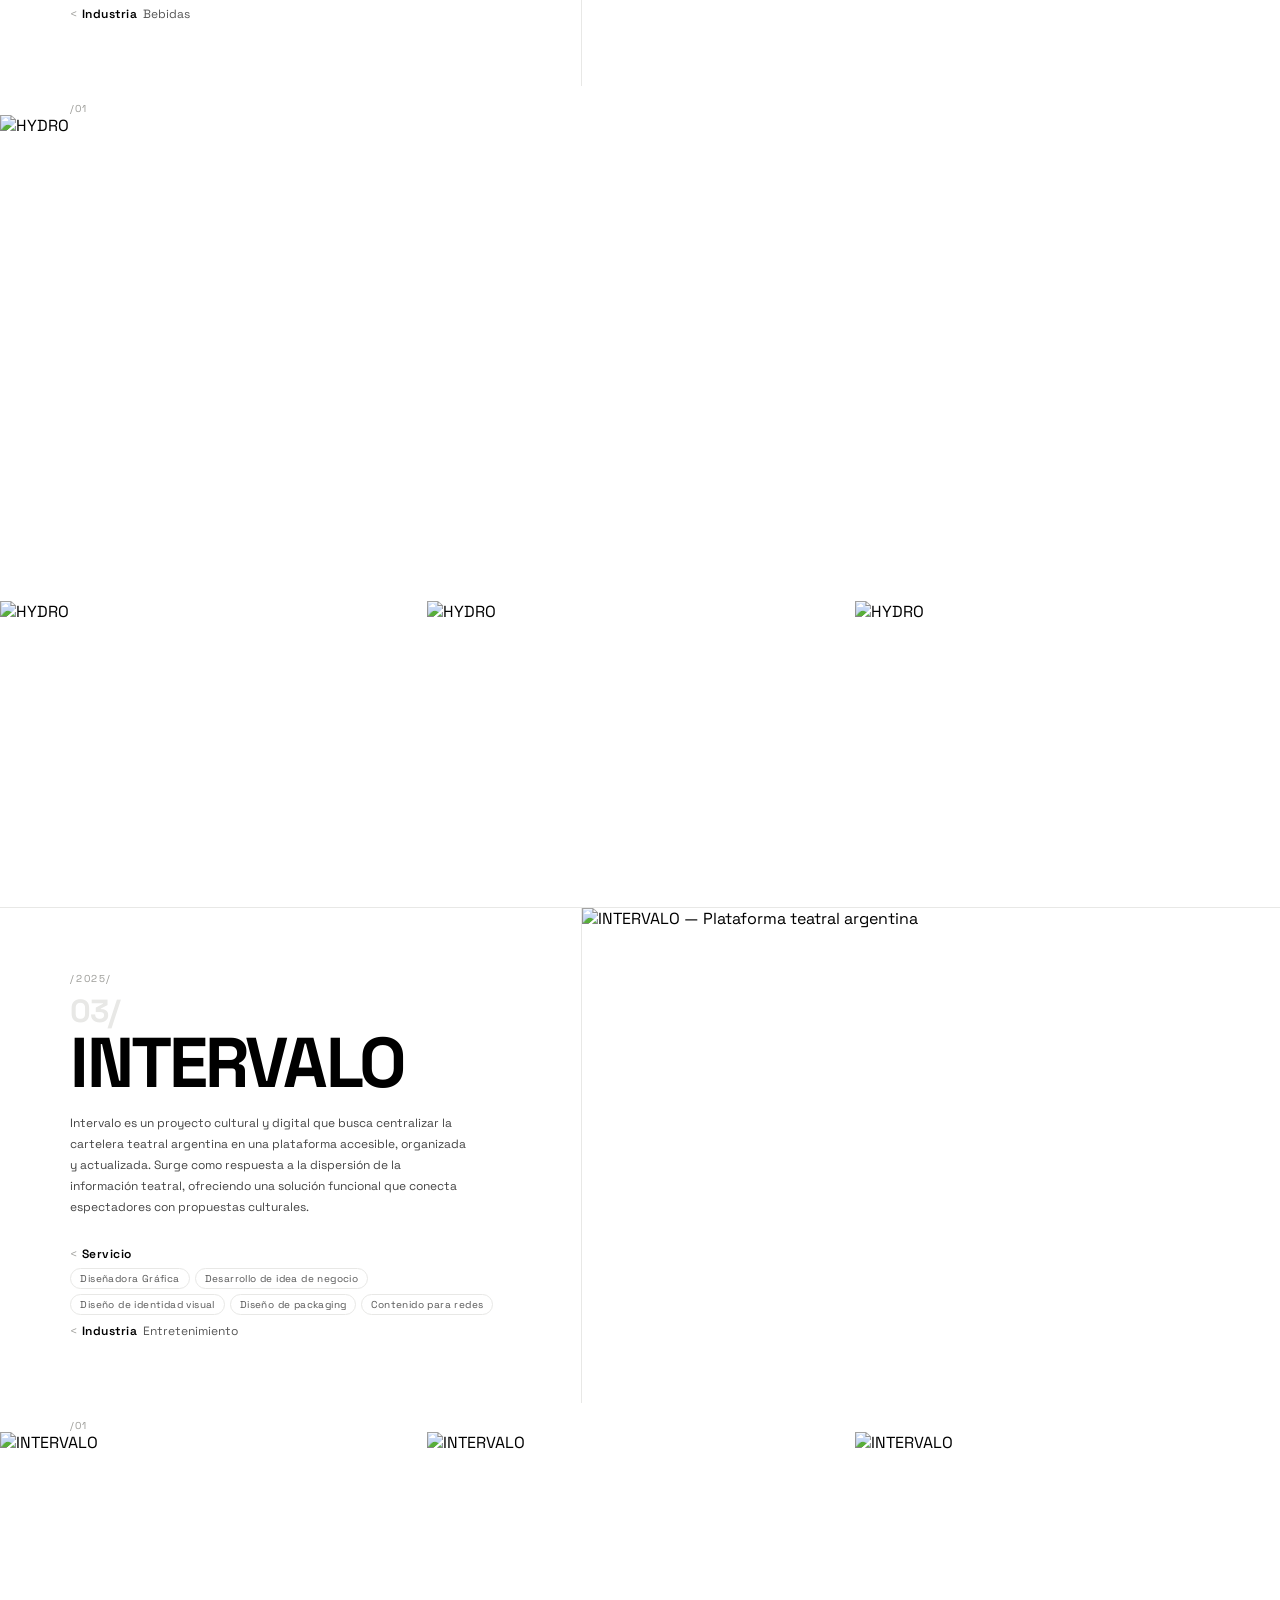
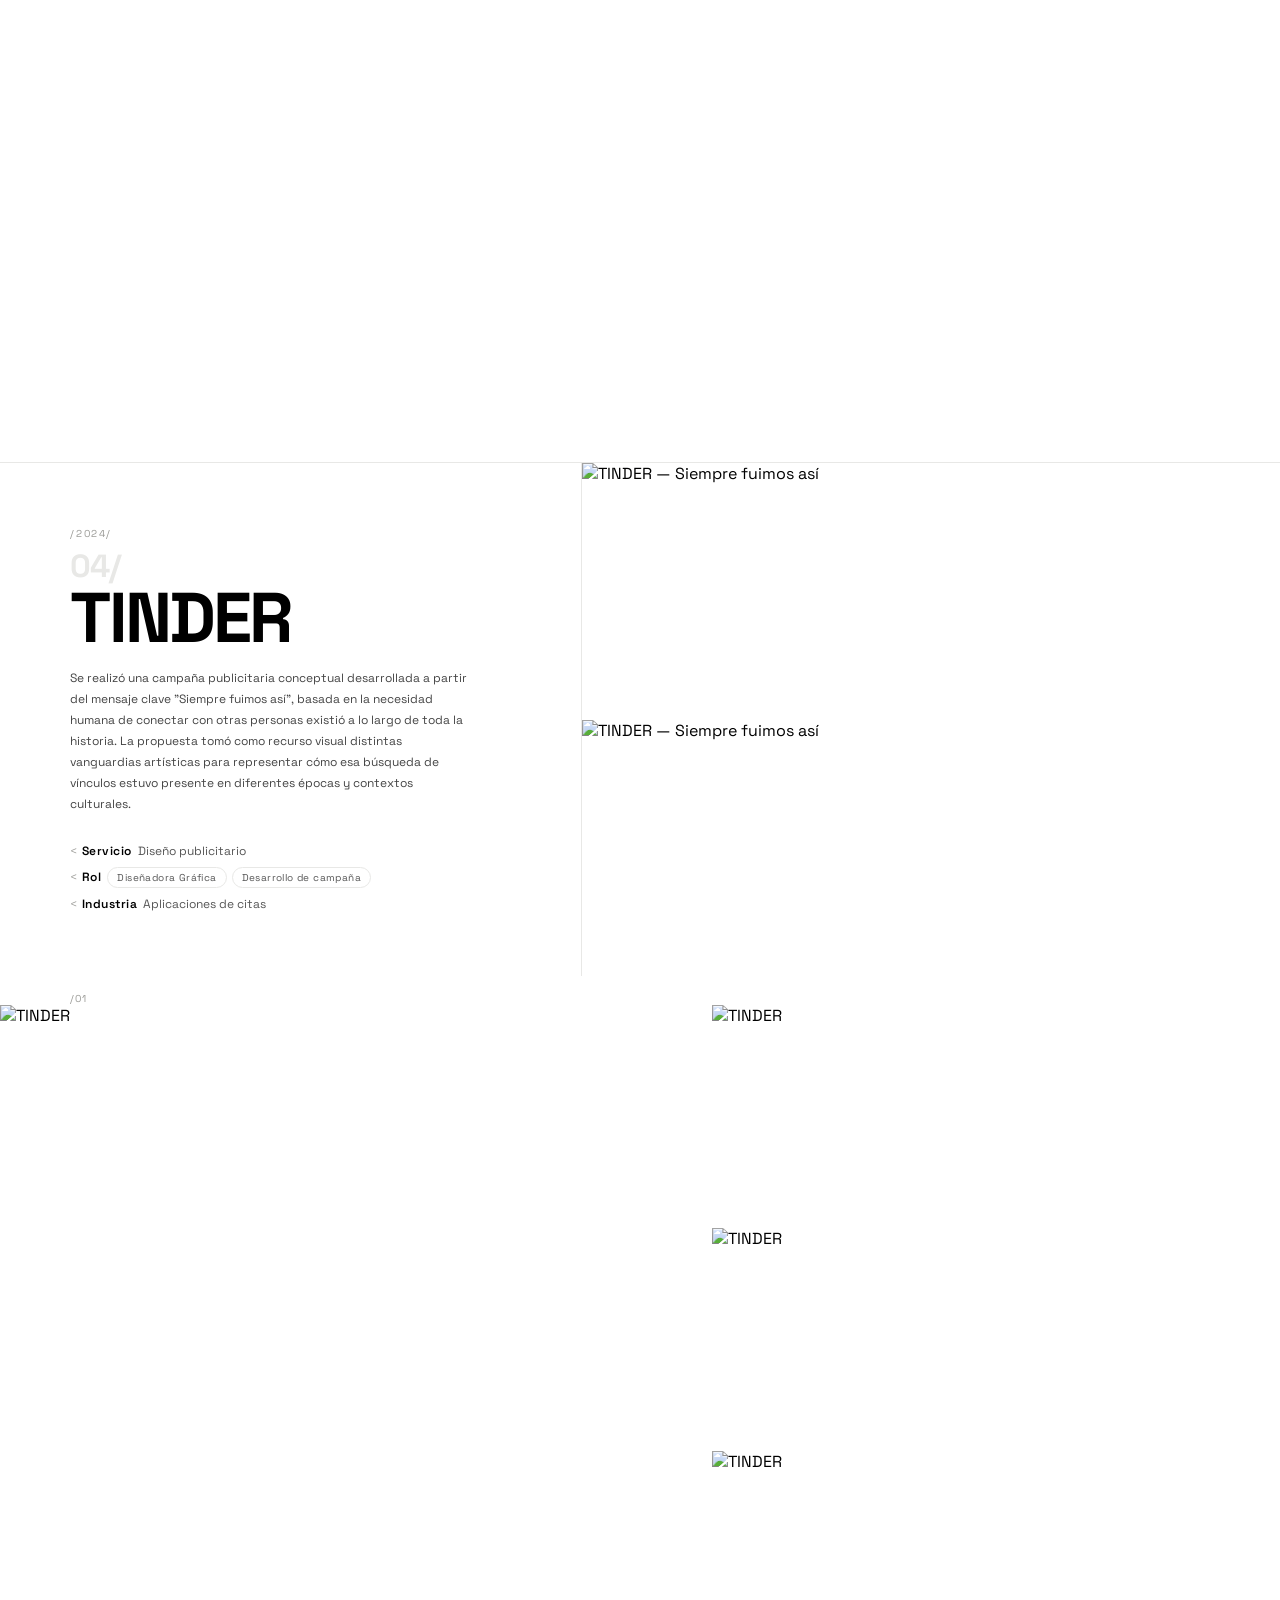
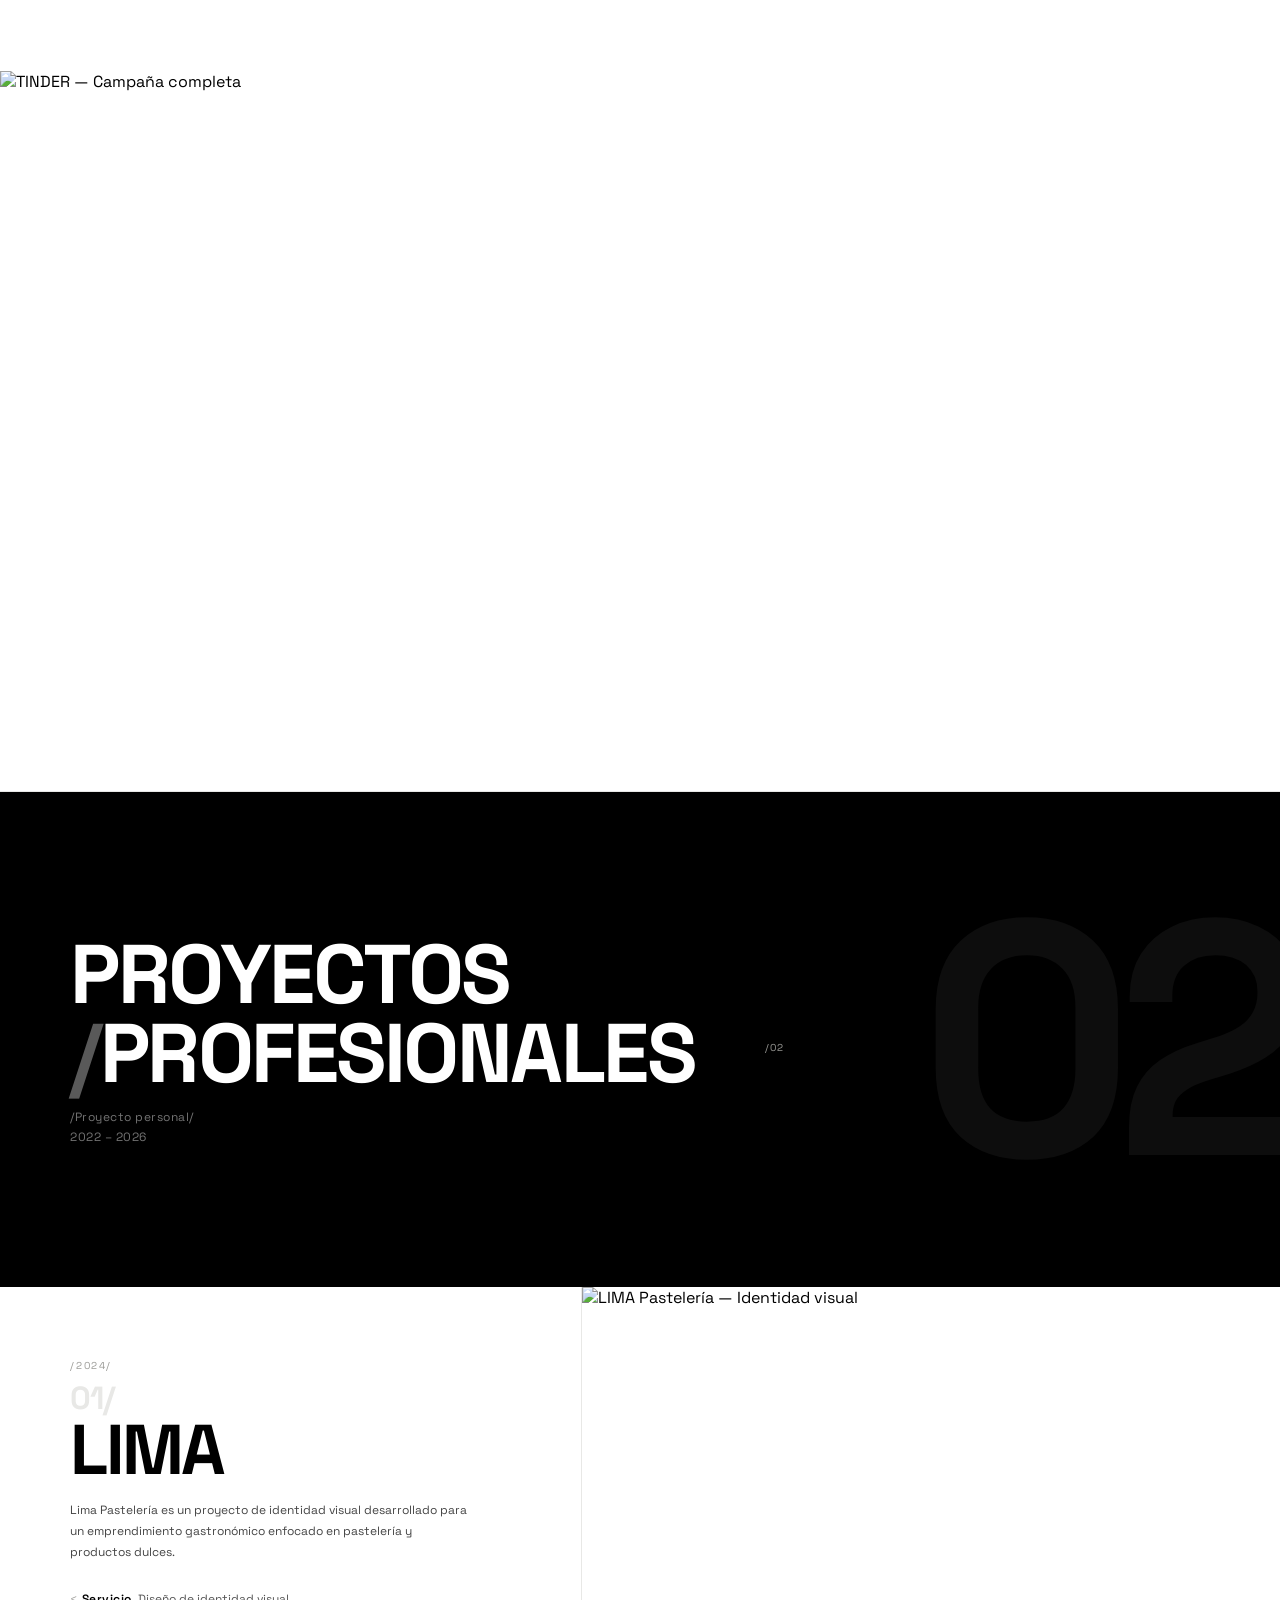
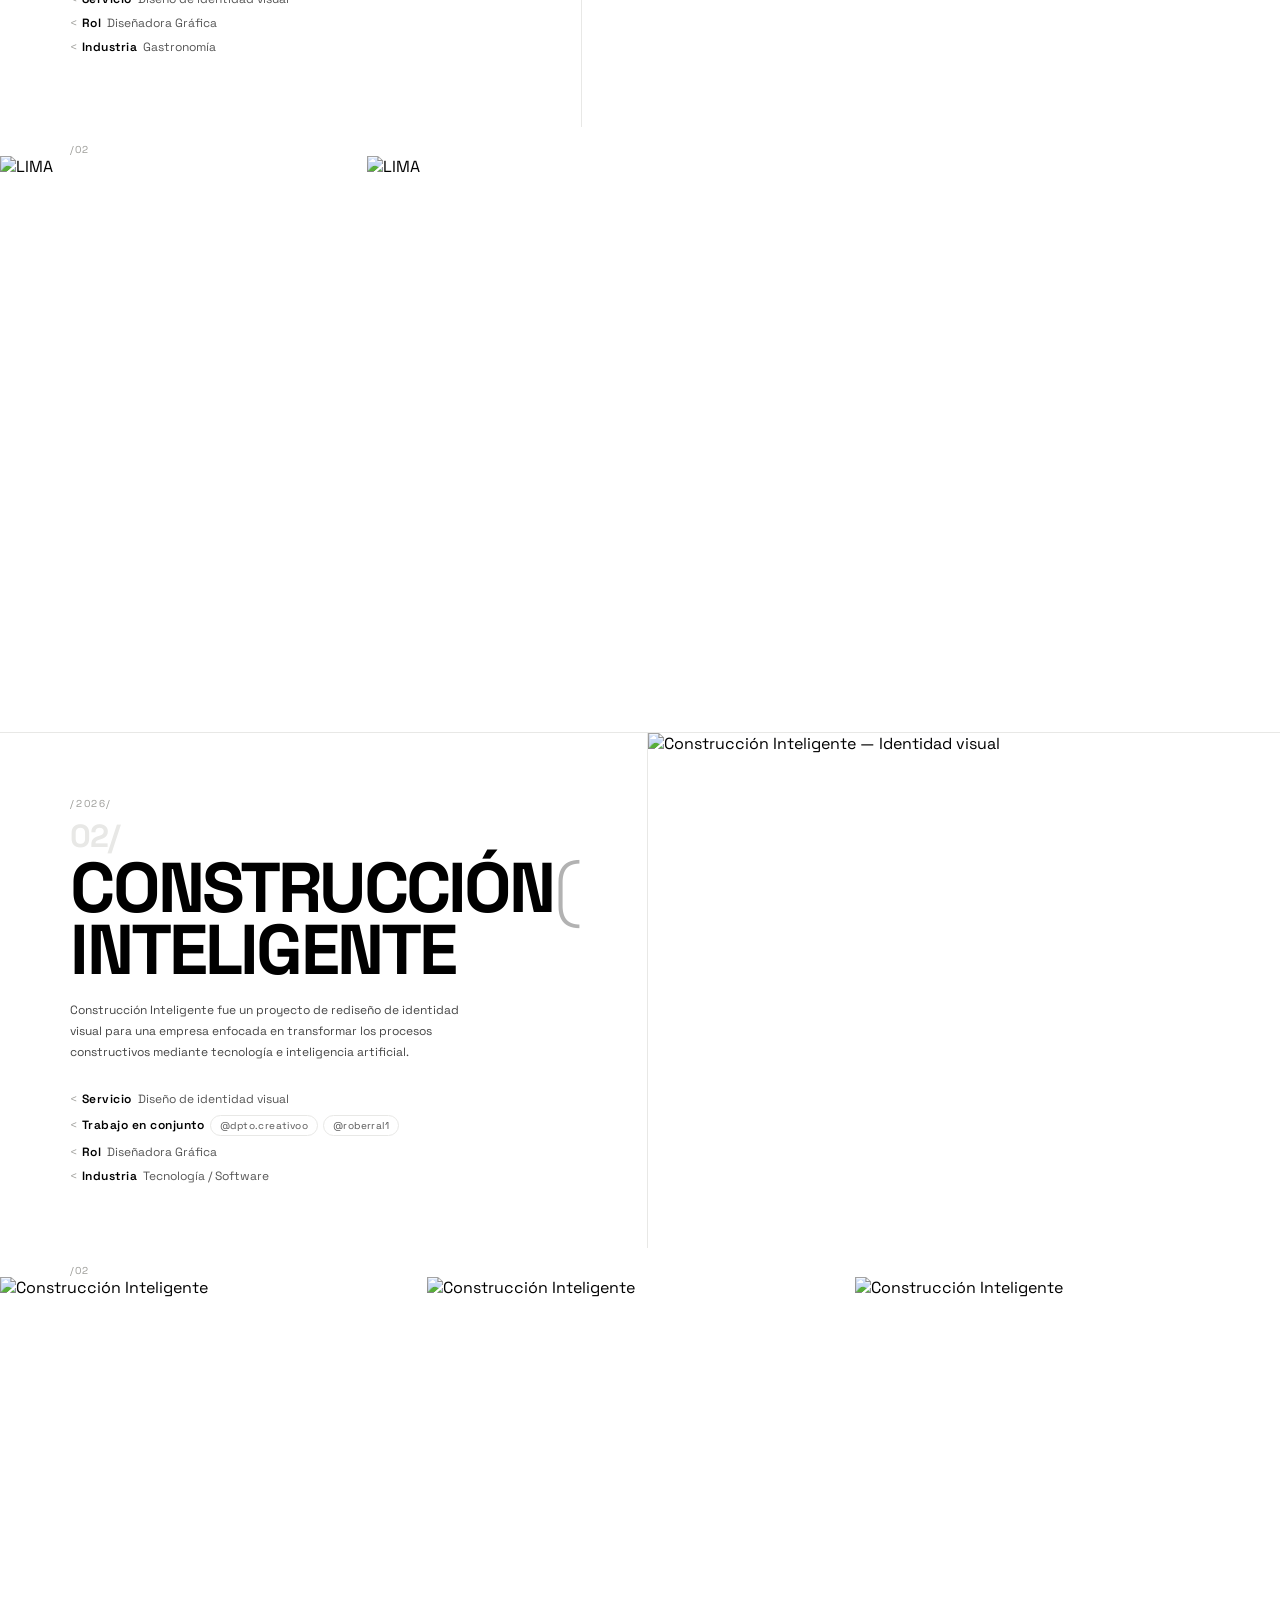
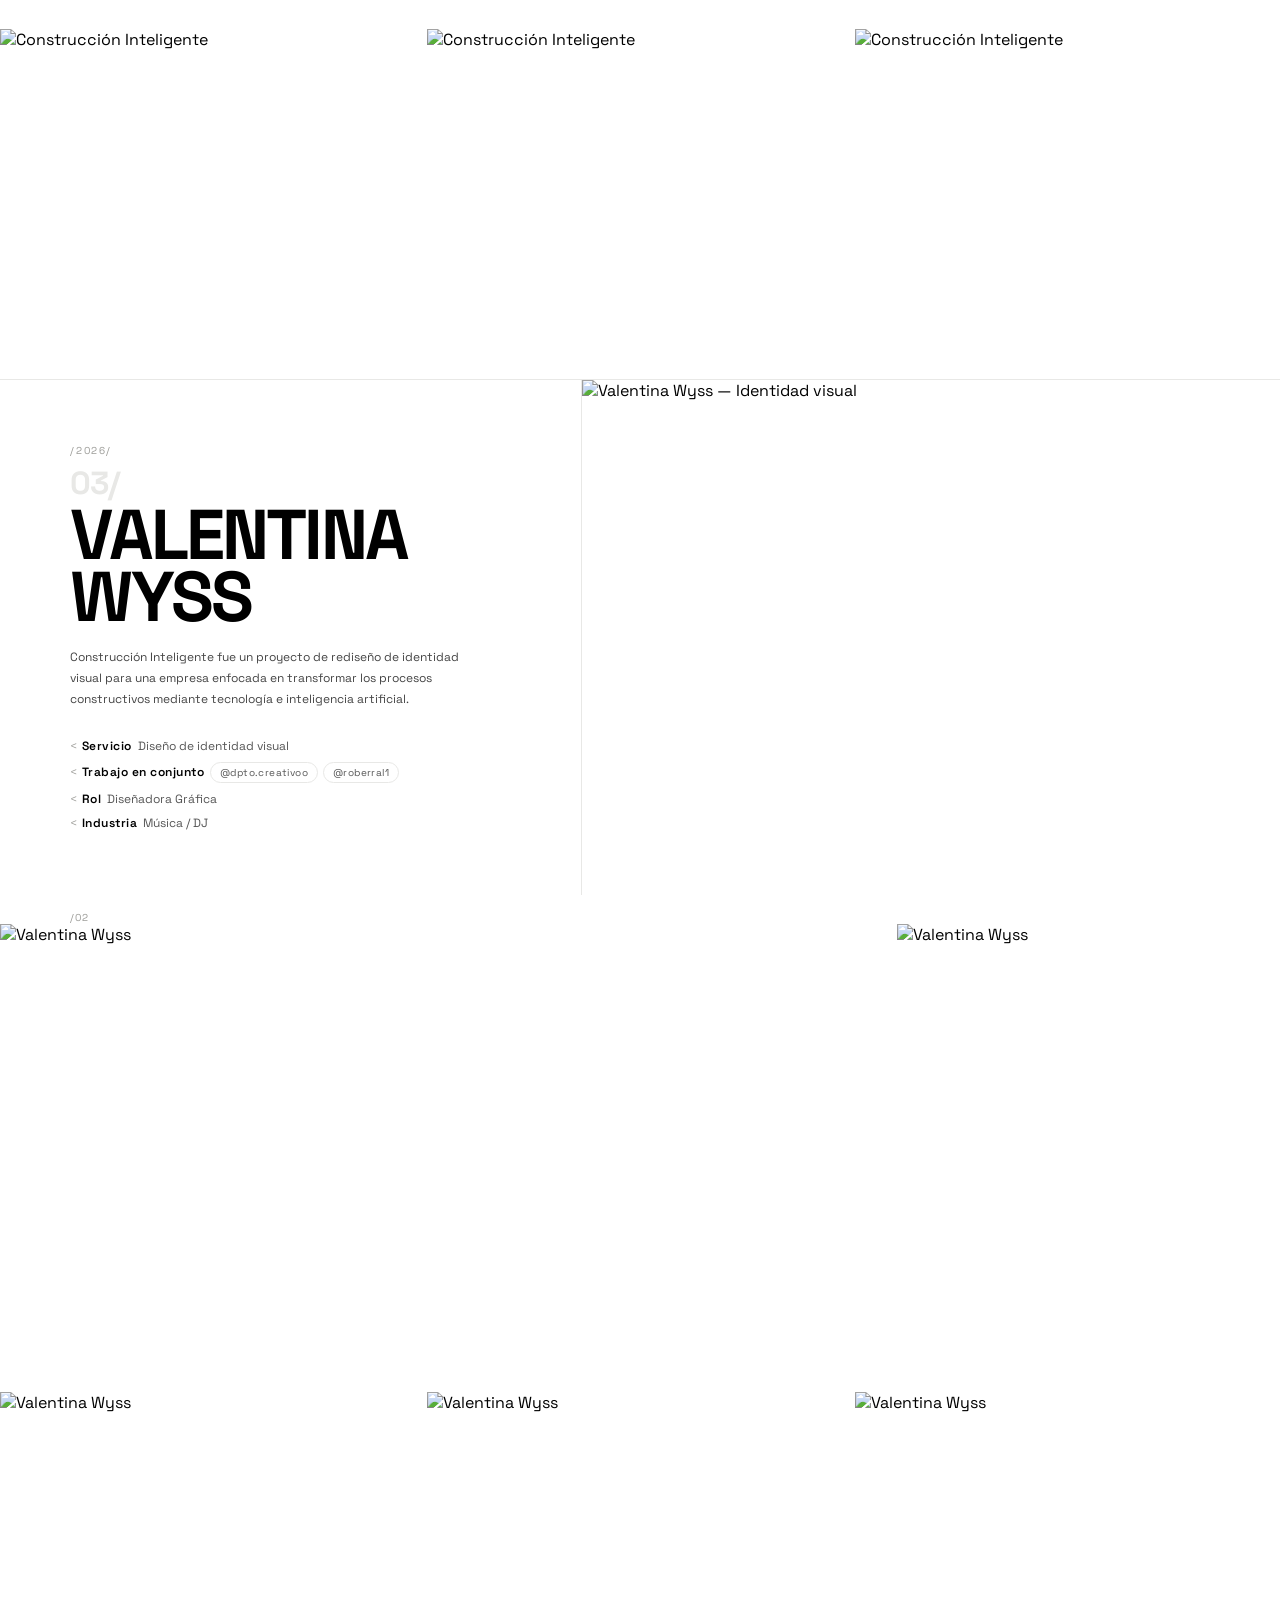
==== commit e1cd949c: "cambios fotos" ====
--- a/index.html
+++ b/index.html
@@ -246,50 +246,50 @@
           </dl>
         </div>
         <div class="project-intro-img js-img-reveal">
-          <img src="assets/images/nodo-hero.jpg" alt="NODO — Hotel de negocios, identidad visual" />
+          <img src="images/nodo-hero.jpg" alt="NODO — Hotel de negocios, identidad visual" />
         </div>
       </div>
       <div class="section-counter">/01</div>
 
       <!-- Gallery pág. 7 -->
       <div class="gallery g-split">
-        <div class="g-split-main js-img-reveal"><img src="assets/images/nodo-g1-main.jpg" alt="NODO" /></div>
+        <div class="g-split-main js-img-reveal"><img src="images/nodo-g1-main.jpg" alt="NODO" /></div>
         <div class="g-split-col">
-          <div class="js-img-reveal"><img src="assets/images/nodo-g1-a.jpg" alt="NODO" /></div>
-          <div class="js-img-reveal"><img src="assets/images/nodo-g1-b.jpg" alt="NODO" /></div>
-          <div class="js-img-reveal"><img src="assets/images/nodo-g1-c.jpg" alt="NODO" /></div>
+          <div class="js-img-reveal"><img src="images/nodo-g1-a.jpg" alt="NODO" /></div>
+          <div class="js-img-reveal"><img src="images/nodo-g1-b.jpg" alt="NODO" /></div>
+          <div class="js-img-reveal"><img src="images/nodo-g1-c.jpg" alt="NODO" /></div>
         </div>
       </div>
 
       <!-- Gallery pág. 8 -->
       <div class="gallery g-mosaic-6">
-        <div class="js-img-reveal"><img src="assets/images/nodo-g2-a.jpg" alt="NODO" /></div>
-        <div class="js-img-reveal"><img src="assets/images/nodo-g2-b.jpg" alt="NODO" /></div>
-        <div class="js-img-reveal"><img src="assets/images/nodo-g2-c.jpg" alt="NODO" /></div>
+        <div class="js-img-reveal"><img src="images/nodo-g2-a.jpg" alt="NODO" /></div>
+        <div class="js-img-reveal"><img src="images/nodo-g2-b.jpg" alt="NODO" /></div>
+        <div class="js-img-reveal"><img src="images/nodo-g2-c.jpg" alt="NODO" /></div>
         <!-- d y e juntas con PNG entre ellas -->
         <div class="g-mosaic-de-wrap">
-          <div class="js-img-reveal"><img src="assets/images/nodo-g2-d.jpg" alt="NODO" /></div>
-          <div class="js-img-reveal"><img src="assets/images/nodo-g2-e.jpg" alt="NODO" /></div>
+          <div class="js-img-reveal"><img src="images/nodo-g2-d.jpg" alt="NODO" /></div>
+          <div class="js-img-reveal"><img src="images/nodo-g2-e.jpg" alt="NODO" /></div>
           <div class="g-mosaic-overlay-png" aria-hidden="true">
-            <img src="assets/images/nodo-g2-f.png" alt="" role="presentation" />
+            <img src="images/nodo-g2-f.png" alt="" role="presentation" />
           </div>
         </div>
       </div>
 
       <!-- Gallery pág. 9 — feature -->
       <div class="gallery g-feature">
-        <div class="js-img-reveal"><img src="assets/images/nodo-g3-feature.jpg" alt="NODO" /></div>
+        <div class="js-img-reveal"><img src="images/nodo-g3-feature.jpg" alt="NODO" /></div>
       </div>
 
       <!-- Gallery pág. 10 -->
       <div class="gallery g-two">
-        <div class="js-img-reveal"><img src="assets/images/nodo-g4-a.jpg" alt="NODO" /></div>
-        <div class="js-img-reveal"><img src="assets/images/nodo-g4-b.jpg" alt="NODO" /></div>
+        <div class="js-img-reveal"><img src="images/nodo-g4-a.jpg" alt="NODO" /></div>
+        <div class="js-img-reveal"><img src="images/nodo-g4-b.jpg" alt="NODO" /></div>
       </div>
 
       <!-- Gallery pág. 11 — full bleed -->
       <div class="gallery g-full">
-        <div class="js-img-reveal"><img src="assets/images/nodo-g5-full.jpg" alt="NODO" /></div>
+        <div class="js-img-reveal"><img src="images/nodo-g5-full.jpg" alt="NODO" /></div>
       </div>
     </article>
 
@@ -319,18 +319,18 @@
           </dl>
         </div>
         <div class="project-intro-img js-img-reveal">
-          <img src="assets/images/hydro-hero.jpg" alt="HYDRO — Proyecto sustentable de agua" />
+          <img src="images/hydro-hero.jpg" alt="HYDRO — Proyecto sustentable de agua" />
         </div>
       </div>
       <div class="section-counter">/01</div>
 
       <!-- Gallery pág. 13 -->
       <div class="gallery g-hero-top">
-        <div class="g-hero-main js-img-reveal"><img src="assets/images/hydro-g1-hero.jpg" alt="HYDRO" /></div>
+        <div class="g-hero-main js-img-reveal"><img src="images/hydro-g1-hero.jpg" alt="HYDRO" /></div>
         <div class="g-hero-row">
-          <div class="js-img-reveal"><img src="assets/images/hydro-g1-a.jpg" alt="HYDRO" /></div>
-          <div class="js-img-reveal"><img src="assets/images/hydro-g1-b.jpg" alt="HYDRO" /></div>
-          <div class="js-img-reveal"><img src="assets/images/hydro-g1-c.jpg" alt="HYDRO" /></div>
+          <div class="js-img-reveal"><img src="images/hydro-g1-a.jpg" alt="HYDRO" /></div>
+          <div class="js-img-reveal"><img src="images/hydro-g1-b.jpg" alt="HYDRO" /></div>
+          <div class="js-img-reveal"><img src="images/hydro-g1-c.jpg" alt="HYDRO" /></div>
         </div>
       </div>
     </article>
@@ -361,16 +361,16 @@
           </dl>
         </div>
         <div class="project-intro-img js-img-reveal">
-          <img src="assets/images/intervalo-hero.jpg" alt="INTERVALO — Plataforma teatral argentina" />
+          <img src="images/intervalo-hero.jpg" alt="INTERVALO — Plataforma teatral argentina" />
         </div>
       </div>
       <div class="section-counter">/01</div>
 
       <!-- Gallery pág. 15 -->
       <div class="gallery g-triptych">
-        <div class="js-img-reveal"><img src="assets/images/intervalo-g1-a.jpg" alt="INTERVALO" /></div>
-        <div class="js-img-reveal"><img src="assets/images/intervalo-g1-b.jpg" alt="INTERVALO" /></div>
-        <div class="js-img-reveal"><img src="assets/images/intervalo-g1-c.jpg" alt="INTERVALO" /></div>
+        <div class="js-img-reveal"><img src="images/intervalo-g1-a.jpg" alt="INTERVALO" /></div>
+        <div class="js-img-reveal"><img src="images/intervalo-g1-b.jpg" alt="INTERVALO" /></div>
+        <div class="js-img-reveal"><img src="images/intervalo-g1-c.jpg" alt="INTERVALO" /></div>
       </div>
     </article>
 
@@ -401,25 +401,25 @@
           </dl>
         </div>
         <div class="project-intro-img project-intro-img--double">
-          <div class="js-img-reveal"><img src="assets/images/tinder-hero-a.jpg" alt="TINDER — Siempre fuimos así" /></div>
-          <div class="js-img-reveal"><img src="assets/images/tinder-hero-b.jpg" alt="TINDER — Siempre fuimos así" /></div>
+          <div class="js-img-reveal"><img src="images/tinder-hero-a.jpg" alt="TINDER — Siempre fuimos así" /></div>
+          <div class="js-img-reveal"><img src="images/tinder-hero-b.jpg" alt="TINDER — Siempre fuimos así" /></div>
         </div>
       </div>
       <div class="section-counter">/01</div>
 
       <!-- Gallery pág. 17 -->
       <div class="gallery g-campaign">
-        <div class="g-campaign-left js-img-reveal"><img src="assets/images/tinder-g1-a.jpg" alt="TINDER" /></div>
+        <div class="g-campaign-left js-img-reveal"><img src="images/tinder-g1-a.jpg" alt="TINDER" /></div>
         <div class="g-campaign-right">
-          <div class="js-img-reveal"><img src="assets/images/tinder-g1-b.jpg" alt="TINDER" /></div>
-          <div class="js-img-reveal"><img src="assets/images/tinder-g1-c.jpg" alt="TINDER" /></div>
-          <div class="js-img-reveal"><img src="assets/images/tinder-g1-d.jpg" alt="TINDER" /></div>
+          <div class="js-img-reveal"><img src="images/tinder-g1-b.jpg" alt="TINDER" /></div>
+          <div class="js-img-reveal"><img src="images/tinder-g1-c.jpg" alt="TINDER" /></div>
+          <div class="js-img-reveal"><img src="images/tinder-g1-d.jpg" alt="TINDER" /></div>
         </div>
       </div>
 
       <!-- Gallery pág. 18 — full bleed -->
       <div class="gallery g-full">
-        <div class="js-img-reveal"><img src="assets/images/tinder-g2-full.jpg" alt="TINDER — Campaña completa" /></div>
+        <div class="js-img-reveal"><img src="images/tinder-g2-full.jpg" alt="TINDER — Campaña completa" /></div>
       </div>
     </article>
 
@@ -460,15 +460,15 @@
           </dl>
         </div>
         <div class="project-intro-img js-img-reveal">
-          <img src="assets/images/lima-hero.jpg" alt="LIMA Pastelería — Identidad visual" />
+          <img src="images/lima-hero.jpg" alt="LIMA Pastelería — Identidad visual" />
         </div>
       </div>
       <div class="section-counter">/02</div>
 
       <!-- Gallery pág. 21 -->
       <div class="gallery g-asym">
-        <div class="g-asym-narrow js-img-reveal"><img src="assets/images/lima-g1-a.jpg" alt="LIMA" /></div>
-        <div class="g-asym-wide js-img-reveal"><img src="assets/images/lima-g1-b.jpg" alt="LIMA" /></div>
+        <div class="g-asym-narrow js-img-reveal"><img src="images/lima-g1-a.jpg" alt="LIMA" /></div>
+        <div class="g-asym-wide js-img-reveal"><img src="images/lima-g1-b.jpg" alt="LIMA" /></div>
       </div>
     </article>
 
@@ -503,19 +503,19 @@
           </dl>
         </div>
         <div class="project-intro-img js-img-reveal">
-          <img src="assets/images/construccion-hero.jpg" alt="Construcción Inteligente — Identidad visual" />
+          <img src="images/construccion-hero.jpg" alt="Construcción Inteligente — Identidad visual" />
         </div>
       </div>
       <div class="section-counter">/02</div>
 
       <!-- Gallery pág. 23 -->
       <div class="gallery g-grid-3x2">
-        <div class="js-img-reveal"><img src="assets/images/construccion-g1-a.jpg" alt="Construcción Inteligente" /></div>
-        <div class="js-img-reveal"><img src="assets/images/construccion-g1-b.jpg" alt="Construcción Inteligente" /></div>
-        <div class="js-img-reveal"><img src="assets/images/construccion-g1-c.jpg" alt="Construcción Inteligente" /></div>
-        <div class="js-img-reveal"><img src="assets/images/construccion-g1-d.jpg" alt="Construcción Inteligente" /></div>
-        <div class="js-img-reveal"><img src="assets/images/construccion-g1-e.jpg" alt="Construcción Inteligente" /></div>
-        <div class="js-img-reveal"><img src="assets/images/construccion-g1-f.jpg" alt="Construcción Inteligente" /></div>
+        <div class="js-img-reveal"><img src="images/construccion-g1-a.jpg" alt="Construcción Inteligente" /></div>
+        <div class="js-img-reveal"><img src="images/construccion-g1-b.jpg" alt="Construcción Inteligente" /></div>
+        <div class="js-img-reveal"><img src="images/construccion-g1-c.jpg" alt="Construcción Inteligente" /></div>
+        <div class="js-img-reveal"><img src="images/construccion-g1-d.jpg" alt="Construcción Inteligente" /></div>
+        <div class="js-img-reveal"><img src="images/construccion-g1-e.jpg" alt="Construcción Inteligente" /></div>
+        <div class="js-img-reveal"><img src="images/construccion-g1-f.jpg" alt="Construcción Inteligente" /></div>
       </div>
     </article>
 
@@ -550,21 +550,21 @@
           </dl>
         </div>
         <div class="project-intro-img js-img-reveal">
-          <img src="assets/images/valentina-hero.jpg" alt="Valentina Wyss — Identidad visual" />
+          <img src="images/valentina-hero.jpg" alt="Valentina Wyss — Identidad visual" />
         </div>
       </div>
       <div class="section-counter">/02</div>
-
+ 
       <!-- Gallery pág. 25 -->
       <div class="gallery g-valentina">
         <div class="g-valentina-top">
-          <div class="js-img-reveal"><img src="assets/images/valentina-g1-a.jpg" alt="Valentina Wyss" /></div>
-          <div class="js-img-reveal"><img src="assets/images/valentina-g1-b.jpg" alt="Valentina Wyss" /></div>
+          <div class="js-img-reveal"><img src="images/valentina-g1-a.jpg" alt="Valentina Wyss" /></div>
+          <div class="js-img-reveal"><img src="images/valentina-g1-b.jpg" alt="Valentina Wyss" /></div>
         </div>
         <div class="g-valentina-bottom">
-          <div class="js-img-reveal"><img src="assets/images/valentina-g1-c.jpg" alt="Valentina Wyss" /></div>
-          <div class="js-img-reveal"><img src="assets/images/valentina-g1-d.jpg" alt="Valentina Wyss" /></div>
-          <div class="js-img-reveal"><img src="assets/images/valentina-g1-e.jpg" alt="Valentina Wyss" /></div>
+          <div class="js-img-reveal"><img src="images/valentina-g1-c.jpg" alt="Valentina Wyss" /></div>
+          <div class="js-img-reveal"><img src="images/valentina-g1-d.jpg" alt="Valentina Wyss" /></div>
+          <div class="js-img-reveal"><img src="images/valentina-g1-e.jpg" alt="Valentina Wyss" /></div>
         </div>
       </div>
     </article>
@@ -596,7 +596,7 @@
         </div>
         <div class="project-intro-img project-intro-img--centered">
           <div class="project-intro-img-frame js-img-reveal">
-            <img src="assets/images/savethedate-hero.jpg" alt="Save the Date — Invitación ilustrada" />
+            <img src="images/savethedate-hero.jpg" alt="Save the Date — Invitación ilustrada" />
           </div>
         </div>
       </div>
@@ -604,8 +604,8 @@
 
       <!-- Gallery pág. 27 -->
       <div class="gallery g-savethedate">
-        <div class="g-std-left js-img-reveal"><img src="assets/images/savethedate-g1-main.jpg" alt="Save the Date" /></div>
-        <div class="g-std-right js-img-reveal"><img src="assets/images/savethedate-g1-side.jpg" alt="Save the Date" /></div>
+        <div class="g-std-left js-img-reveal"><img src="images/savethedate-g1-main.jpg" alt="Save the Date" /></div>
+        <div class="g-std-right js-img-reveal"><img src="images/savethedate-g1-side.jpg" alt="Save the Date" /></div>
       </div>
     </article>
 
@@ -648,25 +648,25 @@
           </dl>
         </div>
         <div class="project-intro-img project-intro-img--double">
-          <div class="js-img-reveal"><img src="assets/images/remeras-hero-a.jpg" alt="Remeras Personalizadas" /></div>
-          <div class="js-img-reveal"><img src="assets/images/remeras-hero-b.jpg" alt="Remeras Personalizadas" /></div>
+          <div class="js-img-reveal"><img src="images/remeras-hero-a.jpg" alt="Remeras Personalizadas" /></div>
+          <div class="js-img-reveal"><img src="images/remeras-hero-b.jpg" alt="Remeras Personalizadas" /></div>
         </div>
       </div>
       <div class="section-counter">/03</div>
 
       <!-- Gallery pág. 30 -->
       <div class="gallery g-remeras-a">
-        <div class="js-img-reveal"><img src="assets/images/remeras-g1-a.jpg" alt="Remera" /></div>
-        <div class="js-img-reveal"><img src="assets/images/remeras-g1-b.jpg" alt="Remera" /></div>
-        <div class="js-img-reveal"><img src="assets/images/remeras-g1-c.jpg" alt="Remera" /></div>
+        <div class="js-img-reveal"><img src="images/remeras-g1-a.jpg" alt="Remera" /></div>
+        <div class="js-img-reveal"><img src="images/remeras-g1-b.jpg" alt="Remera" /></div>
+        <div class="js-img-reveal"><img src="images/remeras-g1-c.jpg" alt="Remera" /></div>
       </div>
 
       <!-- Gallery pág. 31 -->
       <div class="gallery g-remeras-b">
-        <div class="js-img-reveal"><img src="assets/images/remeras-g2-a.jpg" alt="Remera" /></div>
-        <div class="js-img-reveal"><img src="assets/images/remeras-g2-b.jpg" alt="Remera" /></div>
-        <div class="js-img-reveal"><img src="assets/images/remeras-g2-c.jpg" alt="Remera" /></div>
-        <div class="js-img-reveal"><img src="assets/images/remeras-g2-d.jpg" alt="Remera" /></div>
+        <div class="js-img-reveal"><img src="images/remeras-g2-a.jpg" alt="Remera" /></div>
+        <div class="js-img-reveal"><img src="images/remeras-g2-b.jpg" alt="Remera" /></div>
+        <div class="js-img-reveal"><img src="images/remeras-g2-c.jpg" alt="Remera" /></div>
+        <div class="js-img-reveal"><img src="images/remeras-g2-d.jpg" alt="Remera" /></div>
       </div>
     </article>
 
@@ -687,7 +687,7 @@
         </div>
         <div class="project-intro-img project-intro-img--centered">
           <div class="project-intro-img-frame js-img-reveal">
-            <img src="assets/images/ilustraciones-hero.jpg" alt="Ilustraciones digitales" />
+            <img src="images/ilustraciones-hero.jpg" alt="Ilustraciones digitales" />
           </div>
         </div>
       </div>
@@ -700,8 +700,8 @@
           <span>Ilustraciones complejas</span>
         </div>
         <div class="gallery g-duo">
-          <div class="js-img-reveal"><img src="assets/images/illus-2021-a.jpg" alt="Ilustración compleja 2021" /></div>
-          <div class="js-img-reveal"><img src="assets/images/illus-2021-b.jpg" alt="Ilustración compleja 2021" /></div>
+          <div class="js-img-reveal"><img src="images/illus-2021-a.jpg" alt="Ilustración compleja 2021" /></div>
+          <div class="js-img-reveal"><img src="images/illus-2021-b.jpg" alt="Ilustración compleja 2021" /></div>
         </div>
       </div>
 
@@ -712,9 +712,9 @@
           <span>Ilustraciones complejas</span>
         </div>
         <div class="gallery g-triptych">
-          <div class="js-img-reveal"><img src="assets/images/illus-2023-a.jpg" alt="Ilustración compleja 2023" /></div>
-          <div class="js-img-reveal"><img src="assets/images/illus-2023-b.jpg" alt="Ilustración compleja 2023" /></div>
-          <div class="js-img-reveal"><img src="assets/images/illus-2024-a.jpg" alt="Ilustración compleja 2024" /></div>
+          <div class="js-img-reveal"><img src="images/illus-2023-a.jpg" alt="Ilustración compleja 2023" /></div>
+          <div class="js-img-reveal"><img src="images/illus-2023-b.jpg" alt="Ilustración compleja 2023" /></div>
+          <div class="js-img-reveal"><img src="images/illus-2024-a.jpg" alt="Ilustración compleja 2024" /></div>
         </div>
       </div>
 
@@ -725,8 +725,8 @@
           <span>Ilustraciones complejas</span>
         </div>
         <div class="gallery g-duo">
-          <div class="js-img-reveal"><img src="assets/images/illus-2021-c.jpg" alt="Ilustración compleja 2021" /></div>
-          <div class="js-img-reveal"><img src="assets/images/illus-2021-d.jpg" alt="Ilustración compleja 2021" /></div>
+          <div class="js-img-reveal"><img src="images/illus-2021-c.jpg" alt="Ilustración compleja 2021" /></div>
+          <div class="js-img-reveal"><img src="images/illus-2021-d.jpg" alt="Ilustración compleja 2021" /></div>
         </div>
       </div>
 
@@ -737,11 +737,11 @@
           <span>Ilustraciones vectoriales</span>
         </div>
         <div class="gallery g-mosaic-5">
-          <div class="js-img-reveal"><img src="assets/images/illus-vector-a.jpg" alt="Ilustración vectorial" /></div>
-          <div class="js-img-reveal"><img src="assets/images/illus-vector-b.jpg" alt="Ilustración vectorial" /></div>
-          <div class="js-img-reveal"><img src="assets/images/illus-vector-c.jpg" alt="Ilustración vectorial" /></div>
-          <div class="js-img-reveal"><img src="assets/images/illus-vector-d.jpg" alt="Ilustración vectorial" /></div>
-          <div class="js-img-reveal"><img src="assets/images/illus-vector-e.jpg" alt="Ilustración vectorial" /></div>
+          <div class="js-img-reveal"><img src="images/illus-vector-a.jpg" alt="Ilustración vectorial" /></div>
+          <div class="js-img-reveal"><img src="images/illus-vector-b.jpg" alt="Ilustración vectorial" /></div>
+          <div class="js-img-reveal"><img src="images/illus-vector-c.jpg" alt="Ilustración vectorial" /></div>
+          <div class="js-img-reveal"><img src="images/illus-vector-d.jpg" alt="Ilustración vectorial" /></div>
+          <div class="js-img-reveal"><img src="images/illus-vector-e.jpg" alt="Ilustración vectorial" /></div>
         </div>
       </div>
 
@@ -763,7 +763,7 @@
         </div>
 
         <div class="footer-img">
-          <img src="assets/images/footer-decoration.jpg" alt="" role="presentation" />
+          <img src="images/footer-decoration.jpg" alt="" role="presentation" />
         </div>
 
         <div class="footer-thanks">
